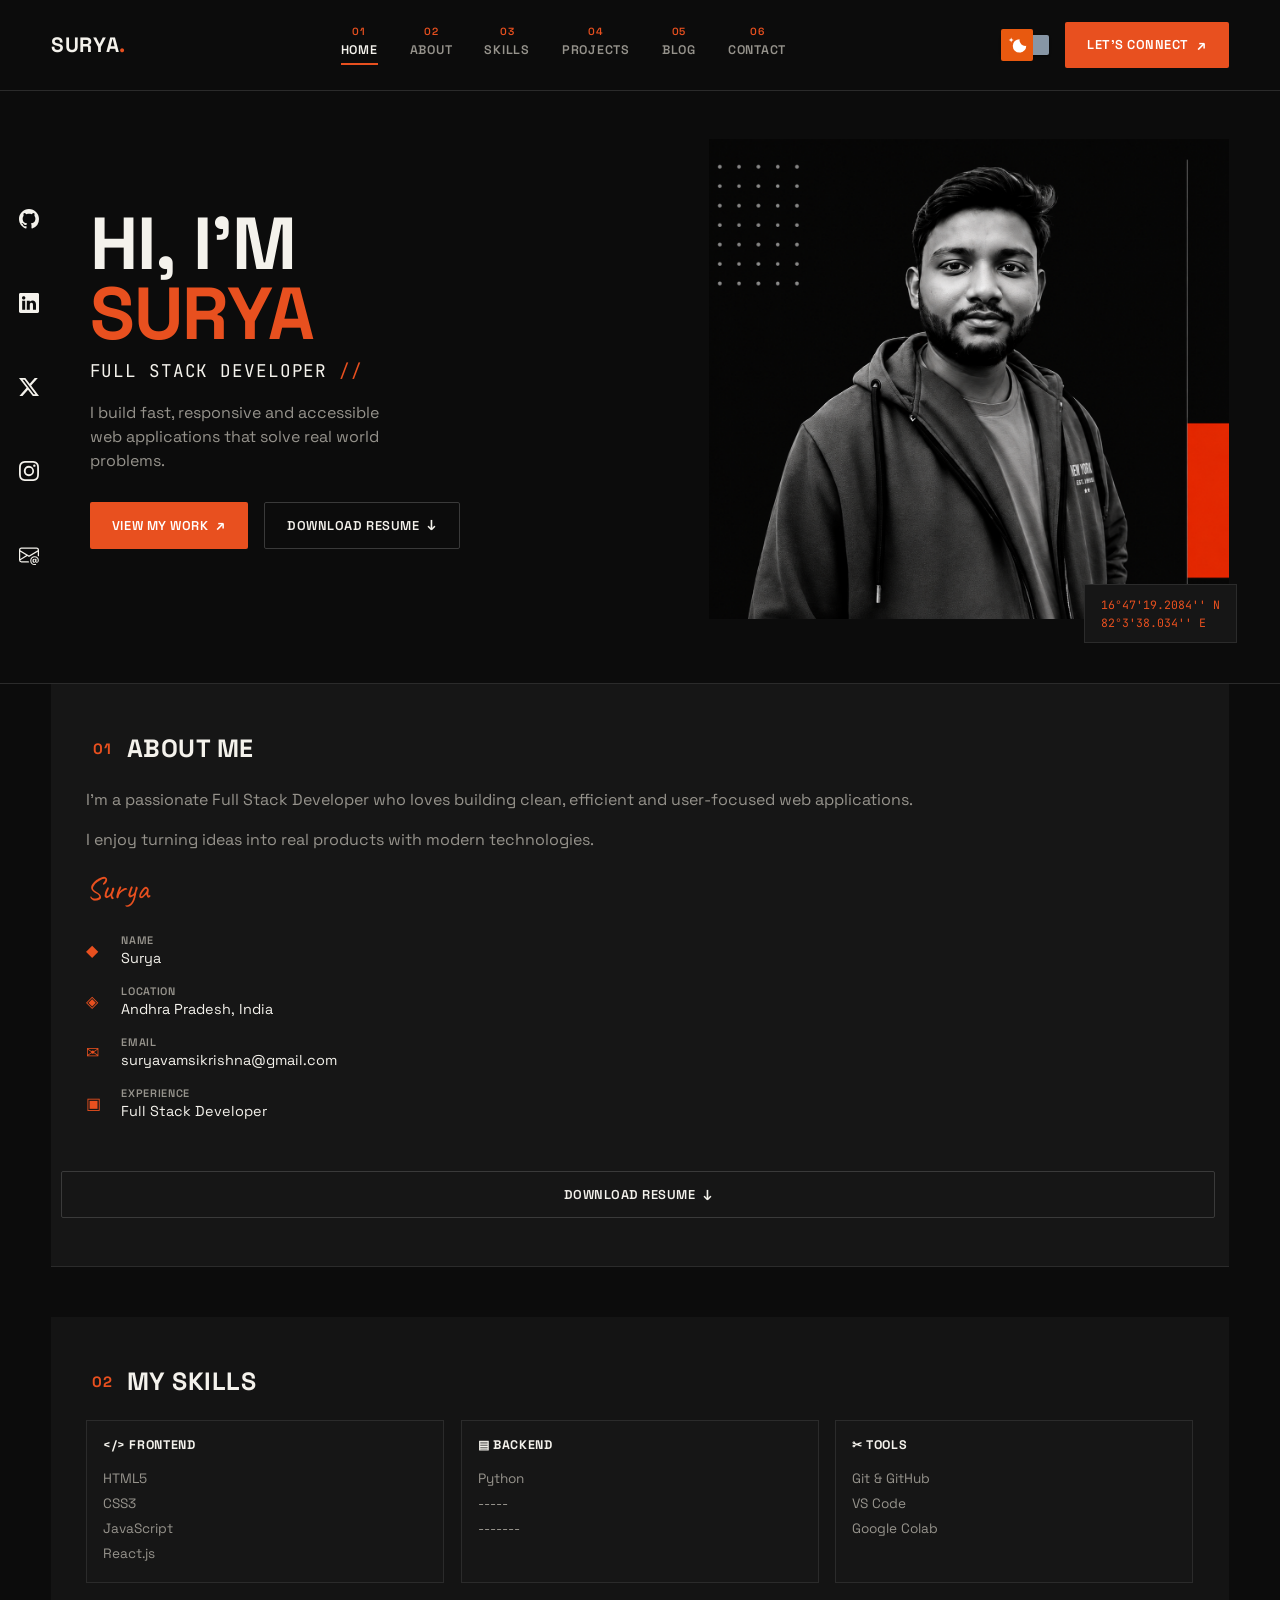
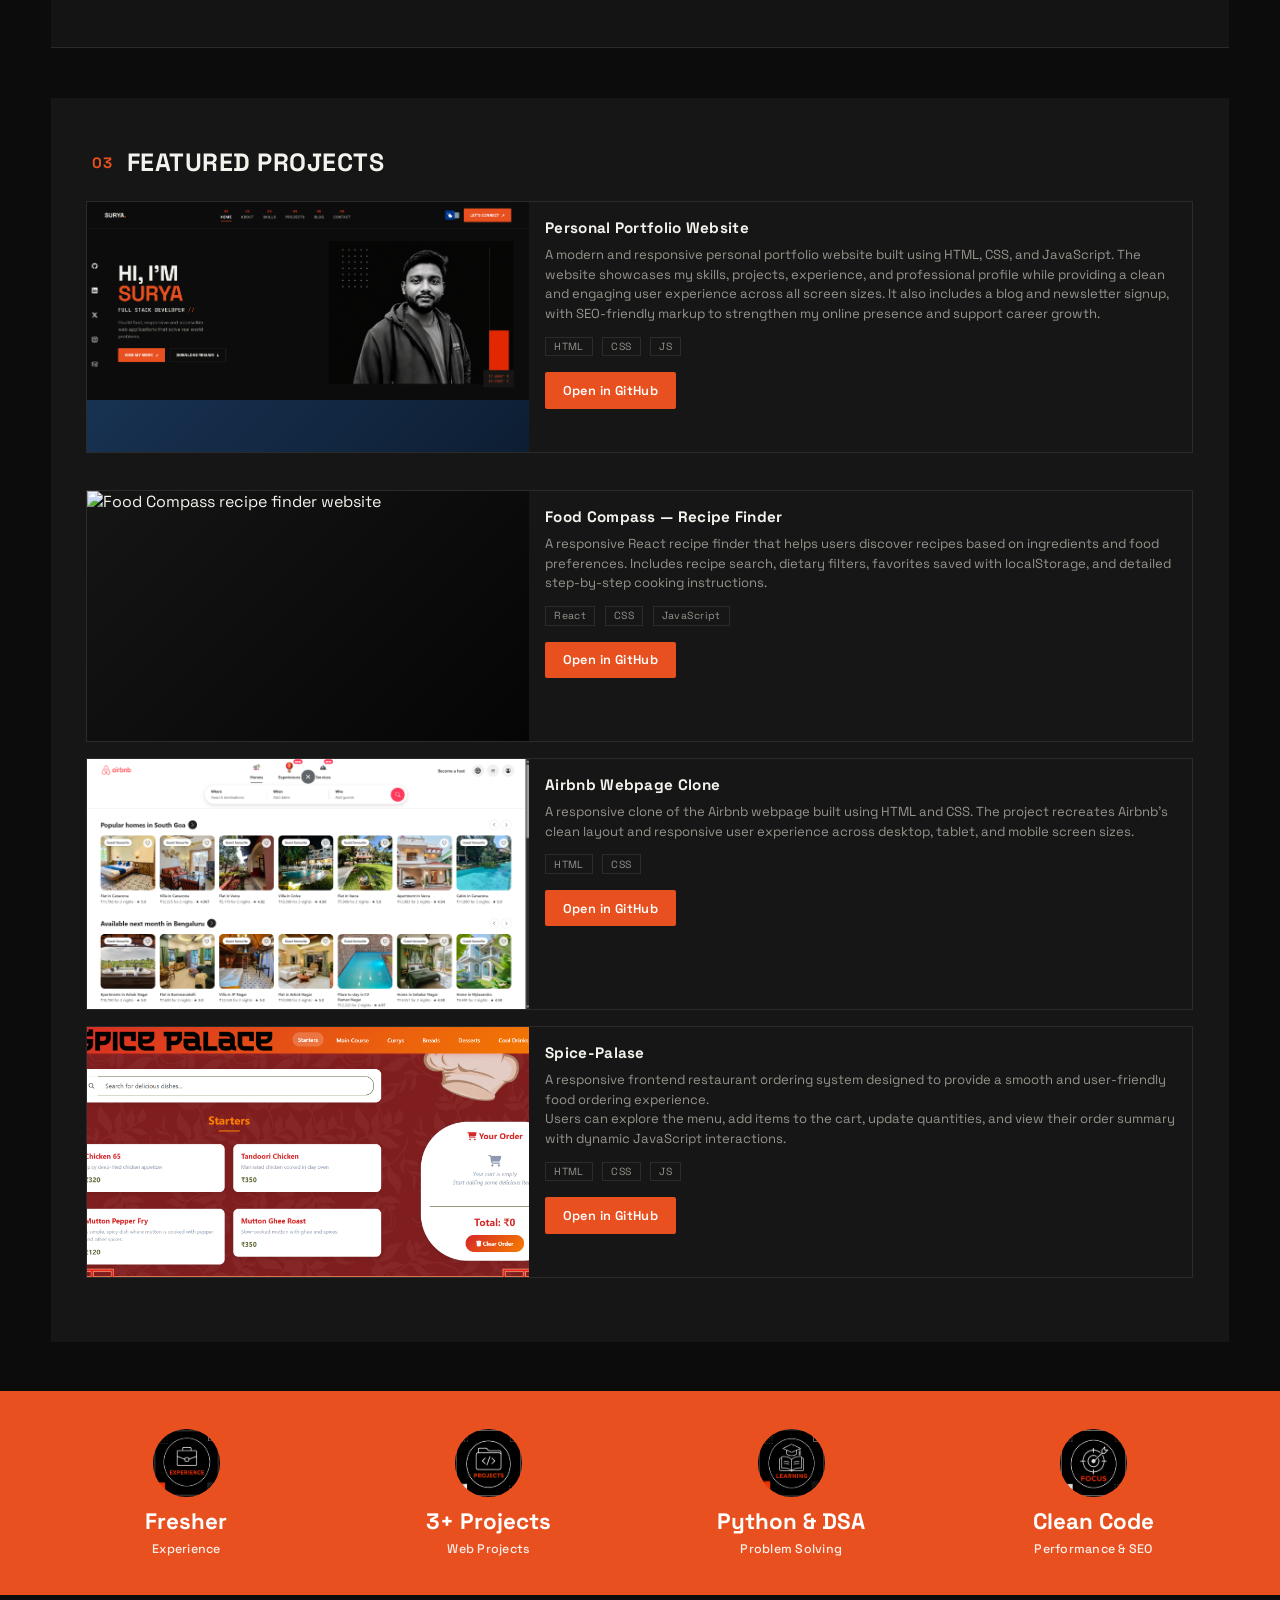
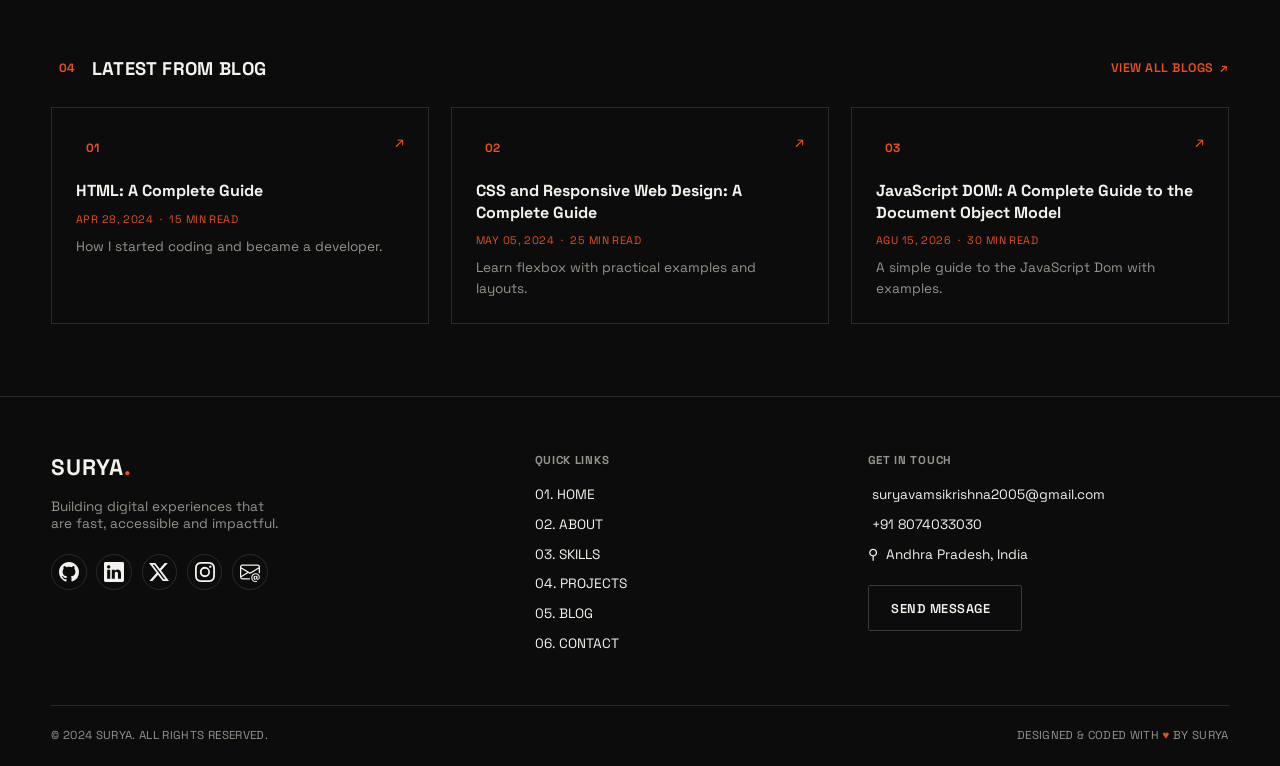
==== index.html @ 84bbd4ee "Update image source and footer contact details" ====
<!DOCTYPE html>
<html lang="en">

<head>
  <meta charset="UTF-8">
  <meta name="viewport" content="width=device-width, initial-scale=1.0">
  <title>Surya — Full Stack Developer</title>
  <link rel="preconnect" href="https://fonts.googleapis.com">
  <link
    href="https://fonts.googleapis.com/css2?family=Space+Grotesk:wght@400;500;600;700&family=JetBrains+Mono:wght@400;500;700&family=Caveat:wght@600&display=swap"
    rel="stylesheet">
  <link rel="stylesheet" href="style.css">
</head>

<body>

  <!-- Theme + mobile-menu switches. Pure CSS, no JavaScript. -->
  <input type="checkbox" id="theme-toggle-input" class="theme-toggle-checkbox">
  <input type="checkbox" id="mobile-menu-input" class="mobile-menu-checkbox">

  <div class="site-wrapper">

    <!-- ============ NAVBAR ============ -->
    <header class="site-navbar">
      <a href="#home" class="navbar-brand-logo">SURYA<span class="navbar-brand-dot">.</span></a>

      <nav class="navbar-links-list">
        <a href="#home" class="navbar-link-home"><span class="navbar-link-home-number">01</span>HOME</a>
        <a href="#about" class="navbar-link-about"><span class="navbar-link-about-number">02</span>ABOUT</a>
        <a href="#skills" class="navbar-link-skills"><span class="navbar-link-skills-number">03</span>SKILLS</a>
        <a href="#projects" class="navbar-link-projects"><span class="navbar-link-projects-number">04</span>PROJECTS</a>
        <a href="#blog" class="navbar-link-blog"><span class="navbar-link-blog-number">05</span>BLOG</a>
        <a href="#contact" class="navbar-link-contact"><span class="navbar-link-contact-number">06</span>CONTACT</a>
      </nav>

      <div class="navbar-actions-group">
        <label for="theme-toggle-input" class="ui-switch" aria-label="Toggle light and dark theme">
          <div class="slider">
            <div class="circle"></div>
          </div>
        </label>
        <a href="#contact" class="navbar-connect-button">LET'S CONNECT <span
            class="navbar-connect-button-arrow">↗</span></a>
        <label for="mobile-menu-input" class="navbar-mobile-menu-label" aria-label="Open menu">
          <span class="navbar-mobile-menu-bar-top"></span>
          <span class="navbar-mobile-menu-bar-middle"></span>
          <span class="navbar-mobile-menu-bar-bottom"></span>
        </label>
      </div>
    </header>

    <!-- ============ MOBILE MENU PANEL ============ -->
    <div class="mobile-nav-panel-container">
      <div class="mobile-nav-panel-header">
        <a href="#home" class="mobile-nav-brand-logo">SURYA<span class="mobile-nav-brand-dot">.</span></a>
        <label for="mobile-menu-input" class="mobile-nav-close-label" aria-label="Close menu">✕</label>
      </div>
      <nav class="mobile-nav-links-list">
        <a href="#home" class="mobile-nav-link-home"><span class="mobile-nav-link-home-number">01.</span>HOME</a>
        <a href="#about" class="mobile-nav-link-about"><span class="mobile-nav-link-about-number">02.</span>ABOUT</a>
        <a href="#skills" class="mobile-nav-link-skills"><span
            class="mobile-nav-link-skills-number">03.</span>SKILLS</a>
        <a href="#projects" class="mobile-nav-link-projects"><span
            class="mobile-nav-link-projects-number">04.</span>PROJECTS</a>
        <a href="#blog" class="mobile-nav-link-blog"><span class="mobile-nav-link-blog-number">05.</span>BLOG</a>
        <a href="#contact" class="mobile-nav-link-contact"><span
            class="mobile-nav-link-contact-number">06.</span>CONTACT</a>
      </nav>
      <a href="#contact" class="mobile-nav-connect-button">LET'S CONNECT <span
          class="mobile-nav-connect-button-arrow">↗</span></a>
      <div class="mobile-nav-social-icons">
        <a href="" class="mobile-nav-social-github" aria-label="GitHub">              <svg xmlns="http://www.w3.org/2000/svg" width="20" height="20" fill="currentColor" class="bi bi-github"
                viewBox="0 0 16 16">
                <path
                  d="M8 0C3.58 0 0 3.58 0 8c0 3.54 2.29 6.53 5.47 7.59.4.07.55-.17.55-.38 0-.19-.01-.82-.01-1.49-2.01.37-2.53-.49-2.69-.94-.09-.23-.48-.94-.82-1.13-.28-.15-.68-.52-.01-.53.63-.01 1.08.58 1.23.82.72 1.21 1.87.87 2.33.66.07-.52.28-.87.51-1.07-1.78-.2-3.64-.89-3.64-3.95 0-.87.31-1.59.82-2.15-.08-.2-.36-1.02.08-2.12 0 0 .67-.21 2.2.82.64-.18 1.32-.27 2-.27s1.36.09 2 .27c1.53-1.04 2.2-.82 2.2-.82.44 1.1.16 1.92.08 2.12.51.56.82 1.27.82 2.15 0 3.07-1.87 3.75-3.65 3.95.29.25.54.73.54 1.48 0 1.07-.01 1.93-.01 2.2 0 .21.15.46.55.38A8.01 8.01 0 0 0 16 8c0-4.42-3.58-8-8-8" />
              </svg></a>
        <a href="#" class="mobile-nav-social-linkedin" aria-label="LinkedIn"> <svg xmlns="http://www.w3.org/2000/svg" width="20" height="20" fill="currentColor" class="bi bi-linkedin"
                viewBox="0 0 16 16">
                <path
                  d="M0 1.146C0 .513.526 0 1.175 0h13.65C15.474 0 16 .513 16 1.146v13.708c0 .633-.526 1.146-1.175 1.146H1.175C.526 16 0 15.487 0 14.854zm4.943 12.248V6.169H2.542v7.225zm-1.2-8.212c.837 0 1.358-.554 1.358-1.248-.015-.709-.52-1.248-1.342-1.248S2.4 3.226 2.4 3.934c0 .694.521 1.248 1.327 1.248zm4.908 8.212V9.359c0-.216.016-.432.08-.586.173-.431.568-.878 1.232-.878.869 0 1.216.662 1.216 1.634v3.865h2.401V9.25c0-2.22-1.184-3.252-2.764-3.252-1.274 0-1.845.7-2.165 1.193v.025h-.016l.016-.025V6.169h-2.4c.03.678 0 7.225 0 7.225z" />
              </svg></a>
        <a href="#" class="mobile-nav-social-twitter" aria-label="Twitter">              <svg xmlns="http://www.w3.org/2000/svg" width="20" height="20" fill="currentColor" class="bi bi-twitter-x"
                viewBox="0 0 16 16">
                <path
                  d="M12.6.75h2.454l-5.36 6.142L16 15.25h-4.937l-3.867-5.07-4.425 5.07H.316l5.733-6.57L0 .75h5.063l3.495 4.633L12.601.75Zm-.86 13.028h1.36L4.323 2.145H2.865z" />
              </svg></a>
        <a href="#" class="mobile-nav-social-instagram" aria-label="Instagram">              <svg xmlns="http://www.w3.org/2000/svg" width="20" height="20" fill="currentColor" class="bi bi-instagram"
                viewBox="0 0 16 16">
                <path
                  d="M8 0C5.829 0 5.556.01 4.703.048 3.85.088 3.269.222 2.76.42a3.9 3.9 0 0 0-1.417.923A3.9 3.9 0 0 0 .42 2.76C.222 3.268.087 3.85.048 4.7.01 5.555 0 5.827 0 8.001c0 2.172.01 2.444.048 3.297.04.852.174 1.433.372 1.942.205.526.478.972.923 1.417.444.445.89.719 1.416.923.51.198 1.09.333 1.942.372C5.555 15.99 5.827 16 8 16s2.444-.01 3.298-.048c.851-.04 1.434-.174 1.943-.372a3.9 3.9 0 0 0 1.416-.923c.445-.445.719-.891.923-1.417.198-.509.333-1.09.372-1.942C15.99 10.445 16 10.173 16 8s-.01-2.445-.048-3.299c-.04-.851-.174-1.433-.372-1.941a3.9 3.9 0 0 0-.923-1.417A3.9 3.9 0 0 0 13.24.42c-.51-.198-1.092-.333-1.943-.372C10.443.01 10.172 0 7.998 0zm-.717 1.442h.718c2.136 0 2.389.007 3.232.046.78.035 1.204.166 1.486.275.373.145.64.319.92.599.28.28.453.546.598.92.11.281.24.705.275 1.485.039.843.047 1.096.047 3.231s-.008 2.389-.047 3.232c-.035.78-.166 1.203-.275 1.485a2.5 2.5 0 0 1-.599.919c-.28.28-.546.453-.92.598-.28.11-.704.24-1.485.276-.843.038-1.096.047-3.232.047s-2.39-.009-3.233-.047c-.78-.036-1.203-.166-1.485-.276a2.5 2.5 0 0 1-.92-.598 2.5 2.5 0 0 1-.6-.92c-.109-.281-.24-.705-.275-1.485-.038-.843-.046-1.096-.046-3.233 0-2.136.008-2.388.046-3.231.036-.78.166-1.204.276-1.486.145-.373.319-.64.599-.92.28-.28.546-.453.92-.598.282-.11.705-.24 1.485-.276.738-.033 1.024-.043 2.515-.045zm4.988 1.328a.96.96 0 1 0 0 1.92.96.96 0 0 0 0-1.92m-4.27 1.122a4.109 4.109 0 1 0 0 8.217 4.109 4.109 0 0 0 0-8.217m0 1.441a2.667 2.667 0 1 1 0 5.334 2.667 2.667 0 0 1 0-5.334" />
              </svg></a>
        <a href="#" class="mobile-nav-social-email" aria-label="Email">              <svg xmlns="http://www.w3.org/2000/svg" width="20" height="20" fill="currentColor"
                class="bi bi-envelope-at" viewBox="0 0 16 16">
                <path
                  d="M2 2a2 2 0 0 0-2 2v8.01A2 2 0 0 0 2 14h5.5a.5.5 0 0 0 0-1H2a1 1 0 0 1-.966-.741l5.64-3.471L8 9.583l7-4.2V8.5a.5.5 0 0 0 1 0V4a2 2 0 0 0-2-2zm3.708 6.208L1 11.105V5.383zM1 4.217V4a1 1 0 0 1 1-1h12a1 1 0 0 1 1 1v.217l-7 4.2z" />
                <path
                  d="M14.247 14.269c1.01 0 1.587-.857 1.587-2.025v-.21C15.834 10.43 14.64 9 12.52 9h-.035C10.42 9 9 10.36 9 12.432v.214C9 14.82 10.438 16 12.358 16h.044c.594 0 1.018-.074 1.237-.175v-.73c-.245.11-.673.18-1.18.18h-.044c-1.334 0-2.571-.788-2.571-2.655v-.157c0-1.657 1.058-2.724 2.64-2.724h.04c1.535 0 2.484 1.05 2.484 2.326v.118c0 .975-.324 1.39-.639 1.39-.232 0-.41-.148-.41-.42v-2.19h-.906v.569h-.03c-.084-.298-.368-.63-.954-.63-.778 0-1.259.555-1.259 1.4v.528c0 .892.49 1.434 1.26 1.434.471 0 .896-.227 1.014-.643h.043c.118.42.617.648 1.12.648m-2.453-1.588v-.227c0-.546.227-.791.573-.791.297 0 .572.192.572.708v.367c0 .573-.253.744-.564.744-.354 0-.581-.215-.581-.8Z" />
              </svg></a>
      </div>
    </div>

    <main>
      <!-- ============ HERO SECTION ============ -->
      <section id="home" class="hero-section">
        <div class="hero-social-fixed-sidebar" aria-label="Social links">
          <div class="hero-social-fixed-icons">
            <a href="https://github.com/SURYA88977" aria-label="GitHub">
              <svg xmlns="http://www.w3.org/2000/svg" width="20" height="20" fill="currentColor" class="bi bi-github"
                viewBox="0 0 16 16">
                <path
                  d="M8 0C3.58 0 0 3.58 0 8c0 3.54 2.29 6.53 5.47 7.59.4.07.55-.17.55-.38 0-.19-.01-.82-.01-1.49-2.01.37-2.53-.49-2.69-.94-.09-.23-.48-.94-.82-1.13-.28-.15-.68-.52-.01-.53.63-.01 1.08.58 1.23.82.72 1.21 1.87.87 2.33.66.07-.52.28-.87.51-1.07-1.78-.2-3.64-.89-3.64-3.95 0-.87.31-1.59.82-2.15-.08-.2-.36-1.02.08-2.12 0 0 .67-.21 2.2.82.64-.18 1.32-.27 2-.27s1.36.09 2 .27c1.53-1.04 2.2-.82 2.2-.82.44 1.1.16 1.92.08 2.12.51.56.82 1.27.82 2.15 0 3.07-1.87 3.75-3.65 3.95.29.25.54.73.54 1.48 0 1.07-.01 1.93-.01 2.2 0 .21.15.46.55.38A8.01 8.01 0 0 0 16 8c0-4.42-3.58-8-8-8" />
              </svg>
            </a>
            <a href="https://www.linkedin.com/in/surya-kesanakurthi-b840b8354" aria-label="LinkedIn">
              <svg xmlns="http://www.w3.org/2000/svg" width="20" height="20" fill="currentColor" class="bi bi-linkedin"
                viewBox="0 0 16 16">
                <path
                  d="M0 1.146C0 .513.526 0 1.175 0h13.65C15.474 0 16 .513 16 1.146v13.708c0 .633-.526 1.146-1.175 1.146H1.175C.526 16 0 15.487 0 14.854zm4.943 12.248V6.169H2.542v7.225zm-1.2-8.212c.837 0 1.358-.554 1.358-1.248-.015-.709-.52-1.248-1.342-1.248S2.4 3.226 2.4 3.934c0 .694.521 1.248 1.327 1.248zm4.908 8.212V9.359c0-.216.016-.432.08-.586.173-.431.568-.878 1.232-.878.869 0 1.216.662 1.216 1.634v3.865h2.401V9.25c0-2.22-1.184-3.252-2.764-3.252-1.274 0-1.845.7-2.165 1.193v.025h-.016l.016-.025V6.169h-2.4c.03.678 0 7.225 0 7.225z" />
              </svg>
            </a>
            <a href="#" aria-label="Twitter">
              <svg xmlns="http://www.w3.org/2000/svg" width="20" height="20" fill="currentColor" class="bi bi-twitter-x"
                viewBox="0 0 16 16">
                <path
                  d="M12.6.75h2.454l-5.36 6.142L16 15.25h-4.937l-3.867-5.07-4.425 5.07H.316l5.733-6.57L0 .75h5.063l3.495 4.633L12.601.75Zm-.86 13.028h1.36L4.323 2.145H2.865z" />
              </svg>
            </a>
            <a href="#" aria-label="Instagram">
              <svg xmlns="http://www.w3.org/2000/svg" width="20" height="20" fill="currentColor" class="bi bi-instagram"
                viewBox="0 0 16 16">
                <path
                  d="M8 0C5.829 0 5.556.01 4.703.048 3.85.088 3.269.222 2.76.42a3.9 3.9 0 0 0-1.417.923A3.9 3.9 0 0 0 .42 2.76C.222 3.268.087 3.85.048 4.7.01 5.555 0 5.827 0 8.001c0 2.172.01 2.444.048 3.297.04.852.174 1.433.372 1.942.205.526.478.972.923 1.417.444.445.89.719 1.416.923.51.198 1.09.333 1.942.372C5.555 15.99 5.827 16 8 16s2.444-.01 3.298-.048c.851-.04 1.434-.174 1.943-.372a3.9 3.9 0 0 0 1.416-.923c.445-.445.719-.891.923-1.417.198-.509.333-1.09.372-1.942C15.99 10.445 16 10.173 16 8s-.01-2.445-.048-3.299c-.04-.851-.174-1.433-.372-1.941a3.9 3.9 0 0 0-.923-1.417A3.9 3.9 0 0 0 13.24.42c-.51-.198-1.092-.333-1.943-.372C10.443.01 10.172 0 7.998 0zm-.717 1.442h.718c2.136 0 2.389.007 3.232.046.78.035 1.204.166 1.486.275.373.145.64.319.92.599.28.28.453.546.598.92.11.281.24.705.275 1.485.039.843.047 1.096.047 3.231s-.008 2.389-.047 3.232c-.035.78-.166 1.203-.275 1.485a2.5 2.5 0 0 1-.599.919c-.28.28-.546.453-.92.598-.28.11-.704.24-1.485.276-.843.038-1.096.047-3.232.047s-2.39-.009-3.233-.047c-.78-.036-1.203-.166-1.485-.276a2.5 2.5 0 0 1-.92-.598 2.5 2.5 0 0 1-.6-.92c-.109-.281-.24-.705-.275-1.485-.038-.843-.046-1.096-.046-3.233 0-2.136.008-2.388.046-3.231.036-.78.166-1.204.276-1.486.145-.373.319-.64.599-.92.28-.28.546-.453.92-.598.282-.11.705-.24 1.485-.276.738-.033 1.024-.043 2.515-.045zm4.988 1.328a.96.96 0 1 0 0 1.92.96.96 0 0 0 0-1.92m-4.27 1.122a4.109 4.109 0 1 0 0 8.217 4.109 4.109 0 0 0 0-8.217m0 1.441a2.667 2.667 0 1 1 0 5.334 2.667 2.667 0 0 1 0-5.334" />
              </svg>
            </a>
            <a href="mailto:suryavamsikrishna2005@gmail.com" aria-label="Email">
              <svg xmlns="http://www.w3.org/2000/svg" width="20" height="20" fill="currentColor"
                class="bi bi-envelope-at" viewBox="0 0 16 16">
                <path
                  d="M2 2a2 2 0 0 0-2 2v8.01A2 2 0 0 0 2 14h5.5a.5.5 0 0 0 0-1H2a1 1 0 0 1-.966-.741l5.64-3.471L8 9.583l7-4.2V8.5a.5.5 0 0 0 1 0V4a2 2 0 0 0-2-2zm3.708 6.208L1 11.105V5.383zM1 4.217V4a1 1 0 0 1 1-1h12a1 1 0 0 1 1 1v.217l-7 4.2z" />
                <path
                  d="M14.247 14.269c1.01 0 1.587-.857 1.587-2.025v-.21C15.834 10.43 14.64 9 12.52 9h-.035C10.42 9 9 10.36 9 12.432v.214C9 14.82 10.438 16 12.358 16h.044c.594 0 1.018-.074 1.237-.175v-.73c-.245.11-.673.18-1.18.18h-.044c-1.334 0-2.571-.788-2.571-2.655v-.157c0-1.657 1.058-2.724 2.64-2.724h.04c1.535 0 2.484 1.05 2.484 2.326v.118c0 .975-.324 1.39-.639 1.39-.232 0-.41-.148-.41-.42v-2.19h-.906v.569h-.03c-.084-.298-.368-.63-.954-.63-.778 0-1.259.555-1.259 1.4v.528c0 .892.49 1.434 1.26 1.434.471 0 .896-.227 1.014-.643h.043c.118.42.617.648 1.12.648m-2.453-1.588v-.227c0-.546.227-.791.573-.791.297 0 .572.192.572.708v.367c0 .573-.253.744-.564.744-.354 0-.581-.215-.581-.8Z" />
              </svg>
            </a>
          </div>
        </div>

        <div class="hero-content-grid">
          <div class="hero-text-column">
            <p class="hero-subtitle-mobile">// FULL STACK DEVELOPER</p>
            <h1 class="hero-heading">HI, I'M<br><span class="hero-heading-accent">SURYA</span></h1>
            <p class="hero-subtitle-desktop">FULL STACK DEVELOPER <span class="hero-subtitle-slashes">//</span></p>
            <p class="hero-description">I build fast, responsive and accessible web applications that solve real world
              problems.</p>

            <div class="hero-buttons-group">
              <a href="#projects" class="hero-view-work-button">VIEW MY WORK <span
                  class="hero-view-work-arrow">↗</span></a>
              <a href="https://drive.google.com/file/d/13FtpL_owNLEf_BkOKMROptvUiKjsDQgm/view?usp=sharing"
                class="hero-download-resume-button">DOWNLOAD RESUME <span
                  class="hero-download-resume-arrow">↓</span></a>
            </div>
          </div>

          <div class="hero-image-column">
            <div class="hero-photo-frame">
              <img class="hero-photo-dark" src="./assets/DARK.png" alt="Portrait of Surya, dark theme">
              <img class="hero-photo-light"
                src="./assets/LIGHT........................................................png"
                alt="Portrait of Surya, light theme">
              <div class="hero-location-badge">16°47'19.2084'' N <br> 82°3'38.034'' E</div>
            </div>
          </div>
        </div>
      </section>

      <!-- ============ ABOUT / SKILLS / PROJECTS ============ -->
      <section class="main-content-grid">

        <!-- ABOUT -->
        <div id="about" class="about-section reveal-on-scroll">
          <h2 class="about-heading"><span class="about-heading-number">01</span> ABOUT ME</h2>
          <p class="about-paragraph-1">I'm a passionate Full Stack Developer who loves building clean, efficient and
            user-focused web applications.</p>
          <p class="about-paragraph-2">I enjoy turning ideas into real products with modern technologies.</p>
          <p class="about-signature">Surya</p>

          <ul class="about-details-list">
            <li class="about-detail-name"><span class="about-detail-name-icon">◆</span>
              <div><strong class="about-detail-name-label">NAME</strong><span
                  class="about-detail-name-value">Surya</span></div>
            </li>
            <li class="about-detail-location"><span class="about-detail-location-icon">◈</span>
              <div><strong class="about-detail-location-label">LOCATION</strong><span
                  class="about-detail-location-value">Andhra Pradesh, India</span></div>
            </li>
            <li class="about-detail-email"><span class="about-detail-email-icon">✉</span>
              <div><strong class="about-detail-email-label">EMAIL</strong><span
                  class="about-detail-email-value">suryavamsikrishna@gmail.com</span></div>
            </li>
            <li class="about-detail-experience"><span class="about-detail-experience-icon">▣</span>
              <div><strong class="about-detail-experience-label">EXPERIENCE</strong><span
                  class="about-detail-experience-value">Full Stack Developer</span></div>
            </li>
          </ul>

          <a href="https://drive.google.com/file/d/13FtpL_owNLEf_BkOKMROptvUiKjsDQgm/view?usp=sharing"
            class="about-resume-button">DOWNLOAD RESUME <span class="about-resume-arrow">↓</span></a>
        </div>

        <!-- SKILLS -->
        <div id="skills" class="skills-section reveal-on-scroll">
          <h2 class="skills-heading"><span class="skills-heading-number">02</span> MY SKILLS</h2>

          <div class="skills-grid">
            <div class="skill-frontend-card reveal-on-scroll">
              <h3 class="skill-frontend-title">&lt;/&gt; FRONTEND</h3>
              <ul>
                <li class="skill-frontend-item">HTML5</li>
                <li class="skill-frontend-item">CSS3</li>
                <li class="skill-frontend-item">JavaScript</li>
                <li class="skill-frontend-item">React.js</li>
              </ul>
            </div>
            <div class="skill-backend-card reveal-on-scroll">
              <h3 class="skill-backend-title">▤ BACKEND</h3>
              <ul>
                <li class="skill-backend-item">Python</li>
                <li class="skill-backend-item">-----</li>
                <li class="skill-backend-item">-------</li>
              </ul>
            </div>
            <!-- <div class="skill-database-card">
              <h3 class="skill-database-title">▦ DATABASE</h3>
              <ul><li class="skill-database-item">MySQL</li><li class="skill-database-item">MongoDB</li><li class="skill-database-item">Firebase</li><li class="skill-database-item">PostgreSQL</li></ul>
            </div> -->
            <div class="skill-tools-card reveal-on-scroll">
              <h3 class="skill-tools-title">✂ TOOLS</h3>
              <ul>
                <li class="skill-tools-item">Git &amp; GitHub</li>
                <li class="skill-tools-item">VS Code</li>
                <li class="skill-tools-item">Google Colab</li>
              </ul>
            </div>
          </div>
        </div>

        <!-- PROJECTS -->
        <div id="projects" class="projects-section reveal-on-scroll">
          <div class="projects-section-header">
            <h2 class="projects-heading"><span class="projects-heading-number">03</span> FEATURED PROJECTS</h2>

          </div>

          <div class="project-weather-app reveal-on-scroll">
            <span class="project-weather-app-number-tag">01</span>
            <div class="project-weather-app-thumbnail">
              <img src="./assets/portfolio.png" alt="">
            </div>
            <div class="project-weather-app-details">
              <h3 class="project-weather-app-title">Personal Portfolio Website</h3>
              <p class="project-weather-app-description">A modern and responsive personal portfolio website built using
                HTML, CSS, and JavaScript. The website showcases my skills, projects, experience, and professional
                profile while providing a clean and engaging user experience across all screen sizes. It also includes a
                blog and newsletter signup, with SEO-friendly markup to strengthen my online presence and support career
                growth.</p>
              <div class="project-weather-app-tech-tags"><span class="project-weather-app-tag-html">HTML</span><span
                  class="project-weather-app-tag-css">CSS</span><span class="project-weather-app-tag-js">JS</span></div>
              <a class="project-btn" href="https://github.com/SURYA88977/Airbnb-clone">Open in GitHub</a>
            </div>
          </div>
          <br>


          <div class="project-task-manager reveal-on-scroll">
            <span class="project-task-manager-number-tag">02</span>
            <div class="project-task-manager-thumbnail">
              <img src="./assets/food-compass.png" alt="Food Compass recipe finder website">
            </div>
            <div class="project-task-manager-details">
              <h3 class="project-task-manager-title">Food Compass — Recipe Finder</h3>
              <p class="project-task-manager-description">A responsive React recipe finder that helps users discover
                recipes based on ingredients and food preferences. Includes recipe search, dietary filters, favorites
                saved with localStorage, and detailed step-by-step cooking instructions.</p>
              <div class="project-task-manager-tech-tags">
                <span class="project-task-manager-tag-react">React</span>
                <span class="project-task-manager-tag-node">CSS</span>
                <span class="project-task-manager-tag-node">JavaScript</span>
              </div>
              <a class="project-btn" href="https://github.com/SURYA88977/Food_compass" target="_blank" rel="noopener noreferrer">Open in GitHub</a>
            </div>
          </div>

          <div class="project-task-manager reveal-on-scroll">
            <span class="project-task-manager-number-tag">03</span>
            <div class="project-task-manager-thumbnail">
              <img src="./assets/airbnb clone.png" alt="Airbnb webpage clone">
            </div>
            <div class="project-task-manager-details">
              <h3 class="project-task-manager-title">Airbnb Webpage Clone</h3>
              <p class="project-task-manager-description">A responsive clone of the Airbnb webpage built using HTML and
                CSS. The project recreates Airbnb’s clean layout and responsive user experience across desktop, tablet,
                and mobile screen sizes.</p>
              <div class="project-task-manager-tech-tags">
                <span class="project-task-manager-tag-react">HTML</span>
                <span class="project-task-manager-tag-node">CSS</span>
              </div>
              <a class="project-btn" href="https://github.com/SURYA88977/Airbnb-clone" target="_blank" rel="noopener noreferrer">Open in GitHub</a>
            </div>
          </div>

          <div class="project-spice-palase reveal-on-scroll">
            <span class="project-spice-palase-number-tag">04</span>
            <div class="project-spice-palase-thumbnail">
              <img class="project-spice-palase-image" src="./assets/resturant food ordering system.png"
                alt="Spice Palase restaurant ordering system screenshot">
            </div>
            <div class="project-spice-palase-details">
              <h3 class="project-spice-palase-title">Spice-Palase</h3>
              <p class="project-spice-palase-description">A responsive frontend restaurant ordering system designed to
                provide a smooth and user-friendly food ordering experience. <br> Users can explore the menu, add items
                to the cart, update quantities, and view their order summary with dynamic JavaScript interactions.</p>
              <div class="project-spice-palase-tech-tags"><span class="project-spice-palase-tag-html">HTML</span><span
                  class="project-spice-palase-tag-css">CSS</span><span class="project-spice-palase-tag-js">JS</span>
              </div>
              <a class="project-btn" href="https://github.com/SURYA88977/spice-palase">Open in GitHub</a>
            </div>
          </div>


        </div>
      </section>

      <!-- ============ STATS ============ -->
      <section class="stats-section reveal-on-scroll">
        <div class="stat-experience">
          <img class="stat-experience-icon" src="./assets/expirence.png" alt="Experience">
          <strong class="stat-experience-value" data-count-target="0" data-count-suffix="">Fresher</strong>
          <p class="stat-experience-label">Experience</p>
        </div>
        <div class="stat-projects">
          <img class="stat-projects-icon" src="./assets/projects.png" alt="Completed">
          <strong class="stat-projects-value" = "+ Projects"> 3+ Projects</strong>
          <p class="stat-projects-label">Web Projects</p>
        </div>
        <div class="stat-learning">
          <img class="stat-learning-icon" src="./assets/learning.png" alt="Learning">
          <strong class="stat-learning-value">Python &amp; DSA</strong>
          <p class="stat-learning-label">Problem Solving</p>
        </div>
        <div class="stat-focus">
          <img class="stat-focus-icon" src="./assets/focus.png" alt="Focus">
          <strong class="stat-focus-value">Clean Code</strong>
          <p class="stat-focus-label">Performance &amp; SEO</p>
        </div>
        <div class="stats-dot-pattern" aria-hidden="true"></div>
      </section>

      <!-- ============ BLOG ============ -->
      <section id="blog" class="blog-section reveal-on-scroll">
        <div class="blog-section-header">
          <h2 class="blog-heading"><span class="blog-heading-number">04</span> LATEST FROM BLOG</h2>
          <a href="" class="blog-view-all-link">VIEW ALL BLOGS <span class="">↗</span></a>
        </div>

        <div class="blog-posts-grid">
          <article class="blog-post-journey reveal-on-scroll">
            <span class="blog-post-journey-number">01</span>
            <h3 class="blog-post-journey-title">HTML: A Complete Guide</h3>
            <p class="blog-post-journey-date">APR 28, 2024 &nbsp;·&nbsp; 15 MIN READ</p>
            <p class="blog-post-journey-excerpt">How I started coding and became a developer.</p>
            <a href="./Blog1.html" class="blog-post-journey-arrow">↗</a>
          </article>


          <article class="blog-post-flexbox reveal-on-scroll">
            <span class="blog-post-flexbox-number">02</span>
            <h3 class="blog-post-flexbox-title">CSS and Responsive Web Design: A Complete Guide</h3>
            <p class="blog-post-flexbox-date">MAY 05, 2024 &nbsp;·&nbsp; 25 MIN READ</p>
            <p class="blog-post-flexbox-excerpt">Learn flexbox with practical examples and layouts.</p>
            <a href="./Blog2.html" class="blog-post-flexbox-arrow">↗</a>
          </article>


          <article class="blog-post-closures reveal-on-scroll">
            <span class="blog-post-closures-number">03</span>
            <h3 class="blog-post-closures-title">JavaScript DOM: A Complete Guide to the Document Object Model</h3>
            <p class="blog-post-closures-date">AGU 15, 2026 &nbsp;·&nbsp; 30 MIN READ</p>
            <p class="blog-post-closures-excerpt">A simple guide to the JavaScript Dom with examples.</p>
            <a href="./Blog3.html" class="blog-post-closures-arrow">↗</a>
          </article>

        </div>
      </section>
    </main>

    <!-- ============ FOOTER ============ -->
    <footer id="contact" class="site-footer">
      <div class="footer-columns">
        <div class="footer-brand-column">
          <a href="#home" class="footer-brand-logo">SURYA<span class="footer-brand-dot">.</span></a>
          <p class="footer-brand-description">Building digital experiences that are fast, accessible and impactful.</p>
          <div class="footer-social-icons">

            <a href="https://github.com/SURYA88977" class="footer-social-github" aria-label="GitHub"> <svg xmlns="http://www.w3.org/2000/svg"
                width="20" height="20" fill="currentColor" class="bi bi-github" viewBox="0 0 16 16">
                <path
                  d="M8 0C3.58 0 0 3.58 0 8c0 3.54 2.29 6.53 5.47 7.59.4.07.55-.17.55-.38 0-.19-.01-.82-.01-1.49-2.01.37-2.53-.49-2.69-.94-.09-.23-.48-.94-.82-1.13-.28-.15-.68-.52-.01-.53.63-.01 1.08.58 1.23.82.72 1.21 1.87.87 2.33.66.07-.52.28-.87.51-1.07-1.78-.2-3.64-.89-3.64-3.95 0-.87.31-1.59.82-2.15-.08-.2-.36-1.02.08-2.12 0 0 .67-.21 2.2.82.64-.18 1.32-.27 2-.27s1.36.09 2 .27c1.53-1.04 2.2-.82 2.2-.82.44 1.1.16 1.92.08 2.12.51.56.82 1.27.82 2.15 0 3.07-1.87 3.75-3.65 3.95.29.25.54.73.54 1.48 0 1.07-.01 1.93-.01 2.2 0 .21.15.46.55.38A8.01 8.01 0 0 0 16 8c0-4.42-3.58-8-8-8" />
              </svg></a>

            <a href="https://www.linkedin.com/in/surya-kesanakurthi-b840b8354" class="footer-social-linkedin"
              aria-label="LinkedIn"><svg xmlns="http://www.w3.org/2000/svg" width="20" height="20" fill="currentColor"
                class="bi bi-linkedin" viewBox="0 0 16 16">
                <path
                  d="M0 1.146C0 .513.526 0 1.175 0h13.65C15.474 0 16 .513 16 1.146v13.708c0 .633-.526 1.146-1.175 1.146H1.175C.526 16 0 15.487 0 14.854zm4.943 12.248V6.169H2.542v7.225zm-1.2-8.212c.837 0 1.358-.554 1.358-1.248-.015-.709-.52-1.248-1.342-1.248S2.4 3.226 2.4 3.934c0 .694.521 1.248 1.327 1.248zm4.908 8.212V9.359c0-.216.016-.432.08-.586.173-.431.568-.878 1.232-.878.869 0 1.216.662 1.216 1.634v3.865h2.401V9.25c0-2.22-1.184-3.252-2.764-3.252-1.274 0-1.845.7-2.165 1.193v.025h-.016l.016-.025V6.169h-2.4c.03.678 0 7.225 0 7.225z" />
              </svg></a>


            <a href=" https://x.com/KSurya300748518" class="footer-social-twitter" aria-label="Twitter"> <svg xmlns="http://www.w3.org/2000/svg"
                width="20" height="20" fill="currentColor" class="bi bi-twitter-x" viewBox="0 0 16 16">
                <path
                  d="M12.6.75h2.454l-5.36 6.142L16 15.25h-4.937l-3.867-5.07-4.425 5.07H.316l5.733-6.57L0 .75h5.063l3.495 4.633L12.601.75Zm-.86 13.028h1.36L4.323 2.145H2.865z" />
              </svg></a>

            <a href="https://www.instagram.com/surya_kesanakurthi?stkn=d2pudGt0NmNicXNy" class="footer-social-instagram" aria-label="Instagram"> <svg xmlns="http://www.w3.org/2000/svg"
                width="20" height="20" fill="currentColor" class="bi bi-instagram" viewBox="0 0 16 16">
                <path
                  d="M8 0C5.829 0 5.556.01 4.703.048 3.85.088 3.269.222 2.76.42a3.9 3.9 0 0 0-1.417.923A3.9 3.9 0 0 0 .42 2.76C.222 3.268.087 3.85.048 4.7.01 5.555 0 5.827 0 8.001c0 2.172.01 2.444.048 3.297.04.852.174 1.433.372 1.942.205.526.478.972.923 1.417.444.445.89.719 1.416.923.51.198 1.09.333 1.942.372C5.555 15.99 5.827 16 8 16s2.444-.01 3.298-.048c.851-.04 1.434-.174 1.943-.372a3.9 3.9 0 0 0 1.416-.923c.445-.445.719-.891.923-1.417.198-.509.333-1.09.372-1.942C15.99 10.445 16 10.173 16 8s-.01-2.445-.048-3.299c-.04-.851-.174-1.433-.372-1.941a3.9 3.9 0 0 0-.923-1.417A3.9 3.9 0 0 0 13.24.42c-.51-.198-1.092-.333-1.943-.372C10.443.01 10.172 0 7.998 0zm-.717 1.442h.718c2.136 0 2.389.007 3.232.046.78.035 1.204.166 1.486.275.373.145.64.319.92.599.28.28.453.546.598.92.11.281.24.705.275 1.485.039.843.047 1.096.047 3.231s-.008 2.389-.047 3.232c-.035.78-.166 1.203-.275 1.485a2.5 2.5 0 0 1-.599.919c-.28.28-.546.453-.92.598-.28.11-.704.24-1.485.276-.843.038-1.096.047-3.232.047s-2.39-.009-3.233-.047c-.78-.036-1.203-.166-1.485-.276a2.5 2.5 0 0 1-.92-.598 2.5 2.5 0 0 1-.6-.92c-.109-.281-.24-.705-.275-1.485-.038-.843-.046-1.096-.046-3.233 0-2.136.008-2.388.046-3.231.036-.78.166-1.204.276-1.486.145-.373.319-.64.599-.92.28-.28.546-.453.92-.598.282-.11.705-.24 1.485-.276.738-.033 1.024-.043 2.515-.045zm4.988 1.328a.96.96 0 1 0 0 1.92.96.96 0 0 0 0-1.92m-4.27 1.122a4.109 4.109 0 1 0 0 8.217 4.109 4.109 0 0 0 0-8.217m0 1.441a2.667 2.667 0 1 1 0 5.334 2.667 2.667 0 0 1 0-5.334" />
              </svg></a>

            <a href="mailto:suryavamsikrishna2005@gmail.com" class="footer-social-email" aria-label="Email"><svg
                xmlns="http://www.w3.org/2000/svg" width="20" height="20" fill="currentColor" class="bi bi-envelope-at"
                viewBox="0 0 16 16">
                <path
                  d="M2 2a2 2 0 0 0-2 2v8.01A2 2 0 0 0 2 14h5.5a.5.5 0 0 0 0-1H2a1 1 0 0 1-.966-.741l5.64-3.471L8 9.583l7-4.2V8.5a.5.5 0 0 0 1 0V4a2 2 0 0 0-2-2zm3.708 6.208L1 11.105V5.383zM1 4.217V4a1 1 0 0 1 1-1h12a1 1 0 0 1 1 1v.217l-7 4.2z" />
                <path
                  d="M14.247 14.269c1.01 0 1.587-.857 1.587-2.025v-.21C15.834 10.43 14.64 9 12.52 9h-.035C10.42 9 9 10.36 9 12.432v.214C9 14.82 10.438 16 12.358 16h.044c.594 0 1.018-.074 1.237-.175v-.73c-.245.11-.673.18-1.18.18h-.044c-1.334 0-2.571-.788-2.571-2.655v-.157c0-1.657 1.058-2.724 2.64-2.724h.04c1.535 0 2.484 1.05 2.484 2.326v.118c0 .975-.324 1.39-.639 1.39-.232 0-.41-.148-.41-.42v-2.19h-.906v.569h-.03c-.084-.298-.368-.63-.954-.63-.778 0-1.259.555-1.259 1.4v.528c0 .892.49 1.434 1.26 1.434.471 0 .896-.227 1.014-.643h.043c.118.42.617.648 1.12.648m-2.453-1.588v-.227c0-.546.227-.791.573-.791.297 0 .572.192.572.708v.367c0 .573-.253.744-.564.744-.354 0-.581-.215-.581-.8Z" />
              </svg></a>
          </div>
        </div>

        <div class="footer-quicklinks-column">
          <h4 class="footer-quicklinks-heading">QUICK LINKS</h4>
          <a href="#home" class="footer-quicklink-home">01. HOME</a>
          <a href="#about" class="footer-quicklink-about">02. ABOUT</a>
          <a href="#skills" class="footer-quicklink-skills">03. SKILLS</a>
          <a href="#projects" class="footer-quicklink-projects">04. PROJECTS</a>
          <a href="#blog" class="footer-quicklink-blog">05. BLOG</a>
          <a href="#contact" class="footer-quicklink-contact">06. CONTACT</a>
        </div>

        <div class="footer-contact-column">
          <h4 class="footer-contact-heading">GET IN TOUCH</h4>
          <p class="footer-contact-email"> &nbsp;suryavamsikrishna2005@gmail.com</p>
          <p class="footer-contact-phone"> &nbsp;+91 8074033030</p>
          <p class="footer-contact-location">⚲ &nbsp;Andhra Pradesh, India</p>
          <a href="https://mail.google.com/mail/u/0/#inbox?compose=new" class="footer-contact-button">SEND MESSAGE <span
              class="footer-contact-arrow"></span></a>
        </div>
      </div>

      <div class="footer-copyright-row">
        <span class="footer-copyright-text">© 2024 SURYA. ALL RIGHTS RESERVED.</span>
        <span class="footer-credit-text">DESIGNED &amp; CODED WITH <span class="footer-credit-heart">♥</span> BY
          SURYA</span>
      </div>
    </footer>


    <!-- Back to top -->
    <button class="back-to-top-button" id="backToTopButton" aria-label="Back to top">↑</button>

  </div>

  <script src="./script.js"></script>
</body>

</html>
---- style.css ----
*::before,
*::after {
  box-sizing: border-box;
}

html {
  scroll-behavior: smooth;
}

body {
  margin: 0;
  font-family: 'Space Grotesk', sans-serif;
  -webkit-font-smoothing: antialiased;
}

img {
  max-width: 100%;
  display: block;
}

a {
  color: inherit;
  text-decoration: none;
}

ul {
  list-style: none;
  margin: 0;
  padding: 0;
}

h1,
h2,
h3,
h4,
p {
  margin: 0;
}

button {
  font: inherit;
}


/* =====================================================================
   1. THEME TOGGLE MECHANISM
   ===================================================================== */

.theme-toggle-checkbox {
  position: absolute;
  opacity: 0;
  pointer-events: none;
}

.mobile-menu-checkbox {
  position: absolute;
  opacity: 0;
  pointer-events: none;
}


/* =====================================================================
   2. SITE WRAPPER
   ===================================================================== */

.site-wrapper {
  background: #0c0c0c;
  color: #f4f2ec;
  transition: background .35s ease, color .35s ease;
  overflow-x: hidden;
}

section {
  padding-inline: 4vw;
}


/* =====================================================================
   3. NAVBAR
   ===================================================================== */

.site-navbar {
  display: flex;
  align-items: center;
  justify-content: space-between;
  padding: 1.4rem 4vw;
  border-bottom: 1px solid #2b2b2b;
  position: sticky;
  top: 0;
  z-index: 50;
  background: #0c0c0c;
  transition: background .35s ease, border-color .35s ease, box-shadow .25s ease, padding .25s ease;
}

.theme-toggle-checkbox:checked~.site-wrapper .site-navbar {
  background: #f4efe6;
}

.site-navbar.navbar-scrolled {
  padding-block: 0.9rem;
  box-shadow: 0 10px 30px -18px rgba(0, 0, 0, 0.6);
}

.navbar-brand-logo {
  font-size: 1.3rem;
  font-weight: 700;
  letter-spacing: .03em;
}

.navbar-brand-dot {
  color: #e8501f;
}

.navbar-links-list {
  display: flex;
  gap: 2rem;
}

.navbar-link-home,
.navbar-link-about,
.navbar-link-skills,
.navbar-link-projects,
.navbar-link-blog,
.navbar-link-contact {
  font-size: .78rem;
  font-weight: 600;
  letter-spacing: .06em;
  display: flex;
  flex-direction: column;
  align-items: center;
  gap: .3rem;
  color: #96938c;
  border-bottom: 2px solid transparent;
  padding-bottom: .3rem;
  position: relative;
  transition: color .2s ease, border-color .25s ease, transform .2s ease;
}

.navbar-link-home {
  color: #f4f2ec;
  border-bottom-color: #e8501f;
}

.navbar-link-home:hover,
.navbar-link-about:hover,
.navbar-link-skills:hover,
.navbar-link-projects:hover,
.navbar-link-blog:hover,
.navbar-link-contact:hover {
  color: #f4f2ec;
  transform: translateY(-2px);
}

.theme-toggle-checkbox:checked~.site-wrapper .navbar-link-home:hover,
.theme-toggle-checkbox:checked~.site-wrapper .navbar-link-about:hover,
.theme-toggle-checkbox:checked~.site-wrapper .navbar-link-skills:hover,
.theme-toggle-checkbox:checked~.site-wrapper .navbar-link-projects:hover,
.theme-toggle-checkbox:checked~.site-wrapper .navbar-link-blog:hover,
.theme-toggle-checkbox:checked~.site-wrapper .navbar-link-contact:hover {
  color: #17140f;
}

/* Active section link, toggled by scroll-spy JS */
.navbar-links-list a.nav-link-active {
  color: #f4f2ec !important;
  border-bottom-color: #e8501f !important;
}

.theme-toggle-checkbox:checked~.site-wrapper .navbar-links-list a.nav-link-active {
  color: #17140f !important;
}

.navbar-link-home-number {
  font-size: .65rem;
  color: #e8501f;
}

.navbar-link-about-number {
  font-size: .65rem;
  color: #e8501f;
}

.navbar-link-skills-number {
  font-size: .65rem;
  color: #e8501f;
}

.navbar-link-projects-number {
  font-size: .65rem;
  color: #e8501f;
}

.navbar-link-blog-number {
  font-size: .65rem;
  color: #e8501f;
}

.navbar-link-contact-number {
  font-size: .65rem;
  color: #e8501f;
}

.navbar-actions-group {
  display: flex;
  align-items: center;
  gap: 1rem;
}

.navbar-connect-button {
  display: inline-flex;
  align-items: center;
  gap: .5rem;
  padding: .85rem 1.4rem;
  font-size: .8rem;
  font-weight: 600;
  letter-spacing: .04em;
  border-radius: 2px;
  cursor: pointer;
  white-space: nowrap;
  transition: transform .15s ease, opacity .15s ease, box-shadow .25s ease;
  background: #e8501f;
  color: #fff;
}

.navbar-connect-button:hover {
  transform: translateY(-2px);
  box-shadow: 0 10px 20px -10px rgba(232, 80, 31, 0.6);
}

.navbar-connect-button-arrow {
  font-size: .9rem;
  display: inline-block;
  transition: transform .2s ease;
}

.navbar-connect-button:hover .navbar-connect-button-arrow {
  transform: translate(3px, -3px);
}

.navbar-mobile-menu-label {
  display: none;
  flex-direction: column;
  gap: 5px;
  cursor: pointer;
}

.navbar-mobile-menu-bar-top,
.navbar-mobile-menu-bar-middle,
.navbar-mobile-menu-bar-bottom {
  width: 22px;
  height: 2px;
  background: #f4f2ec;
  display: block;
  transition: transform .3s ease, opacity .3s ease;
}

.mobile-menu-checkbox:checked~.site-wrapper .navbar-mobile-menu-bar-top {
  transform: translateY(7px) rotate(45deg);
}

.mobile-menu-checkbox:checked~.site-wrapper .navbar-mobile-menu-bar-middle {
  opacity: 0;
}

.mobile-menu-checkbox:checked~.site-wrapper .navbar-mobile-menu-bar-bottom {
  transform: translateY(-7px) rotate(-45deg);
}


/* =====================================================================
   3b. THEME TOGGLE SWITCH
   (Uiverse.io by nihad-abbasov — adapted to drive off the site's single
   global .theme-toggle-checkbox instead of its own inner input)
   ===================================================================== */

.ui-switch {
  --switch-bg: rgb(135, 150, 165);
  --switch-width: 48px;
  --switch-height: 20px;
  --circle-diameter: 32px;
  --circle-bg: rgb(232, 89, 15);
  --circle-inset: calc((var(--circle-diameter) - var(--switch-height)) / 2);
  display: inline-flex;
  align-items: center;
  cursor: pointer;
  flex-shrink: 0;
}

.ui-switch .slider {
  -webkit-appearance: none;
  -moz-appearance: none;
  appearance: none;
  width: var(--switch-width);
  height: var(--switch-height);
  background: var(--switch-bg);
  border-radius: 2px;
  position: relative;
  cursor: pointer;
  display: flex;
  align-items: center;
  justify-content: center;
  box-shadow: 0px 2px 1px -1px rgba(0, 0, 0, 0.2),
    0px 1px 1px 0px rgba(0, 0, 0, 0.14),
    0px 1px 3px 0px rgba(0, 0, 0, 0.12);
}

.ui-switch .circle {
  top: calc(var(--circle-inset) * -1);
  left: 0;
  width: var(--circle-diameter);
  height: var(--circle-diameter);
  position: absolute;
  background: var(--circle-bg);
  border-radius: inherit;
  background-image: url("[data-uri]");
  background-color: rgb(232, 89, 15);
  background-repeat: no-repeat;
  background-position: center center;
  transition: left 150ms cubic-bezier(0.4, 0, 0.2, 1) 0ms,
    background-color 150ms ease;
}

.ui-switch .circle::before {
  content: "";
  position: absolute;
  width: 100%;
  height: 100%;
  background: rgba(255, 255, 255, 0.75);
  border-radius: inherit;
  transition: all 500ms;
  opacity: 0;
}

/* checked = light theme, matches every other .theme-toggle-checkbox:checked rule */
.theme-toggle-checkbox:checked~.site-wrapper .ui-switch .circle {
  left: calc(100% - var(--circle-diameter));
  background-image: url("[data-uri]");
  background-color: var(--circle-bg);
}

.ui-switch:active .circle::before {
  transition: 0s;
  opacity: 1;
  width: 0;
  height: 0;
}


/* =====================================================================
   4. MOBILE NAV PANEL
   ===================================================================== */

.mobile-nav-panel-container {
  position: fixed;
  inset: 0;
  background: #0c0c0c;
  z-index: 100;
  transform: translateX(100%);
  transition: transform .35s cubic-bezier(.65, 0, .35, 1);
  padding: 1.4rem 6vw;
  display: flex;
  flex-direction: column;
}

.mobile-menu-checkbox:checked~.site-wrapper .mobile-nav-panel-container {
  transform: translateX(0);
}

.mobile-nav-panel-header {
  display: flex;
  justify-content: space-between;
  align-items: center;
  margin-bottom: 3rem;
}

.mobile-nav-brand-logo {
  font-size: 1.3rem;
  font-weight: 700;
  letter-spacing: .03em;
}

.mobile-nav-brand-dot {
  color: #e8501f;
}

.mobile-nav-close-label {
  font-size: 1.4rem;
  cursor: pointer;
  transition: transform .25s ease;
  display: inline-block;
}

.mobile-nav-close-label:hover {
  transform: rotate(90deg);
}

.mobile-nav-links-list {
  display: flex;
  flex-direction: column;
  gap: 1.6rem;
  margin-bottom: 2.5rem;
}

.mobile-nav-links-list a {
  opacity: 0;
  transform: translateX(20px);
  transition: opacity .35s ease, transform .35s ease;
}

.mobile-menu-checkbox:checked~.site-wrapper .mobile-nav-links-list a {
  opacity: 1;
  transform: translateX(0);
}

.mobile-menu-checkbox:checked~.site-wrapper .mobile-nav-link-home {
  transition-delay: .05s;
}

.mobile-menu-checkbox:checked~.site-wrapper .mobile-nav-link-about {
  transition-delay: .1s;
}

.mobile-menu-checkbox:checked~.site-wrapper .mobile-nav-link-skills {
  transition-delay: .15s;
}

.mobile-menu-checkbox:checked~.site-wrapper .mobile-nav-link-projects {
  transition-delay: .2s;
}

.mobile-menu-checkbox:checked~.site-wrapper .mobile-nav-link-blog {
  transition-delay: .25s;
}

.mobile-menu-checkbox:checked~.site-wrapper .mobile-nav-link-contact {
  transition-delay: .3s;
}

.mobile-nav-link-home {
  font-size: 1.1rem;
  font-weight: 600;
  display: flex;
  gap: .8rem;
  color: #f4f2ec;
}

.mobile-nav-link-home-number {
  color: #e8501f;
}

.mobile-nav-link-about {
  font-size: 1.1rem;
  font-weight: 600;
  display: flex;
  gap: .8rem;
  color: #f4f2ec;
}

.mobile-nav-link-about-number {
  color: #e8501f;
}

.mobile-nav-link-skills {
  font-size: 1.1rem;
  font-weight: 600;
  display: flex;
  gap: .8rem;
  color: #f4f2ec;
}

.mobile-nav-link-skills-number {
  color: #e8501f;
}

.mobile-nav-link-projects {
  font-size: 1.1rem;
  font-weight: 600;
  display: flex;
  gap: .8rem;
  color: #f4f2ec;
}

.mobile-nav-link-projects-number {
  color: #e8501f;
}

.mobile-nav-link-blog {
  font-size: 1.1rem;
  font-weight: 600;
  display: flex;
  gap: .8rem;
  color: #f4f2ec;
}

.mobile-nav-link-blog-number {
  color: #e8501f;
}

.mobile-nav-link-contact {
  font-size: 1.1rem;
  font-weight: 600;
  display: flex;
  gap: .8rem;
  color: #f4f2ec;
}

.mobile-nav-link-contact-number {
  color: #e8501f;
}

.mobile-nav-connect-button {
  display: inline-flex;
  align-items: center;
  justify-content: center;
  gap: .5rem;
  width: 100%;
  margin-top: 1.5rem;
  padding: .85rem 1.4rem;
  font-size: .8rem;
  font-weight: 600;
  letter-spacing: .04em;
  border-radius: 2px;
  cursor: pointer;
  background: #e8501f;
  color: #fff;
  transition: transform .2s ease;
}

.mobile-nav-connect-button:hover {
  transform: translateY(-2px);
}

.mobile-nav-connect-button-arrow {
  font-size: .9rem;
}

.mobile-nav-social-icons {
  display: flex;
  gap: .6rem;
  margin-top: 2.5rem;
}

.mobile-nav-social-github,
.mobile-nav-social-linkedin,
.mobile-nav-social-twitter,
.mobile-nav-social-instagram,
.mobile-nav-social-email {
  width: 2.1rem;
  height: 2.1rem;
  border: 1px solid #2b2b2b;
  border-radius: 50%;
  display: flex;
  align-items: center;
  justify-content: center;
  font-size: .85rem;
  transition: transform .2s ease, color .2s ease, border-color .2s ease;
}

.mobile-nav-social-github:hover,
.mobile-nav-social-linkedin:hover,
.mobile-nav-social-twitter:hover,
.mobile-nav-social-instagram:hover,
.mobile-nav-social-email:hover {
  color: #e8501f;
  border-color: #e8501f;
  transform: translateY(-3px);
}


/* =====================================================================
   5. LEFT SOCIAL SIDEBAR
   ===================================================================== */

.hero-social-fixed-sidebar {
  display: none;
  position: absolute;
  left: -1vw;
  top: 50%;
  transform: translateY(-50%);
  z-index: 5;
}

.hero-social-fixed-icons {
  margin-left: 30px;
  display: flex;
  flex-direction: column;
  align-items: center;
  gap: 60px;
  color: #f4f2ec;
}

.theme-toggle-checkbox:checked~.site-wrapper .hero-social-fixed-icons {
  color: #17140f;
}

.hero-social-fixed-icons a {
  display: flex;
  align-items: center;
  justify-content: center;
  width: 1.5rem;
  height: 1.5rem;
  transition: color .15s ease, transform .15s ease;
}

.hero-social-fixed-icons a svg {
  width: 20px;
  height: 20px;
}

.hero-social-fixed-icons a:hover {
  color: #e8501f;
  transform: translateY(-8px);
}

.theme-toggle-checkbox:checked~.site-wrapper .hero-social-fixed-icons a:hover {
  color: #cf4520;
}

@media (min-width: 900px) {
  .hero-social-fixed-sidebar {
    display: flex;
  }
}


/* =====================================================================
   6. HERO SECTION
   ===================================================================== */

.hero-section {
  padding-top: 3rem;
  padding-bottom: 4rem;
  position: relative;
}

.hero-content-grid {
  display: grid;
  grid-template-columns: 1.1fr 1fr;
  gap: 3rem;
  align-items: center;
  padding-left: 3vw;
}

.hero-subtitle-mobile {
  color: #e8501f;
  font-family: 'JetBrains Mono', monospace;
  font-size: .85rem;
  margin-bottom: .6rem;
  display: none;
}

.hero-heading {
  font-size: clamp(2.6rem, 6vw, 4.6rem);
  line-height: .95;
  font-weight: 700;
  letter-spacing: -.01em;
  opacity: 0;
  transform: translateY(24px);
  animation: hero-fade-up .7s ease forwards;
  animation-delay: .05s;
}

.hero-heading-accent {
  color: #e8501f;
}

.hero-subtitle-desktop {
  font-family: 'JetBrains Mono', monospace;
  font-size: 1.1rem;
  letter-spacing: .05em;
  margin-top: .6rem;
  display: block;
  opacity: 0;
  transform: translateY(24px);
  animation: hero-fade-up .7s ease forwards;
  animation-delay: .18s;
}

.hero-subtitle-slashes {
  color: #e8501f;
}

.hero-description {
  color: #96938c;
  max-width: 32ch;
  margin-top: 1.2rem;
  line-height: 1.5;
  opacity: 0;
  transform: translateY(24px);
  animation: hero-fade-up .7s ease forwards;
  animation-delay: .3s;
}

@keyframes hero-fade-up {
  to {
    opacity: 1;
    transform: translateY(0);
  }
}

.hero-buttons-group {
  display: flex;
  gap: 1rem;
  margin-top: 1.8rem;
  flex-wrap: wrap;
  opacity: 0;
  transform: translateY(24px);
  animation: hero-fade-up .7s ease forwards;
  animation-delay: .42s;
}

.hero-view-work-button {
  display: inline-flex;
  align-items: center;
  gap: .5rem;
  padding: .85rem 1.4rem;
  font-size: .8rem;
  font-weight: 600;
  letter-spacing: .04em;
  border-radius: 2px;
  cursor: pointer;
  white-space: nowrap;
  transition: transform .15s ease, opacity .15s ease, box-shadow .25s ease;
  background: #e8501f;
  color: #ffffff;
}

.theme-toggle-checkbox:checked~.site-wrapper .hero-view-work-button {
  background: #17140f;
}

.hero-view-work-button:hover {
  transform: translateY(-2px);
  box-shadow: 0 10px 20px -10px rgba(232, 80, 31, 0.6);
}

.hero-view-work-arrow {
  font-size: .9rem;
  display: inline-block;
  transition: transform .2s ease;
}

.hero-view-work-button:hover .hero-view-work-arrow {
  transform: translate(3px, -3px);
}

.hero-download-resume-button {
  display: inline-flex;
  align-items: center;
  gap: .5rem;
  padding: .85rem 1.4rem;
  font-size: .8rem;
  font-weight: 600;
  letter-spacing: .04em;
  border-radius: 2px;
  cursor: pointer;
  white-space: nowrap;
  transition: transform .15s ease, opacity .15s ease, background .2s ease, color .2s ease;
  background: transparent;
  color: #f4f2ec;
  border: 1px solid #3a3a3a;
}

.theme-toggle-checkbox:checked~.site-wrapper .hero-download-resume-button {
  color: #17140f;
  border-color: #17140f;
}

.hero-download-resume-button:hover {
  transform: translateY(-2px);
  background: #e8501f;
  border-color: #e8501f;
  color: #fff;
}

.hero-download-resume-arrow {
  font-size: .9rem;
  display: inline-block;
  transition: transform .2s ease;
}

.hero-download-resume-button:hover .hero-download-resume-arrow {
  transform: translateY(3px);
}

.hero-image-column {
  position: relative;
  opacity: 0;
  transform: translateY(24px) scale(.97);
  animation: hero-fade-up-scale .8s ease forwards;
  animation-delay: .15s;
}

@keyframes hero-fade-up-scale {
  to {
    opacity: 1;
    transform: translateY(0) scale(1);
  }
}

.hero-photo-frame {
  position: relative;
}

.hero-photo-dark {
  width: 100%;
  height: 480px;
  object-fit: cover;
  object-position: top center;
  display: block;
  transition: transform .5s ease, height .3s ease;
}

.hero-photo-frame:hover .hero-photo-dark,
.hero-photo-frame:hover .hero-photo-light {
  transform: scale(1.02);
}

.theme-toggle-checkbox:checked~.site-wrapper .hero-photo-dark {
  display: none;
}

.hero-photo-light {
  width: 100%;
  height: 480px;
  object-fit: cover;
  object-position: top center;
  border-radius: 4px;
  display: none;
  transition: transform .5s ease, height .3s ease;
}

.theme-toggle-checkbox:checked~.site-wrapper .hero-photo-light {
  display: block;
  border-color: #17140f;
}

.hero-location-badge {
  position: absolute;
  right: -0.5rem;
  bottom: -1.5rem;
  background: #161616;
  border: 1px solid #2b2b2b;
  padding: .7rem 1rem;
  font-family: 'JetBrains Mono', monospace;
  font-size: .72rem;
  color: #e8501f;
  line-height: 1.5;
  animation: float-badge 4s ease-in-out infinite;
}

@keyframes float-badge {

  0%,
  100% {
    transform: translateY(0);
  }

  50% {
    transform: translateY(-8px);
  }
}

.theme-toggle-checkbox:checked~.site-wrapper .hero-location-badge {
  background: #ffffff;
  border-color: #17140f;
  color: #cf4520;
}


/* =====================================================================
   7. MAIN CONTENT GRID WRAPPER
   ===================================================================== */

.main-content-grid {
  display: grid;
  grid-template-columns: 1fr;
  border-top: 1px solid #2b2b2b;
}

.about-section {
  margin-bottom: 50px;
  padding: 3rem 2.2rem;
  border-bottom: 1px solid #2b2b2b;
  background: #161616;
}

.about-heading {
  font-size: 25px;
  font-weight: 700;
  display: flex;
  align-items: center;
  margin-bottom: 1.4rem;
  letter-spacing: .02em;
}

.about-heading-number {
  display: inline-flex;
  align-items: center;
  justify-content: center;
  width: 1.9rem;
  height: 1.9rem;
  font-size: 15px;
  font-weight: 700;
  background: transparent;
  color: #e8501f;
  border: 1px solid transparent;
  margin-right: .5rem;
  flex-shrink: 0;
}

.about-paragraph-1 {
  color: #96938c;
  line-height: 1.6;
  margin-bottom: .9rem;
}

.about-paragraph-2 {
  color: #96938c;
  line-height: 1.6;
  margin-bottom: .9rem;
}

.about-signature {
  font-family: 'Caveat', cursive;
  font-size: 2rem;
  color: #e8501f;
  margin: 1rem 0 1.5rem;
}

.about-details-list {
  display: flex;
  flex-direction: column;
  gap: 1rem;
  margin-bottom: 1.6rem;
}

.about-detail-name,
.about-detail-location,
.about-detail-email,
.about-detail-experience {
  display: flex;
  align-items: center;
  gap: .8rem;
  transition: transform .2s ease;
}

.about-detail-name:hover,
.about-detail-location:hover,
.about-detail-email:hover,
.about-detail-experience:hover {
  transform: translateX(6px);
}

.about-detail-name-icon,
.about-detail-location-icon,
.about-detail-email-icon,
.about-detail-experience-icon {
  color: #e8501f;
  font-size: 1rem;
  width: 1.4rem;
}

.about-detail-name-label,
.about-detail-location-label,
.about-detail-email-label,
.about-detail-experience-label {
  display: block;
  font-size: .68rem;
  letter-spacing: .06em;
  color: #96938c;
  font-weight: 600;
}

.about-detail-name-value,
.about-detail-location-value,
.about-detail-email-value,
.about-detail-experience-value {
  font-size: .9rem;
}

.about-resume-button {
  display: inline-flex;
  align-items: center;
  justify-content: center;
  gap: .5rem;
  width: 100%;
  margin-top: 1.5rem;
  margin-left: -25px;
  padding: .85rem 1.4rem;
  font-size: .8rem;
  font-weight: 600;
  letter-spacing: .04em;
  border-radius: 2px;
  cursor: pointer;
  background: transparent;
  color: #f4f2ec;
  border: 1px solid #3a3a3a;
  transition: transform .2s ease, background .2s ease, color .2s ease;
}

.theme-toggle-checkbox:checked~.site-wrapper .about-resume-button {
  color: #17140f;
  border-color: #17140f;
}

.about-resume-button:hover {
  transform: translateY(-2px);
  background: #e8501f;
  border-color: #e8501f;
  color: #fff;
}

.about-resume-arrow {
  font-size: .9rem;
}

.skills-section {
  padding: 3rem 2.2rem;
  border-bottom: 1px solid #2b2b2b;
  background: #141414;
}

.skills-heading {
  font-size: 25px;
  font-weight: 700;
  display: flex;
  align-items: center;
  margin-bottom: 1.4rem;
  letter-spacing: .02em;
}

.skills-heading-number {
  display: inline-flex;
  align-items: center;
  justify-content: center;
  width: 1.9rem;
  height: 1.9rem;
  font-size: 15px;
  font-weight: 700;
  background: transparent;
  color: #e8501f;
  border: 1px solid transparent;
  margin-right: .5rem;
  flex-shrink: 0;
}

.skills-grid {
  display: grid;
  grid-template-columns: repeat(auto-fit, minmax(130px, 1fr));
  gap: 1rem;
  margin-bottom: 1rem;
}

.skill-frontend-card,
.skill-backend-card,
.skill-tools-card {
  border: 1px solid #2b2b2b;
  padding: 1rem;
  background: #161616;
  transition: transform .25s ease, border-color .25s ease, box-shadow .25s ease;
}

.skill-frontend-card:hover,
.skill-backend-card:hover,
.skill-tools-card:hover {
  transform: translateY(-6px);
  border-color: #e8501f;
  box-shadow: 0 16px 30px -20px rgba(233, 65, 9, 0.5);
}

.skill-frontend-title {
  font-size: .78rem;
  letter-spacing: .05em;
  margin-bottom: .8rem;
  color: #f4f2ec;
}

.skill-frontend-item {
  font-size: .85rem;
  color: #96938c;
  padding: .25rem 0;
}

.skill-backend-title {
  font-size: .78rem;
  letter-spacing: .05em;
  margin-bottom: .8rem;
  color: #f4f2ec;
}

.skill-backend-item {
  font-size: .85rem;
  color: #96938c;
  padding: .25rem 0;
}

.skill-tools-title {
  font-size: .78rem;
  letter-spacing: .05em;
  margin-bottom: .8rem;
  color: #f4f2ec;
}

.skill-tools-item {
  font-size: .85rem;
  color: #96938c;
  padding: .25rem 0;
}

.projects-section {
  margin-top: 50px;
  margin-bottom: 50px;
  padding: 3rem 2.2rem;
  border-right: none;
  background: #161616;
}

.projects-section-header {
  display: flex;
  align-items: center;
  justify-content: space-between;
  margin-bottom: 1.4rem;
}

.projects-heading {
  font-size: 25px;
  font-weight: 700;
  display: flex;
  align-items: center;
  margin-bottom: 0;
  letter-spacing: .02em;
}

.projects-heading-number {
  display: inline-flex;
  align-items: center;
  justify-content: center;
  width: 1.9rem;
  height: 1.9rem;
  font-size: 15px;
  font-weight: 700;
  background: transparent;
  color: #e8501f;
  border: 1px solid transparent;
  margin-right: .5rem;
  flex-shrink: 0;
}

.projects-view-all-link {
  font-size: .78rem;
  font-weight: 600;
  letter-spacing: .04em;
  color: #e8501f;
  display: inline-flex;
  align-items: center;
  gap: .4rem;
  transition: gap .2s ease;
}

.projects-view-all-link:hover {
  gap: .7rem;
}

.projects-view-all-arrow {
  font-size: .9rem;
}

.project-btn {
  display: inline-flex;
  align-items: center;
  margin-top: 1rem;
  padding: .6rem 1.1rem;
  font-size: .8rem;
  font-weight: 600;
  letter-spacing: .03em;
  border-radius: 2px;
  cursor: pointer;
  transition: transform .15s ease, opacity .15s ease, box-shadow .25s ease;
  background: #e8501f;
  color: #fff;
}

.project-btn:hover {
  transform: translateY(-2px);
  box-shadow: 0 10px 20px -10px rgba(232, 80, 31, 0.6);
}

.project-spice-palase,
.project-task-manager,
.project-weather-app {
  display: flex;
  gap: 1rem;
  border: 1px solid #2b2b2b;
  margin-bottom: 1rem;
  overflow: hidden;
  height: 250px;
  transition: transform .3s ease, border-color .3s ease, box-shadow .3s ease;
}

.project-spice-palase:hover,
.project-task-manager:hover,
.project-weather-app:hover {
  transform: translateY(-4px);
  border-color: #e8501f;
  box-shadow: 0 20px 40px -28px rgba(232, 80, 31, 0.55);
}

.project-spice-palase-thumbnail {
  width: 40%;
  min-height: 8rem;
  position: relative;
  flex-shrink: 0;
  background-size: cover;
  background-position: center;
  background: linear-gradient(135deg, #5a1f0d, #2a0d05);
  overflow: hidden;
}

.project-spice-palase-image {
  width: 100%;
  height: 100%;
  object-fit: cover;
  transition: transform .4s ease;
}

.project-spice-palase:hover .project-spice-palase-image {
  transform: scale(1.08);
}

.project-spice-palase-number-tag {
  position: absolute;
  top: .6rem;
  left: .6rem;
  background: #e8501f;
  color: #fff;
  font-size: .7rem;
  font-weight: 700;
  padding: .15rem .5rem;
}

.project-spice-palase-details {
  padding: 1rem 1rem 1rem 0;
  flex: 1;
  overflow-y: auto;
}

.project-spice-palase-title {
  font-size: .95rem;
  margin-bottom: .5rem;
  letter-spacing: .02em;
}

.project-spice-palase-description {
  font-size: .82rem;
  color: #96938c;
  line-height: 1.5;
  margin-bottom: .8rem;
}

.project-spice-palase-tech-tags {
  display: flex;
  align-items: center;
  gap: .6rem;
  flex-wrap: wrap;
}

.project-spice-palase-tag-html,
.project-spice-palase-tag-css,
.project-spice-palase-tag-js {
  font-size: .65rem;
  letter-spacing: .04em;
  color: #96938c;
  border: 1px solid #2b2b2b;
  padding: .15rem .5rem;
  transition: color .2s ease, border-color .2s ease;
}

.project-spice-palase-tech-tags span:hover,
.project-task-manager-tech-tags span:hover,
.project-weather-app-tech-tags span:hover {
  color: #e8501f;
  border-color: #e8501f;
}

.project-spice-palase-arrow {
  margin-left: auto;
  color: #e8501f;
  font-size: .95rem;
}

.project-task-manager-thumbnail {
  width: 40%;
  min-height: 8rem;
  position: relative;
  flex-shrink: 0;
  background: linear-gradient(135deg, #151515, #050505);
  overflow: hidden;
}

.project-task-manager-thumbnail img {
  width: 100%;
  height: 100%;
  object-fit: cover;
  transition: transform .4s ease;
}

.project-task-manager:hover .project-task-manager-thumbnail img {
  transform: scale(1.08);
}

.project-task-manager-number-tag {
  position: absolute;
  top: .6rem;
  left: .6rem;
  background: #e8501f;
  color: #fff;
  font-size: .7rem;
  font-weight: 700;
  padding: .15rem .5rem;
}

.project-task-manager-details {
  padding: 1rem 1rem 1rem 0;
  flex: 1;
  overflow-y: auto;
}

.project-task-manager-title {
  font-size: .95rem;
  margin-bottom: .5rem;
  letter-spacing: .02em;
}

.project-task-manager-description {
  font-size: .82rem;
  color: #96938c;
  line-height: 1.5;
  margin-bottom: .8rem;
}

.project-task-manager-tech-tags {
  display: flex;
  align-items: center;
  gap: .6rem;
  flex-wrap: wrap;
}

.project-task-manager-tag-react,
.project-task-manager-tag-node,
.project-task-manager-tag-mongo {
  font-size: .65rem;
  letter-spacing: .04em;
  color: #96938c;
  border: 1px solid #2b2b2b;
  padding: .15rem .5rem;
  transition: color .2s ease, border-color .2s ease;
}

.project-task-manager-arrow {
  margin-left: auto;
  color: #e8501f;
  font-size: .95rem;
}

.project-weather-app-thumbnail {
  width: 40%;
  min-height: 8rem;
  position: relative;
  flex-shrink: 0;
  background: linear-gradient(135deg, #1c3a5e, #0d1e33);
  transition: transform .4s ease;
}

.project-weather-app:hover .project-weather-app-thumbnail {
  transform: scale(1.03);
}

.project-weather-app-number-tag {
  position: absolute;
  top: .6rem;
  left: .6rem;
  background: #e8501f;
  color: #fff;
  font-size: .7rem;
  font-weight: 700;
  padding: .15rem .5rem;
}

.project-weather-app-details {
  padding: 1rem 1rem 1rem 0;
  flex: 1;
  overflow-y: auto;
}

.project-weather-app-title {
  font-size: .95rem;
  margin-bottom: .5rem;
  letter-spacing: .02em;
}

.project-weather-app-description {
  font-size: .82rem;
  color: #96938c;
  line-height: 1.5;
  margin-bottom: .8rem;
}

.project-weather-app-tech-tags {
  display: flex;
  align-items: center;
  gap: .6rem;
  flex-wrap: wrap;
}

.project-weather-app-tag-html,
.project-weather-app-tag-css,
.project-weather-app-tag-js,
.project-weather-app-tag-api {
  font-size: .65rem;
  letter-spacing: .04em;
  color: #96938c;
  border: 1px solid #2b2b2b;
  padding: .15rem .5rem;
  transition: color .2s ease, border-color .2s ease;
}

.project-weather-app-arrow {
  margin-top: 50px;
  margin-left: auto;
  color: #e8501f;
  font-size: .95rem;
  border: 2px solid #1F1F1F;
  border-radius: 50px;
  padding: 10px;
}


/* =====================================================================
   8. STATS SECTION
   ===================================================================== */

.stats-section {
  background: #e8501f;
  color: #fff;
  display: flex;
  flex-wrap: wrap;
  padding: 2.4rem 4vw;
  gap: 2rem;
  position: relative;
}

.theme-toggle-checkbox:checked~.site-wrapper .stats-section {
  background: #cf4520;
}

.stat-experience,
.stat-projects,
.stat-learning,
.stat-focus {
  flex: 1;
  min-width: 140px;
  text-align: center;
  transition: transform .25s ease;
}

.stat-experience:hover,
.stat-projects:hover,
.stat-learning:hover,
.stat-focus:hover {
  transform: translateY(-4px);
}

.stat-experience-icon,
.stat-projects-icon,
.stat-learning-icon,
.stat-focus-icon {
  width: 4.2rem;
  height: 4.2rem;
  margin: 0 auto .8rem;
  background: #fff2;
  border-radius: 50%;
  transition: transform .3s ease;
}

.stat-experience:hover .stat-experience-icon,
.stat-projects:hover .stat-projects-icon,
.stat-learning:hover .stat-learning-icon,
.stat-focus:hover .stat-focus-icon {
  transform: scale(1.1) rotate(-6deg);
}

.stat-experience-value,
.stat-projects-value,
.stat-learning-value,
.stat-focus-value {
  font-size: 1.4rem;
  font-weight: 700;
  display: block;
  line-height: 1.2;
}

.stat-experience-label,
.stat-projects-label,
.stat-learning-label,
.stat-focus-label {
  font-size: .78rem;
  letter-spacing: .02em;
  opacity: .9;
  margin-top: .3rem;
  font-weight: 500;
}

.stats-dot-pattern {
  flex-basis: 100%;
  display: none;
}

@media (min-width: 700px) {
  .stats-dot-pattern {
    display: grid;
    grid-template-columns: repeat(6, 1fr);
    gap: 6px;
    width: 90px;
    height: 60px;
    position: absolute;
    right: 4vw;
    top: 50%;
    transform: translateY(-50%);
  }
}


/* =====================================================================
   9. BLOG SECTION
   ===================================================================== */

.blog-section {
  padding-block: 3.5rem;
}

.blog-section-header {
  display: flex;
  align-items: center;
  justify-content: space-between;
  margin-bottom: 1.4rem;
}

.blog-heading {
  font-size: 1.15rem;
  font-weight: 700;
  display: flex;
  align-items: center;
  letter-spacing: .02em;
}

.blog-heading-number {
  display: inline-flex;
  align-items: center;
  justify-content: center;
  width: 1.9rem;
  height: 1.9rem;
  font-size: .75rem;
  font-weight: 700;
  background: transparent;
  color: #e8501f;
  border: 1px solid transparent;
  margin-right: .5rem;
  flex-shrink: 0;
}

.blog-view-all-link {
  font-size: .78rem;
  font-weight: 600;
  letter-spacing: .04em;
  color: #e8501f;
  display: inline-flex;
  align-items: center;
  gap: .4rem;
  transition: gap .2s ease;
}

.blog-view-all-link:hover {
  gap: .7rem;
}

.blog-view-all-arrow {
  font-size: .9rem;
}

.blog-posts-grid {
  display: grid;
  grid-template-columns: repeat(3, 1fr);
  gap: 1.4rem;
}

.blog-post-closures,
.blog-post-flexbox,
.blog-post-journey {
  border: 1px solid #2b2b2b;
  padding: 1.5rem;
  position: relative;
  transition: transform .25s ease, border-color .25s ease, box-shadow .25s ease;
}

.blog-post-closures:hover,
.blog-post-flexbox:hover,
.blog-post-journey:hover {
  transform: translateY(-6px);
  border-color: #e8501f;
  box-shadow: 0 16px 30px -22px rgba(232, 80, 31, 0.5);
}

.blog-post-closures-number,
.blog-post-flexbox-number,
.blog-post-journey-number {
  display: inline-flex;
  align-items: center;
  justify-content: center;
  width: 1.9rem;
  height: 1.9rem;
  font-size: .75rem;
  font-weight: 700;
  background: transparent;
  color: #e8501f;
  border: 1px solid transparent;
  margin-bottom: 1rem;
}

.blog-post-closures-title,
.blog-post-flexbox-title,
.blog-post-journey-title {
  font-size: 1rem;
  line-height: 1.35;
  margin-bottom: .6rem;
}

.blog-post-closures-date,
.blog-post-flexbox-date,
.blog-post-journey-date {
  font-size: .68rem;
  color: #e8501f;
  letter-spacing: .04em;
  margin-bottom: .7rem;
}

.blog-post-closures-excerpt,
.blog-post-flexbox-excerpt,
.blog-post-journey-excerpt {
  font-size: .85rem;
  color: #96938c;
  line-height: 1.5;
}

.blog-post-closures-arrow,
.blog-post-flexbox-arrow,
.blog-post-journey-arrow {
  position: absolute;
  top: 1.5rem;
  right: 1.5rem;
  color: #e8501f;
  font-size: .95rem;
  transition: transform .2s ease;
}

.blog-post-closures:hover .blog-post-closures-arrow,
.blog-post-flexbox:hover .blog-post-flexbox-arrow,
.blog-post-journey:hover .blog-post-journey-arrow {
  transform: translate(3px, -3px);
}


/* =====================================================================
   10. FOOTER
   ===================================================================== */

.site-footer {
  border-top: 1px solid #2b2b2b;
  padding: 3.5rem 4vw 1.5rem;
  margin-top: 1rem;
}

.footer-columns {
  display: grid;
  grid-template-columns: 1.5fr 1fr 1.2fr;
  gap: 2rem;
  padding-bottom: 2.5rem;
}

.footer-brand-logo {
  font-size: 1.4rem;
  font-weight: 700;
  letter-spacing: .03em;
}

.footer-brand-dot {
  color: #e8501f;
}

.footer-brand-description {
  color: #96938c;
  font-size: .85rem;
  margin: 1rem 0 1.4rem;
  max-width: 26ch;
}

.footer-social-icons {
  display: flex;
  gap: .6rem;
}

.footer-social-github,
.footer-social-linkedin,
.footer-social-twitter,
.footer-social-instagram,
.footer-social-email {
  width: 2.1rem;
  height: 2.1rem;
  border: 1px solid #2b2b2b;
  border-radius: 50%;
  display: flex;
  align-items: center;
  justify-content: center;
  font-size: .85rem;
  transition: transform .2s ease, color .2s ease, border-color .2s ease;
}

.footer-social-github:hover,
.footer-social-linkedin:hover,
.footer-social-twitter:hover,
.footer-social-instagram:hover,
.footer-social-email:hover {
  color: #e8501f;
  border-color: #e8501f;
  transform: translateY(-3px);
}

.footer-quicklinks-heading {
  font-size: .72rem;
  letter-spacing: .06em;
  color: #96938c;
  margin-bottom: 1.2rem;
}

.footer-quicklink-home,
.footer-quicklink-about,
.footer-quicklink-skills,
.footer-quicklink-projects,
.footer-quicklink-blog,
.footer-quicklink-contact {
  display: block;
  font-size: .85rem;
  margin-bottom: .8rem;
  color: #f4f2ec;
  transition: color .2s ease, transform .2s ease;
}

.footer-quicklink-home:hover,
.footer-quicklink-about:hover,
.footer-quicklink-skills:hover,
.footer-quicklink-projects:hover,
.footer-quicklink-blog:hover,
.footer-quicklink-contact:hover {
  color: #e8501f;
  transform: translateX(4px);
}

.footer-contact-heading {
  font-size: .72rem;
  letter-spacing: .06em;
  color: #96938c;
  margin-bottom: 1.2rem;
}

.footer-contact-email,
.footer-contact-phone,
.footer-contact-location {
  display: block;
  font-size: .85rem;
  margin-bottom: .8rem;
  color: #f4f2ec;
}

.footer-contact-button {
  display: inline-flex;
  align-items: center;
  gap: .5rem;
  padding: .85rem 1.4rem;
  font-size: .8rem;
  font-weight: 600;
  letter-spacing: .04em;
  border-radius: 2px;
  cursor: pointer;
  white-space: nowrap;
  background: transparent;
  color: #f4f2ec;
  border: 1px solid #3a3a3a;
  margin-top: .6rem;
  transition: transform .2s ease, background .2s ease, color .2s ease;
}

.theme-toggle-checkbox:checked~.site-wrapper .footer-contact-button {
  color: #17140f;
  border-color: #17140f;
}

.footer-contact-button:hover {
  transform: translateY(-2px);
  background: #e8501f;
  border-color: #e8501f;
  color: #fff;
}

.footer-contact-arrow {
  font-size: .9rem;
}

.footer-copyright-row {
  border-top: 1px solid #2b2b2b;
  padding-top: 1.4rem;
  display: flex;
  justify-content: space-between;
  flex-wrap: wrap;
  gap: .6rem;
  font-size: .72rem;
  letter-spacing: .03em;
  color: #96938c;
}

.footer-credit-heart {
  color: #e8501f;
  display: inline-block;
  animation: heartbeat 1.6s ease-in-out infinite;
}

@keyframes heartbeat {

  0%,
  100% {
    transform: scale(1);
  }

  25% {
    transform: scale(1.25);
  }

  40% {
    transform: scale(1);
  }
}


/* =====================================================================
   11. FOCUS STATES
   ===================================================================== */

a:focus-visible,
label:focus-visible {
  outline: 2px solid #e8501f;
  outline-offset: 2px;
}


/* =====================================================================
   12. LIGHT THEME OVERRIDES
   ===================================================================== */

.theme-toggle-checkbox:checked~.site-wrapper {
  background: #f4efe6;
  color: #17140f;
}

.theme-toggle-checkbox:checked~.site-wrapper .site-navbar {
  border-bottom-color: #17140f;
}

.theme-toggle-checkbox:checked~.site-wrapper .navbar-brand-dot {
  color: #cf4520;
}

.theme-toggle-checkbox:checked~.site-wrapper .navbar-link-home {
  color: #17140f;
  border-bottom-color: #cf4520;
}

.theme-toggle-checkbox:checked~.site-wrapper .navbar-link-home-number,
.theme-toggle-checkbox:checked~.site-wrapper .navbar-link-about-number,
.theme-toggle-checkbox:checked~.site-wrapper .navbar-link-skills-number,
.theme-toggle-checkbox:checked~.site-wrapper .navbar-link-projects-number,
.theme-toggle-checkbox:checked~.site-wrapper .navbar-link-blog-number,
.theme-toggle-checkbox:checked~.site-wrapper .navbar-link-contact-number {
  color: #cf4520;
}

.theme-toggle-checkbox:checked~.site-wrapper .navbar-link-about,
.theme-toggle-checkbox:checked~.site-wrapper .navbar-link-skills,
.theme-toggle-checkbox:checked~.site-wrapper .navbar-link-projects,
.theme-toggle-checkbox:checked~.site-wrapper .navbar-link-blog,
.theme-toggle-checkbox:checked~.site-wrapper .navbar-link-contact {
  color: #6f6b62;
}

.theme-toggle-checkbox:checked~.site-wrapper .navbar-connect-button {
  background: #17140f;
}

.theme-toggle-checkbox:checked~.site-wrapper .navbar-mobile-menu-bar-top,
.theme-toggle-checkbox:checked~.site-wrapper .navbar-mobile-menu-bar-middle,
.theme-toggle-checkbox:checked~.site-wrapper .navbar-mobile-menu-bar-bottom {
  background: #17140f;
}

.theme-toggle-checkbox:checked~.site-wrapper .mobile-nav-panel-container {
  background: #f4efe6;
}

.theme-toggle-checkbox:checked~.site-wrapper .mobile-nav-brand-dot {
  color: #cf4520;
}

.theme-toggle-checkbox:checked~.site-wrapper .mobile-nav-link-home,
.theme-toggle-checkbox:checked~.site-wrapper .mobile-nav-link-about,
.theme-toggle-checkbox:checked~.site-wrapper .mobile-nav-link-skills,
.theme-toggle-checkbox:checked~.site-wrapper .mobile-nav-link-projects,
.theme-toggle-checkbox:checked~.site-wrapper .mobile-nav-link-blog,
.theme-toggle-checkbox:checked~.site-wrapper .mobile-nav-link-contact {
  color: #17140f;
}

.theme-toggle-checkbox:checked~.site-wrapper .mobile-nav-link-home-number,
.theme-toggle-checkbox:checked~.site-wrapper .mobile-nav-link-about-number,
.theme-toggle-checkbox:checked~.site-wrapper .mobile-nav-link-skills-number,
.theme-toggle-checkbox:checked~.site-wrapper .mobile-nav-link-projects-number,
.theme-toggle-checkbox:checked~.site-wrapper .mobile-nav-link-blog-number,
.theme-toggle-checkbox:checked~.site-wrapper .mobile-nav-link-contact-number {
  color: #cf4520;
}

.theme-toggle-checkbox:checked~.site-wrapper .mobile-nav-connect-button {
  background: #17140f;
}

.theme-toggle-checkbox:checked~.site-wrapper .mobile-nav-social-github,
.theme-toggle-checkbox:checked~.site-wrapper .mobile-nav-social-linkedin,
.theme-toggle-checkbox:checked~.site-wrapper .mobile-nav-social-twitter,
.theme-toggle-checkbox:checked~.site-wrapper .mobile-nav-social-instagram,
.theme-toggle-checkbox:checked~.site-wrapper .mobile-nav-social-email {
  border-color: #17140f;
}

.theme-toggle-checkbox:checked~.site-wrapper .hero-subtitle-mobile,
.theme-toggle-checkbox:checked~.site-wrapper .hero-heading-accent,
.theme-toggle-checkbox:checked~.site-wrapper .hero-subtitle-slashes {
  color: #cf4520;
}

.theme-toggle-checkbox:checked~.site-wrapper .hero-description {
  color: #6f6b62;
}

.theme-toggle-checkbox:checked~.site-wrapper .about-heading-number,
.theme-toggle-checkbox:checked~.site-wrapper .skills-heading-number,
.theme-toggle-checkbox:checked~.site-wrapper .projects-heading-number,
.theme-toggle-checkbox:checked~.site-wrapper .blog-heading-number,
.theme-toggle-checkbox:checked~.site-wrapper .blog-post-closures-number,
.theme-toggle-checkbox:checked~.site-wrapper .blog-post-flexbox-number,
.theme-toggle-checkbox:checked~.site-wrapper .blog-post-journey-number {
  background: #17140f;
  color: #ffffff;
  border-color: #17140f;
}

.theme-toggle-checkbox:checked~.site-wrapper .main-content-grid {
  border-top-color: #17140f;
}

.theme-toggle-checkbox:checked~.site-wrapper .about-section {
  border-bottom-color: #17140f;
  background: #ffffff;
}

.theme-toggle-checkbox:checked~.site-wrapper .about-paragraph-1,
.theme-toggle-checkbox:checked~.site-wrapper .about-paragraph-2,
.theme-toggle-checkbox:checked~.site-wrapper .about-detail-name-label,
.theme-toggle-checkbox:checked~.site-wrapper .about-detail-location-label,
.theme-toggle-checkbox:checked~.site-wrapper .about-detail-email-label,
.theme-toggle-checkbox:checked~.site-wrapper .about-detail-experience-label {
  color: #6f6b62;
}

.theme-toggle-checkbox:checked~.site-wrapper .about-signature,
.theme-toggle-checkbox:checked~.site-wrapper .about-detail-name-icon,
.theme-toggle-checkbox:checked~.site-wrapper .about-detail-location-icon,
.theme-toggle-checkbox:checked~.site-wrapper .about-detail-email-icon,
.theme-toggle-checkbox:checked~.site-wrapper .about-detail-experience-icon {
  color: #cf4520;
}

.theme-toggle-checkbox:checked~.site-wrapper .skills-section {
  border-bottom-color: #17140f;
  background: #ffffff;
}

.theme-toggle-checkbox:checked~.site-wrapper .skill-frontend-card,
.theme-toggle-checkbox:checked~.site-wrapper .skill-backend-card,
.theme-toggle-checkbox:checked~.site-wrapper .skill-tools-card {
  border-color: #17140f;
  background: #ffffff;
}

.theme-toggle-checkbox:checked~.site-wrapper .skill-frontend-card:hover,
.theme-toggle-checkbox:checked~.site-wrapper .skill-backend-card:hover,
.theme-toggle-checkbox:checked~.site-wrapper .skill-tools-card:hover {
  border-color: #cf4520;
}

.theme-toggle-checkbox:checked~.site-wrapper .skill-frontend-title,
.theme-toggle-checkbox:checked~.site-wrapper .skill-backend-title,
.theme-toggle-checkbox:checked~.site-wrapper .skill-tools-title {
  color: #17140f;
}

.theme-toggle-checkbox:checked~.site-wrapper .skill-frontend-item,
.theme-toggle-checkbox:checked~.site-wrapper .skill-backend-item,
.theme-toggle-checkbox:checked~.site-wrapper .skill-tools-item {
  color: #6f6b62;
}

.theme-toggle-checkbox:checked~.site-wrapper .projects-section {
  background: #ffffff;
}

.theme-toggle-checkbox:checked~.site-wrapper .projects-view-all-link,
.theme-toggle-checkbox:checked~.site-wrapper .blog-view-all-link {
  color: #cf4520;
}

.theme-toggle-checkbox:checked~.site-wrapper .project-btn {
  background: #cf4520;
}

.theme-toggle-checkbox:checked~.site-wrapper .project-spice-palase,
.theme-toggle-checkbox:checked~.site-wrapper .project-task-manager,
.theme-toggle-checkbox:checked~.site-wrapper .project-weather-app {
  border-color: #17140f;
}

.theme-toggle-checkbox:checked~.site-wrapper .project-spice-palase:hover,
.theme-toggle-checkbox:checked~.site-wrapper .project-task-manager:hover,
.theme-toggle-checkbox:checked~.site-wrapper .project-weather-app:hover {
  border-color: #cf4520;
}

.theme-toggle-checkbox:checked~.site-wrapper .project-spice-palase-number-tag,
.theme-toggle-checkbox:checked~.site-wrapper .project-task-manager-number-tag,
.theme-toggle-checkbox:checked~.site-wrapper .project-weather-app-number-tag {
  background: #cf4520;
}

.theme-toggle-checkbox:checked~.site-wrapper .project-spice-palase-description,
.theme-toggle-checkbox:checked~.site-wrapper .project-task-manager-description,
.theme-toggle-checkbox:checked~.site-wrapper .project-weather-app-description {
  color: #6f6b62;
}

.theme-toggle-checkbox:checked~.site-wrapper .project-spice-palase-tag-html,
.theme-toggle-checkbox:checked~.site-wrapper .project-spice-palase-tag-css,
.theme-toggle-checkbox:checked~.site-wrapper .project-spice-palase-tag-js,
.theme-toggle-checkbox:checked~.site-wrapper .project-task-manager-tag-react,
.theme-toggle-checkbox:checked~.site-wrapper .project-task-manager-tag-node,
.theme-toggle-checkbox:checked~.site-wrapper .project-task-manager-tag-mongo,
.theme-toggle-checkbox:checked~.site-wrapper .project-weather-app-tag-html,
.theme-toggle-checkbox:checked~.site-wrapper .project-weather-app-tag-css,
.theme-toggle-checkbox:checked~.site-wrapper .project-weather-app-tag-js,
.theme-toggle-checkbox:checked~.site-wrapper .project-weather-app-tag-api {
  color: #6f6b62;
  border-color: #17140f;
}

.theme-toggle-checkbox:checked~.site-wrapper .project-spice-palase-arrow,
.theme-toggle-checkbox:checked~.site-wrapper .project-task-manager-arrow,
.theme-toggle-checkbox:checked~.site-wrapper .project-weather-app-arrow {
  color: #cf4520;
}

.theme-toggle-checkbox:checked~.site-wrapper .blog-post-closures,
.theme-toggle-checkbox:checked~.site-wrapper .blog-post-flexbox,
.theme-toggle-checkbox:checked~.site-wrapper .blog-post-journey {
  border-color: #17140f;
}

.theme-toggle-checkbox:checked~.site-wrapper .blog-post-closures:hover,
.theme-toggle-checkbox:checked~.site-wrapper .blog-post-flexbox:hover,
.theme-toggle-checkbox:checked~.site-wrapper .blog-post-journey:hover {
  border-color: #cf4520;
}

.theme-toggle-checkbox:checked~.site-wrapper .blog-post-closures-date,
.theme-toggle-checkbox:checked~.site-wrapper .blog-post-flexbox-date,
.theme-toggle-checkbox:checked~.site-wrapper .blog-post-journey-date,
.theme-toggle-checkbox:checked~.site-wrapper .blog-post-closures-arrow,
.theme-toggle-checkbox:checked~.site-wrapper .blog-post-flexbox-arrow,
.theme-toggle-checkbox:checked~.site-wrapper .blog-post-journey-arrow,
.theme-toggle-checkbox:checked~.site-wrapper .footer-brand-dot,
.theme-toggle-checkbox:checked~.site-wrapper .footer-credit-heart {
  color: #cf4520;
}

.theme-toggle-checkbox:checked~.site-wrapper .blog-post-closures-excerpt,
.theme-toggle-checkbox:checked~.site-wrapper .blog-post-flexbox-excerpt,
.theme-toggle-checkbox:checked~.site-wrapper .blog-post-journey-excerpt {
  color: #6f6b62;
}

.theme-toggle-checkbox:checked~.site-wrapper .site-footer,
.theme-toggle-checkbox:checked~.site-wrapper .footer-copyright-row {
  border-top-color: #17140f;
}

.theme-toggle-checkbox:checked~.site-wrapper .footer-brand-description,
.theme-toggle-checkbox:checked~.site-wrapper .footer-quicklinks-heading,
.theme-toggle-checkbox:checked~.site-wrapper .footer-contact-heading,
.theme-toggle-checkbox:checked~.site-wrapper .footer-copyright-row {
  color: #6f6b62;
}

.theme-toggle-checkbox:checked~.site-wrapper .footer-social-github,
.theme-toggle-checkbox:checked~.site-wrapper .footer-social-linkedin,
.theme-toggle-checkbox:checked~.site-wrapper .footer-social-twitter,
.theme-toggle-checkbox:checked~.site-wrapper .footer-social-instagram,
.theme-toggle-checkbox:checked~.site-wrapper .footer-social-email {
  border-color: #17140f;
}

.theme-toggle-checkbox:checked~.site-wrapper .footer-quicklink-home,
.theme-toggle-checkbox:checked~.site-wrapper .footer-quicklink-about,
.theme-toggle-checkbox:checked~.site-wrapper .footer-quicklink-skills,
.theme-toggle-checkbox:checked~.site-wrapper .footer-quicklink-projects,
.theme-toggle-checkbox:checked~.site-wrapper .footer-quicklink-blog,
.theme-toggle-checkbox:checked~.site-wrapper .footer-quicklink-contact,
.theme-toggle-checkbox:checked~.site-wrapper .footer-contact-email,
.theme-toggle-checkbox:checked~.site-wrapper .footer-contact-phone,
.theme-toggle-checkbox:checked~.site-wrapper .footer-contact-location {
  color: #17140f;
}

.theme-toggle-checkbox:checked~.site-wrapper a:focus-visible,
.theme-toggle-checkbox:checked~.site-wrapper label:focus-visible {
  outline-color: #cf4520;
}


/* =====================================================================
   13. RESPONSIVE ADJUSTMENTS
   ===================================================================== */

@media (max-width: 1080px) {
  .footer-columns {
    grid-template-columns: 1fr 1fr;
  }
}

@media (max-width: 860px) {
  .navbar-links-list {
    display: none;
  }

  .navbar-connect-button {
    display: none;
  }

  .navbar-mobile-menu-label {
    display: flex;
  }

  .hero-content-grid {
    grid-template-columns: 1fr;
  }

  .hero-image-column {
    order: -1;
  }

  .hero-photo-dark,
  .hero-photo-light {
    width: 100%;
    height: 320px;
  }

  .hero-subtitle-mobile {
    display: block;
  }

  .hero-subtitle-desktop {
    display: none;
  }

  .hero-location-badge {
    font-size: .65rem;
    padding: .5rem .7rem;
  }

  .blog-posts-grid {
    grid-template-columns: 1fr;
  }

  .footer-columns {
    grid-template-columns: 1fr;
    gap: 2.4rem;
  }

  .stats-section {
    justify-content: space-between;
  }

  .stat-experience,
  .stat-projects,
  .stat-learning,
  .stat-focus {
    min-width: 45%;
  }

  .project-spice-palase,
  .project-task-manager,
  .project-weather-app {
    height: auto;
    flex-direction: column;
  }

  .project-spice-palase-thumbnail,
  .project-task-manager-thumbnail,
  .project-weather-app-thumbnail {
    width: 100%;
  }
}

@media (max-width: 480px) {

  .hero-photo-dark,
  .hero-photo-light {
    height: 220px;
  }

  .hero-location-badge {
    font-size: .58rem;
    padding: .4rem .6rem;
    bottom: -1rem;
  }
}


/* =====================================================================
   14. SCROLL-DRIVEN ANIMATIONS (reveal-on-scroll, progress bar, back-to-top)
   ===================================================================== */

.reveal-on-scroll {
  opacity: 0;
  transform: translateY(36px);
  transition: opacity .7s cubic-bezier(.16, 1, .3, 1), transform .7s cubic-bezier(.16, 1, .3, 1);
  will-change: opacity, transform;
}

.reveal-on-scroll.is-revealed {
  opacity: 1;
  transform: translateY(0);
}

/* Stagger children (skill cards, project cards, blog cards) slightly */
.skills-grid .reveal-on-scroll:nth-child(1) {
  transition-delay: .05s;
}

.skills-grid .reveal-on-scroll:nth-child(2) {
  transition-delay: .15s;
}

.skills-grid .reveal-on-scroll:nth-child(3) {
  transition-delay: .25s;
}

.blog-posts-grid .reveal-on-scroll:nth-child(1) {
  transition-delay: .05s;
}

.blog-posts-grid .reveal-on-scroll:nth-child(2) {
  transition-delay: .15s;
}

.blog-posts-grid .reveal-on-scroll:nth-child(3) {
  transition-delay: .25s;
}

/* Respect reduced motion preference */
@media (prefers-reduced-motion: reduce) {

  html {
    scroll-behavior: auto;
  }

  .reveal-on-scroll,
  .hero-heading,
  .hero-subtitle-desktop,
  .hero-description,
  .hero-buttons-group,
  .hero-image-column,
  .hero-location-badge,
  .footer-credit-heart {
    animation: none !important;
    transition: none !important;
    opacity: 1 !important;
    transform: none !important;
  }
}

/* Scroll progress bar, fixed at very top of viewport */
.scroll-progress-bar {
  position: fixed;
  top: 0;
  left: 0;
  height: 3px;
  width: 0%;
  background: #e8501f;
  z-index: 200;
  transition: width .1s linear;
}

/* Back to top button, appears after scrolling down */
.back-to-top-button {
  position: fixed;
  right: 1.6rem;
  bottom: 1.6rem;
  width: 2.8rem;
  height: 2.8rem;
  border-radius: 50%;
  border: 1px solid #2b2b2b;
  background: #161616;
  color: #e8501f;
  font-size: 1.1rem;
  cursor: pointer;
  display: flex;
  align-items: center;
  justify-content: center;
  z-index: 200;
  opacity: 0;
  visibility: hidden;
  transform: translateY(16px);
  transition: opacity .25s ease, transform .25s ease, visibility .25s, background .2s ease, border-color .2s ease;
}

.back-to-top-button.is-visible {
  opacity: 1;
  visibility: visible;
  transform: translateY(0);
}

.back-to-top-button:hover {
  transform: translateY(-3px);
  border-color: #e8501f;
}

.theme-toggle-checkbox:checked~.site-wrapper .back-to-top-button {
  background: #ffffff;
  border-color: #17140f;
  color: #cf4520;
}
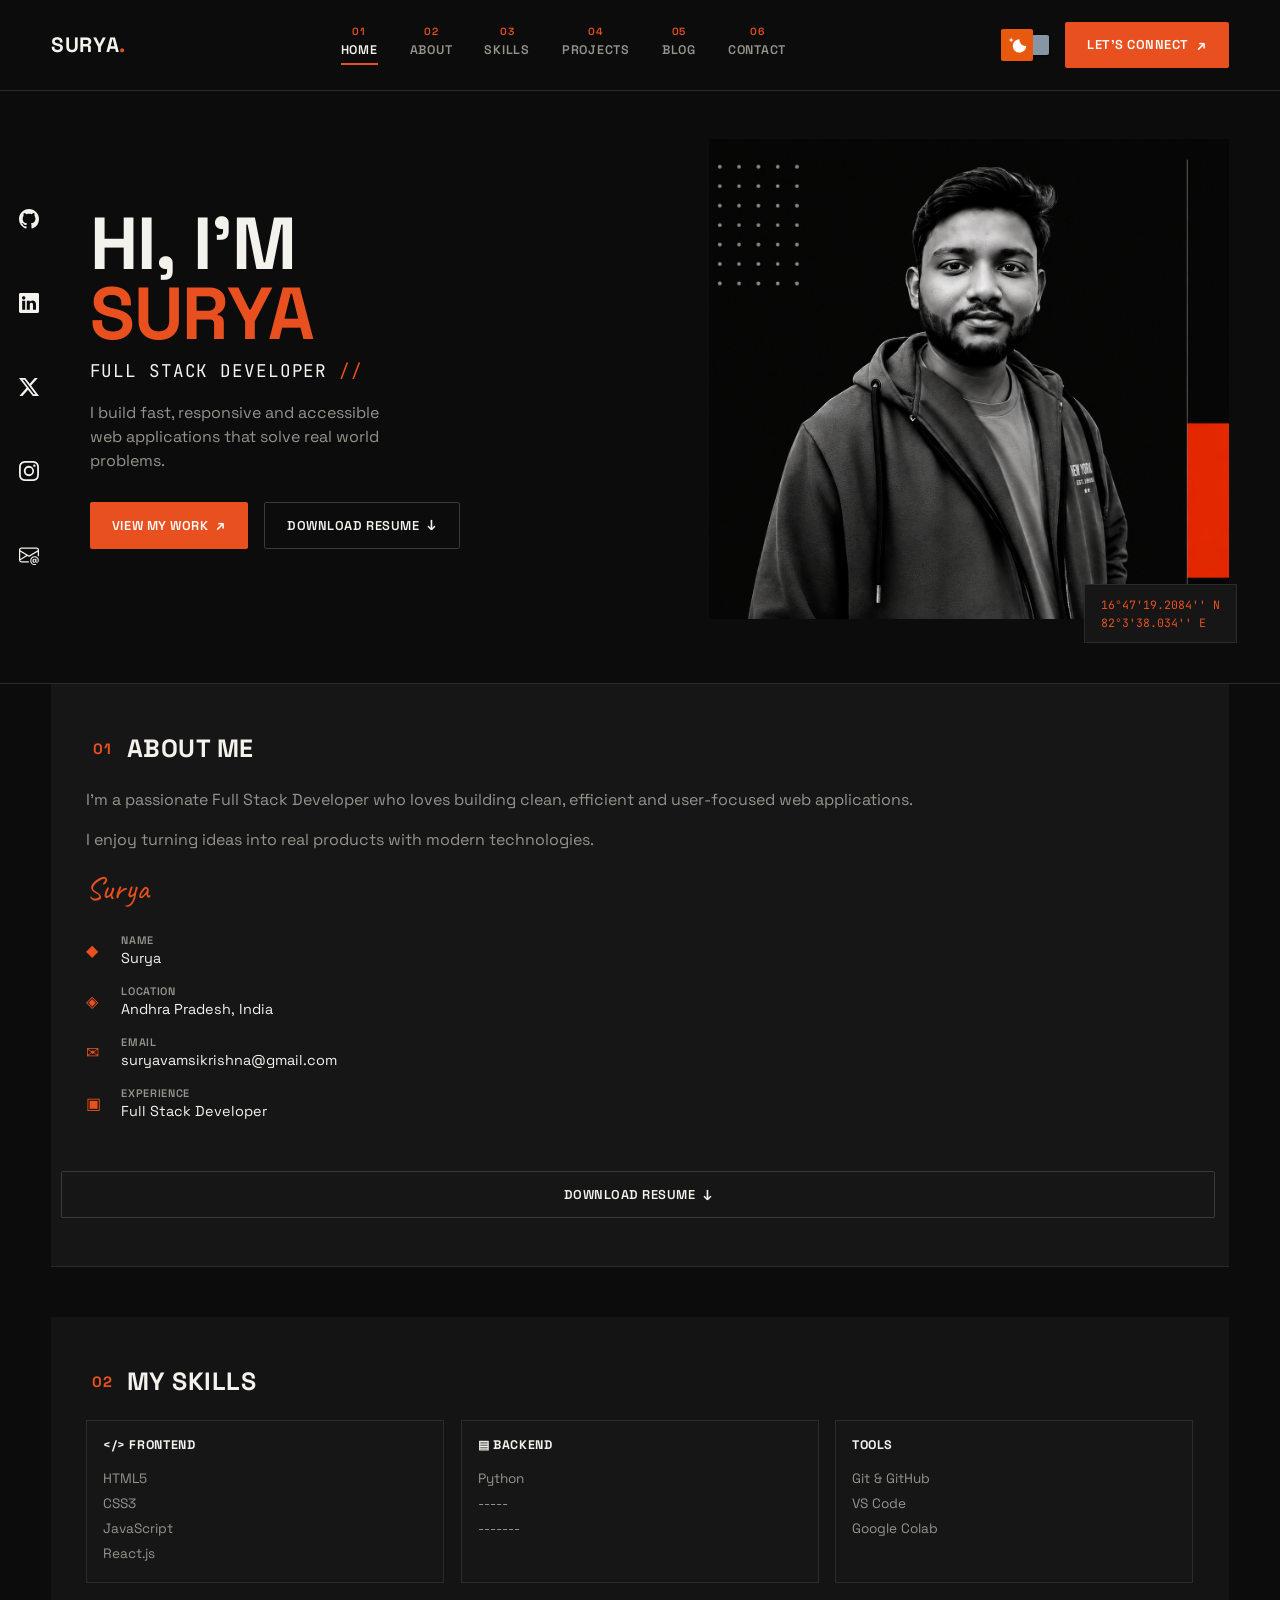
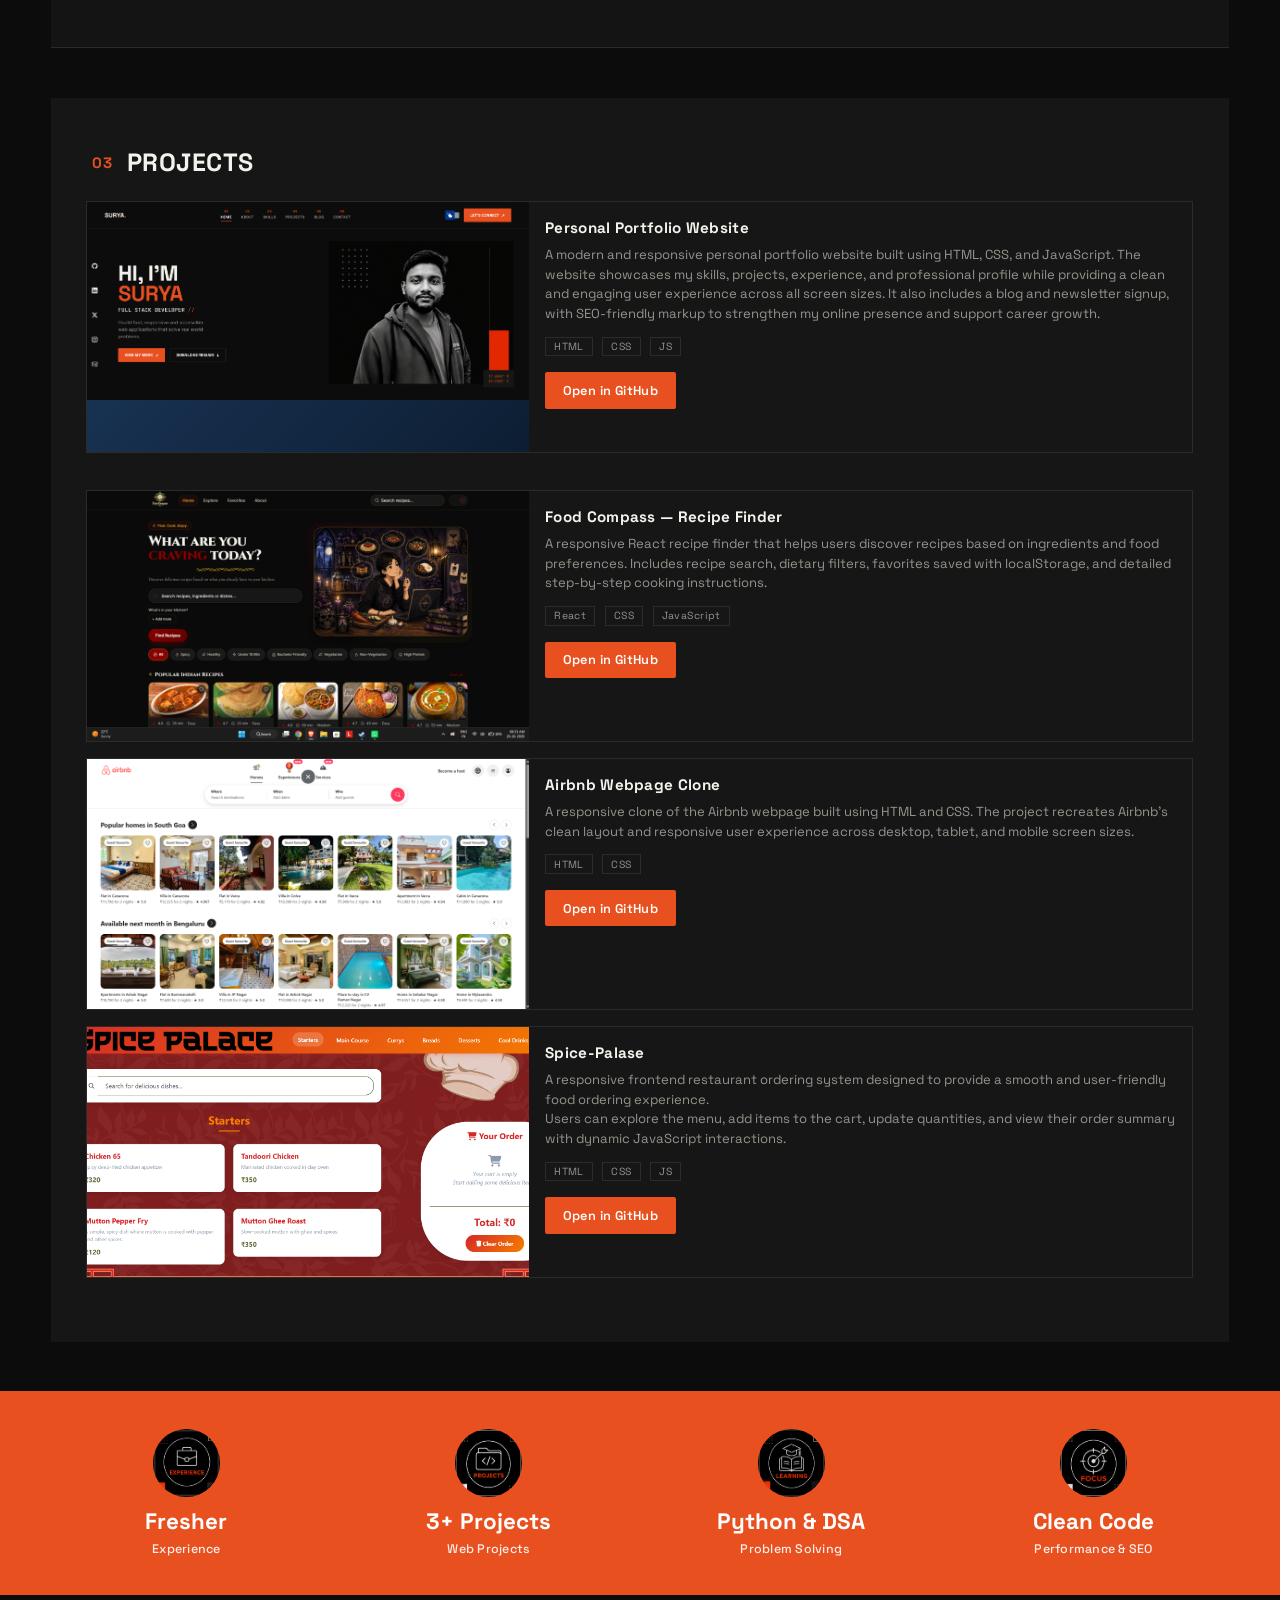
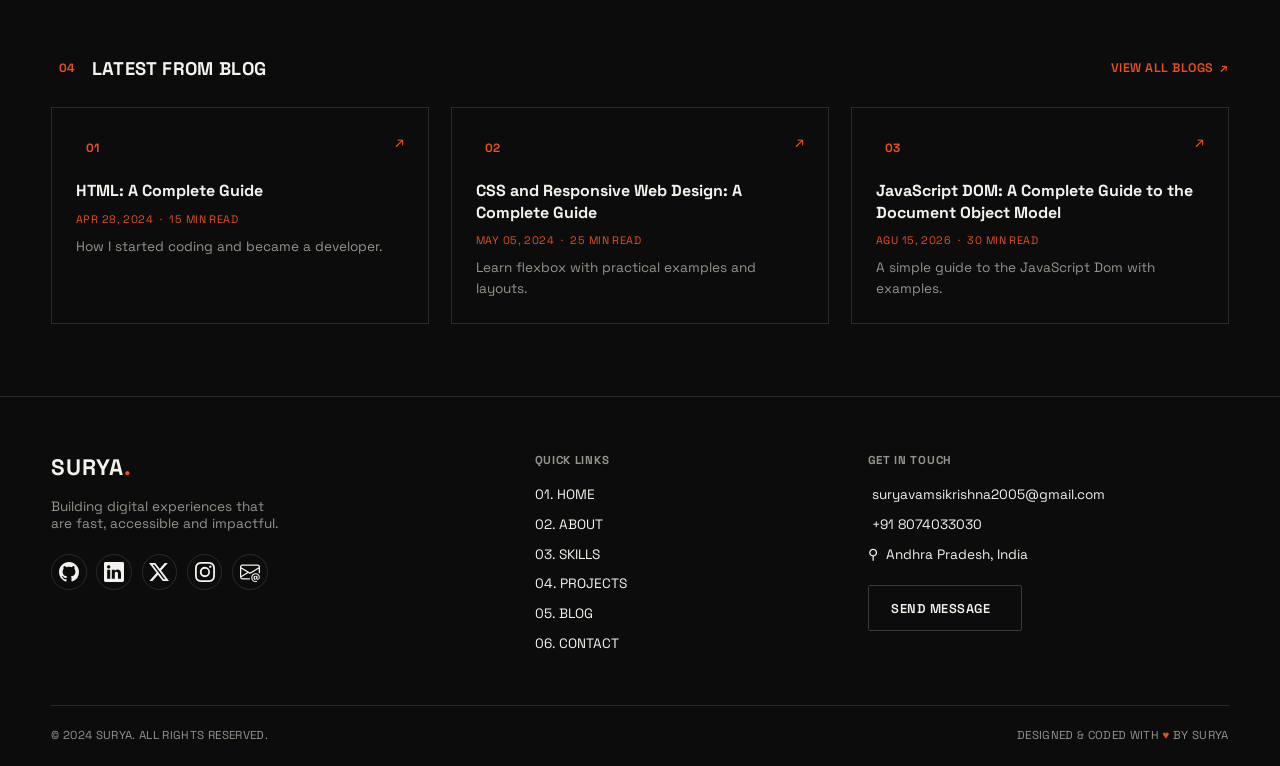
==== commit cd264657: "Fix HTML tags and update image source" ====
--- a/index.html
+++ b/index.html
@@ -234,7 +234,7 @@
               <ul><li class="skill-database-item">MySQL</li><li class="skill-database-item">MongoDB</li><li class="skill-database-item">Firebase</li><li class="skill-database-item">PostgreSQL</li></ul>
             </div> -->
             <div class="skill-tools-card reveal-on-scroll">
-              <h3 class="skill-tools-title">✂ TOOLS</h3>
+              <h3 class="skill-tools-title">TOOLS</h3>
               <ul>
                 <li class="skill-tools-item">Git &amp; GitHub</li>
                 <li class="skill-tools-item">VS Code</li>
@@ -247,7 +247,7 @@
         <!-- PROJECTS -->
         <div id="projects" class="projects-section reveal-on-scroll">
           <div class="projects-section-header">
-            <h2 class="projects-heading"><span class="projects-heading-number">03</span> FEATURED PROJECTS</h2>
+            <h2 class="projects-heading"><span class="projects-heading-number">03</span>  PROJECTS</h2>
 
           </div>
 
@@ -274,7 +274,7 @@
           <div class="project-task-manager reveal-on-scroll">
             <span class="project-task-manager-number-tag">02</span>
             <div class="project-task-manager-thumbnail">
-              <img src="./assets/food-compass.png" alt="Food Compass recipe finder website">
+              <img src="./assets/food_compass.png" alt="Food Compass recipe finder website">
             </div>
             <div class="project-task-manager-details">
               <h3 class="project-task-manager-title">Food Compass — Recipe Finder</h3>
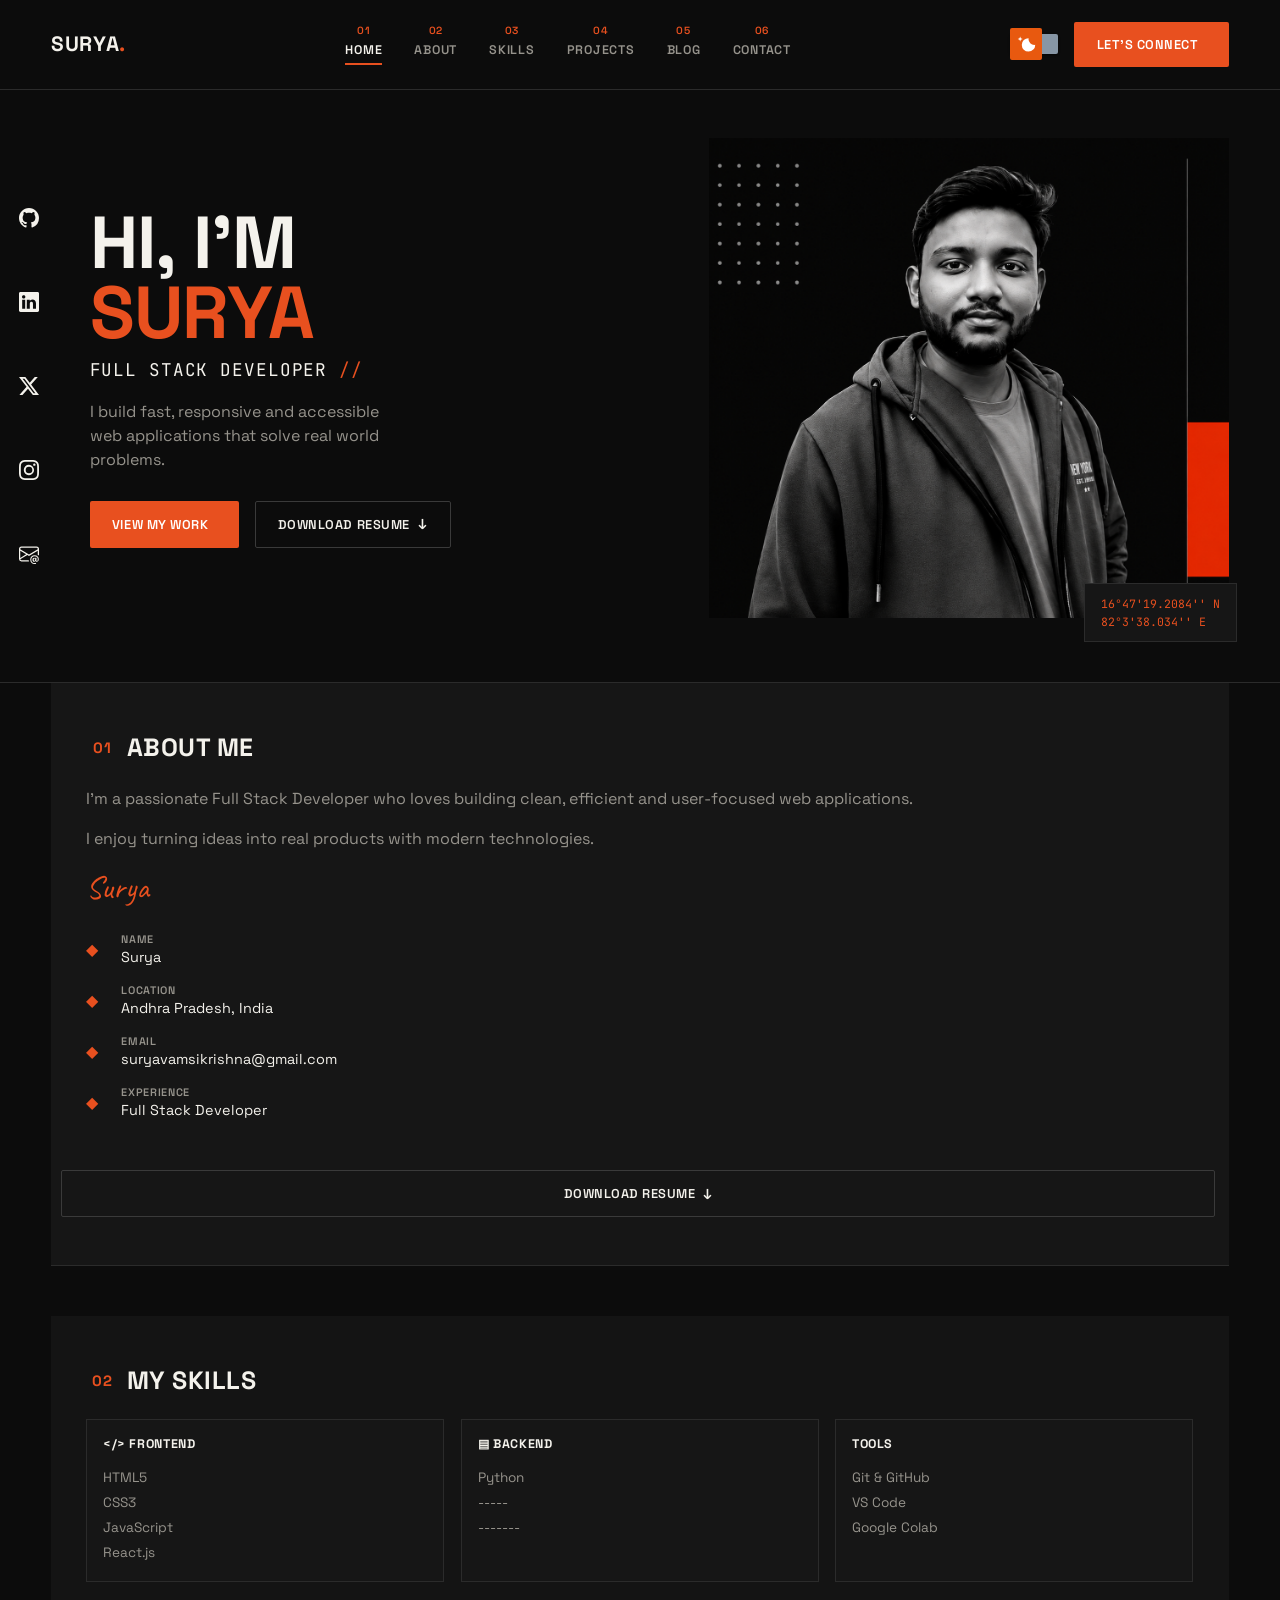
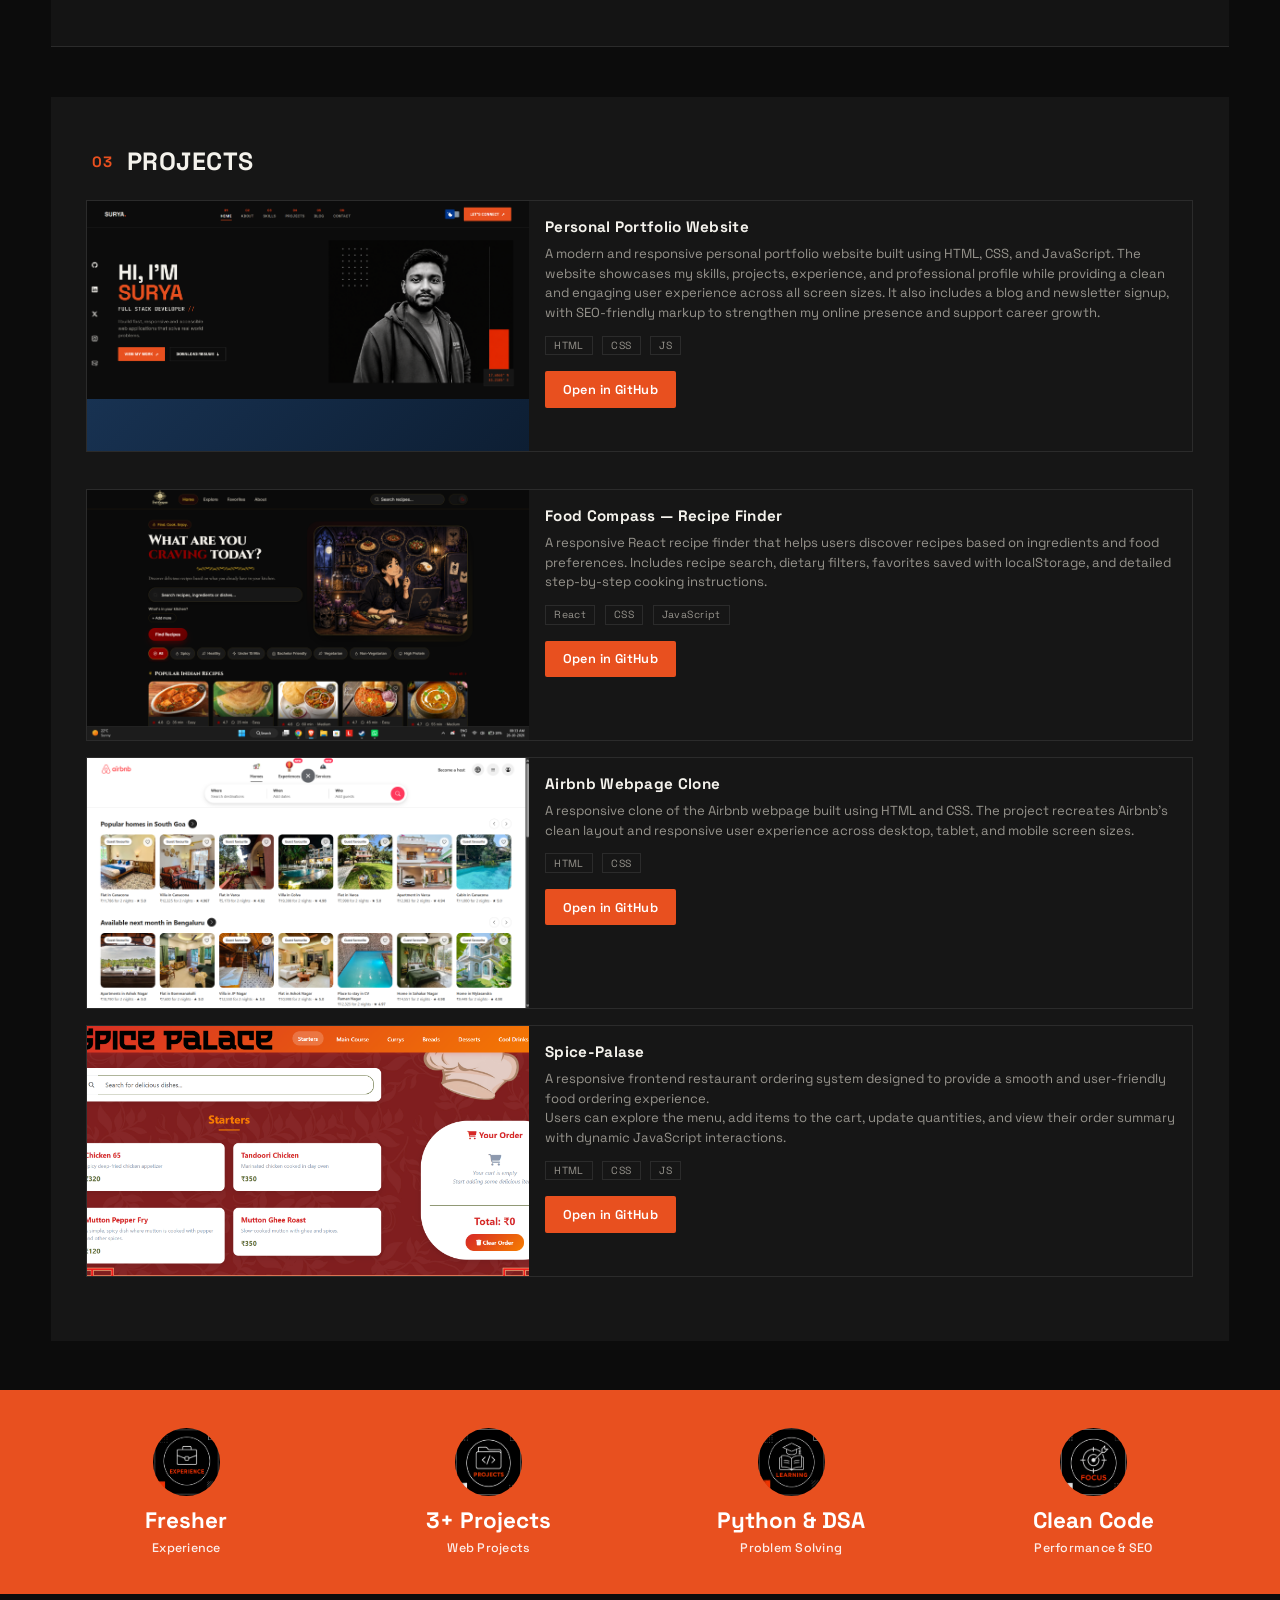
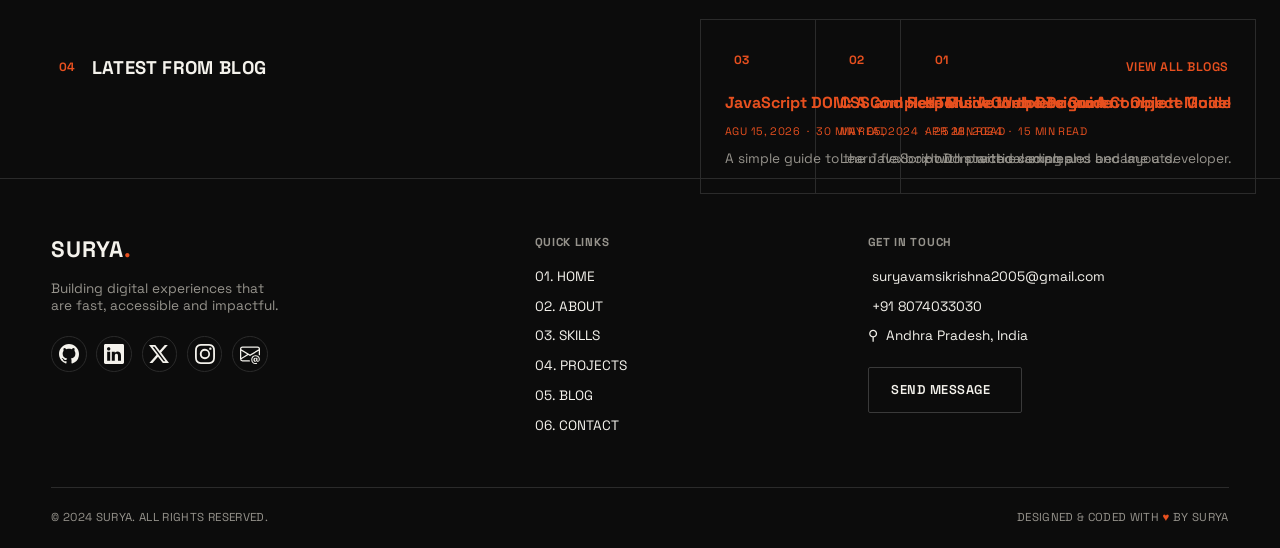
==== commit cac17b03: "Fix HTML structure and update link elements" ====
--- a/index.html
+++ b/index.html
@@ -40,7 +40,7 @@
           </div>
         </label>
         <a href="#contact" class="navbar-connect-button">LET'S CONNECT <span
-            class="navbar-connect-button-arrow">↗</span></a>
+            class="navbar-connect-button-arrow"></span></a>
         <label for="mobile-menu-input" class="navbar-mobile-menu-label" aria-label="Open menu">
           <span class="navbar-mobile-menu-bar-top"></span>
           <span class="navbar-mobile-menu-bar-middle"></span>
@@ -67,7 +67,7 @@
             class="mobile-nav-link-contact-number">06.</span>CONTACT</a>
       </nav>
       <a href="#contact" class="mobile-nav-connect-button">LET'S CONNECT <span
-          class="mobile-nav-connect-button-arrow">↗</span></a>
+          class="mobile-nav-connect-button-arrow"></span></a>
       <div class="mobile-nav-social-icons">
         <a href="" class="mobile-nav-social-github" aria-label="GitHub">              <svg xmlns="http://www.w3.org/2000/svg" width="20" height="20" fill="currentColor" class="bi bi-github"
                 viewBox="0 0 16 16">
@@ -154,7 +154,7 @@
 
             <div class="hero-buttons-group">
               <a href="#projects" class="hero-view-work-button">VIEW MY WORK <span
-                  class="hero-view-work-arrow">↗</span></a>
+                  class="hero-view-work-arrow"></span></a>
               <a href="https://drive.google.com/file/d/13FtpL_owNLEf_BkOKMROptvUiKjsDQgm/view?usp=sharing"
                 class="hero-download-resume-button">DOWNLOAD RESUME <span
                   class="hero-download-resume-arrow">↓</span></a>
@@ -189,15 +189,15 @@
               <div><strong class="about-detail-name-label">NAME</strong><span
                   class="about-detail-name-value">Surya</span></div>
             </li>
-            <li class="about-detail-location"><span class="about-detail-location-icon">◈</span>
+            <li class="about-detail-location"><span class="about-detail-location-icon">◆</span>
               <div><strong class="about-detail-location-label">LOCATION</strong><span
                   class="about-detail-location-value">Andhra Pradesh, India</span></div>
             </li>
-            <li class="about-detail-email"><span class="about-detail-email-icon">✉</span>
+            <li class="about-detail-email"><span class="about-detail-email-icon">◆</span>
               <div><strong class="about-detail-email-label">EMAIL</strong><span
                   class="about-detail-email-value">suryavamsikrishna@gmail.com</span></div>
             </li>
-            <li class="about-detail-experience"><span class="about-detail-experience-icon">▣</span>
+            <li class="about-detail-experience"><span class="about-detail-experience-icon">◆</span>
               <div><strong class="about-detail-experience-label">EXPERIENCE</strong><span
                   class="about-detail-experience-value">Full Stack Developer</span></div>
             </li>
@@ -359,35 +359,38 @@
       <section id="blog" class="blog-section reveal-on-scroll">
         <div class="blog-section-header">
           <h2 class="blog-heading"><span class="blog-heading-number">04</span> LATEST FROM BLOG</h2>
-          <a href="" class="blog-view-all-link">VIEW ALL BLOGS <span class="">↗</span></a>
+          <a href="" class="blog-view-all-link">VIEW ALL BLOGS </a>
         </div>
 
         <div class="blog-posts-grid">
-          <article class="blog-post-journey reveal-on-scroll">
+         <a href="./Blog1.html" class="blog-post-journey-arrow">
+           <article class="blog-post-journey reveal-on-scroll">
             <span class="blog-post-journey-number">01</span>
             <h3 class="blog-post-journey-title">HTML: A Complete Guide</h3>
             <p class="blog-post-journey-date">APR 28, 2024 &nbsp;·&nbsp; 15 MIN READ</p>
             <p class="blog-post-journey-excerpt">How I started coding and became a developer.</p>
-            <a href="./Blog1.html" class="blog-post-journey-arrow">↗</a>
           </article>
-
-
-          <article class="blog-post-flexbox reveal-on-scroll">
+         </a>
+
+
+          <a href="./Blog2.html" class="blog-post-flexbox-arrow">
+            <article class="blog-post-flexbox reveal-on-scroll">
             <span class="blog-post-flexbox-number">02</span>
             <h3 class="blog-post-flexbox-title">CSS and Responsive Web Design: A Complete Guide</h3>
             <p class="blog-post-flexbox-date">MAY 05, 2024 &nbsp;·&nbsp; 25 MIN READ</p>
             <p class="blog-post-flexbox-excerpt">Learn flexbox with practical examples and layouts.</p>
-            <a href="./Blog2.html" class="blog-post-flexbox-arrow">↗</a>
-          </article>
-
-
-          <article class="blog-post-closures reveal-on-scroll">
+            </article>
+          </a>
+
+
+          <a href="./Blog3.html" class="blog-post-closures-arrow">
+            <article class="blog-post-closures reveal-on-scroll">
             <span class="blog-post-closures-number">03</span>
             <h3 class="blog-post-closures-title">JavaScript DOM: A Complete Guide to the Document Object Model</h3>
             <p class="blog-post-closures-date">AGU 15, 2026 &nbsp;·&nbsp; 30 MIN READ</p>
             <p class="blog-post-closures-excerpt">A simple guide to the JavaScript Dom with examples.</p>
-            <a href="./Blog3.html" class="blog-post-closures-arrow">↗</a>
           </article>
+          </a>
 
         </div>
       </section>
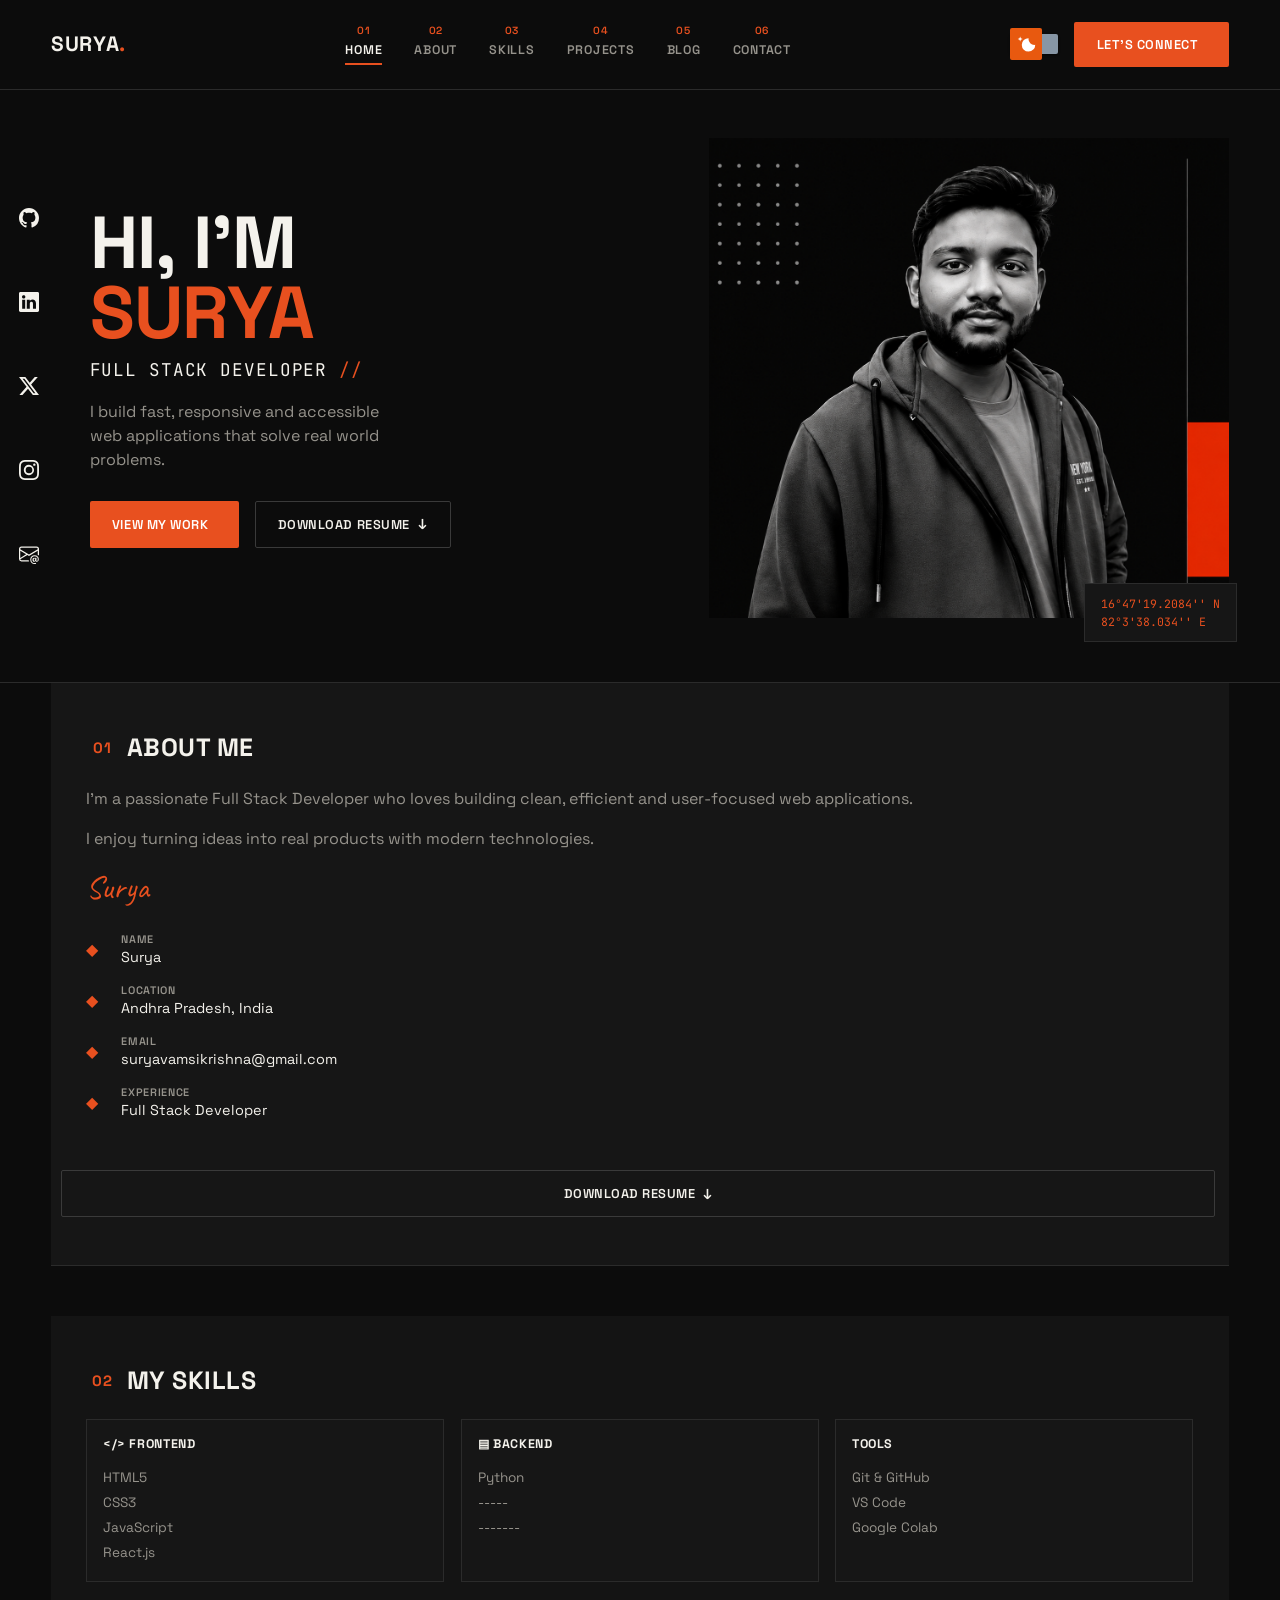
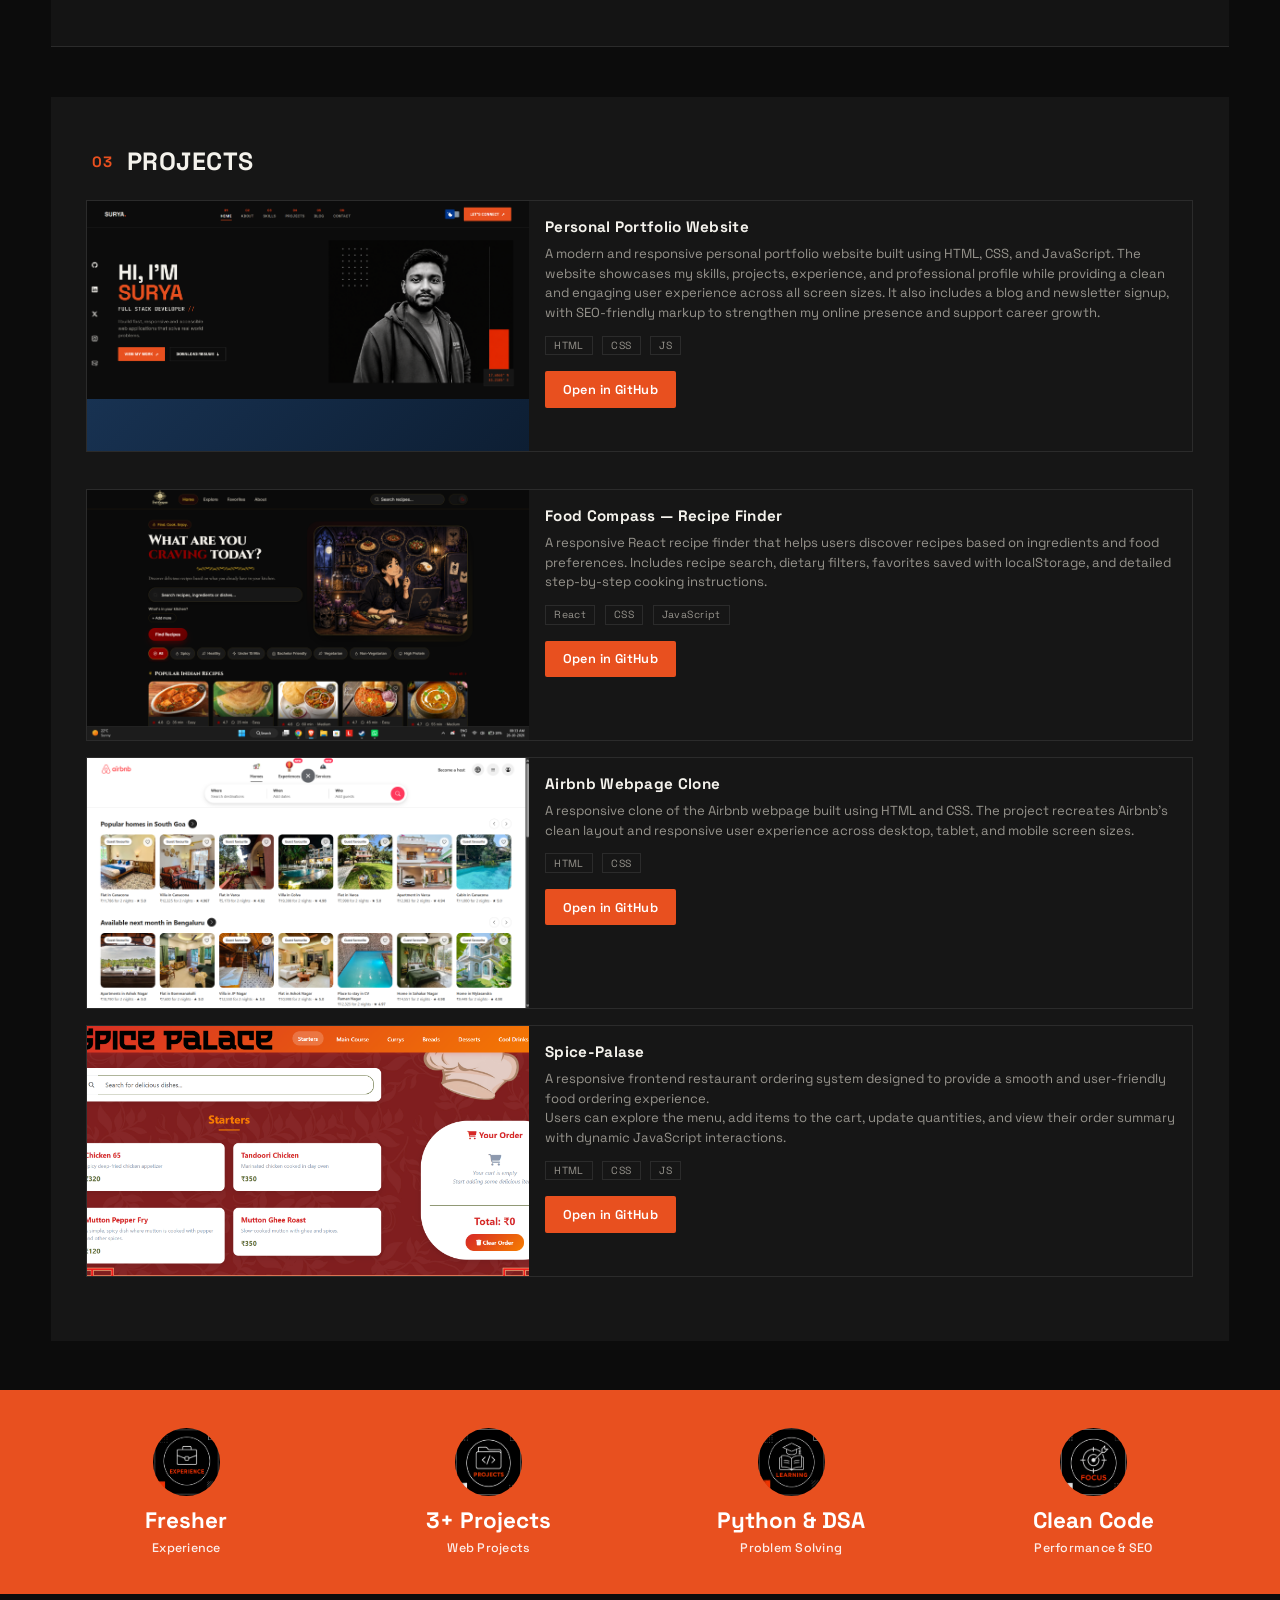
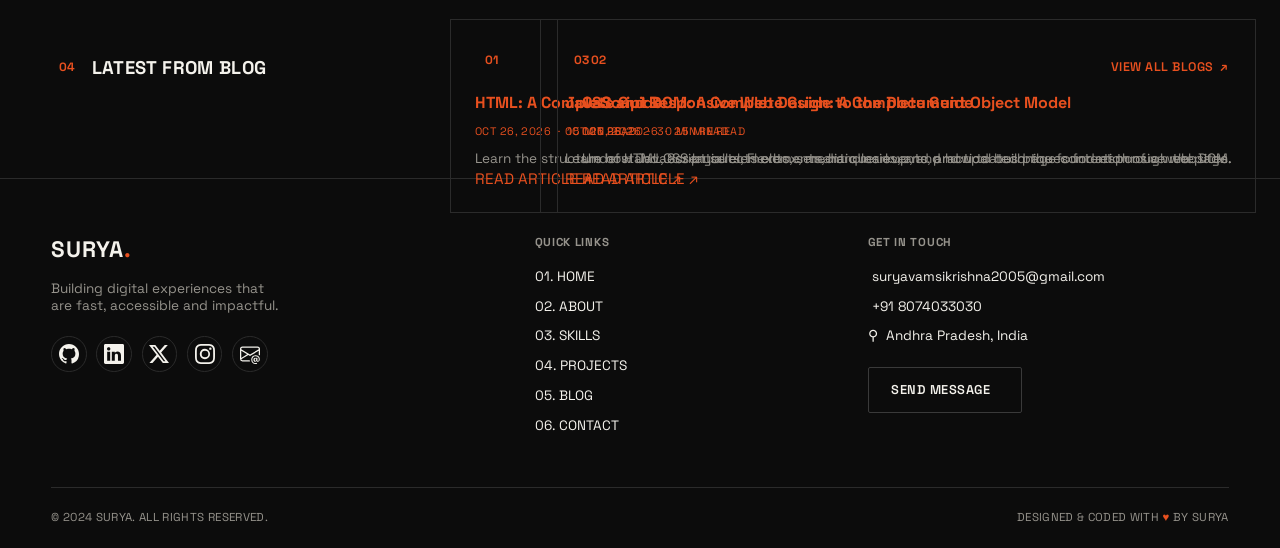
==== commit 66fd2165: "Enhance blog section with accessibility features Updated blog section to include aria labels for acc" ====
--- a/index.html
+++ b/index.html
@@ -356,42 +356,44 @@
       </section>
 
       <!-- ============ BLOG ============ -->
-      <section id="blog" class="blog-section reveal-on-scroll">
+      <section id="blog" class="blog-section reveal-on-scroll" aria-labelledby="blog-heading">
         <div class="blog-section-header">
-          <h2 class="blog-heading"><span class="blog-heading-number">04</span> LATEST FROM BLOG</h2>
-          <a href="" class="blog-view-all-link">VIEW ALL BLOGS </a>
-        </div>
-
-        <div class="blog-posts-grid">
-         <a href="./Blog1.html" class="blog-post-journey-arrow">
-           <article class="blog-post-journey reveal-on-scroll">
-            <span class="blog-post-journey-number">01</span>
-            <h3 class="blog-post-journey-title">HTML: A Complete Guide</h3>
-            <p class="blog-post-journey-date">APR 28, 2024 &nbsp;·&nbsp; 15 MIN READ</p>
-            <p class="blog-post-journey-excerpt">How I started coding and became a developer.</p>
-          </article>
-         </a>
-
-
-          <a href="./Blog2.html" class="blog-post-flexbox-arrow">
-            <article class="blog-post-flexbox reveal-on-scroll">
-            <span class="blog-post-flexbox-number">02</span>
-            <h3 class="blog-post-flexbox-title">CSS and Responsive Web Design: A Complete Guide</h3>
-            <p class="blog-post-flexbox-date">MAY 05, 2024 &nbsp;·&nbsp; 25 MIN READ</p>
-            <p class="blog-post-flexbox-excerpt">Learn flexbox with practical examples and layouts.</p>
+          <h2 id="blog-heading" class="blog-heading">
+            <span class="blog-heading-number">04</span> LATEST FROM BLOG
+          </h2>
+          <a href="#blog-posts" class="blog-view-all-link">VIEW ALL BLOGS <span aria-hidden="true">↗</span></a>
+        </div>
+
+        <div id="blog-posts" class="blog-posts-grid">
+          <a href="./Blog1.html" class="blog-post-journey-arrow" aria-label="Read HTML: A Complete Guide">
+            <article class="blog-post-journey">
+              <span class="blog-post-journey-number">01</span>
+              <h3 class="blog-post-journey-title">HTML: A Complete Guide</h3>
+              <p class="blog-post-journey-date"><time datetime="2026-10-26">OCT 26, 2026</time> &nbsp;·&nbsp; 15 MIN READ</p>
+              <p class="blog-post-journey-excerpt">Learn the structure of HTML, essential elements, semantic markup, and how to build the foundation of a web page.</p>
+              <span class="blog-read-more">READ ARTICLE <span aria-hidden="true">↗</span></span>
             </article>
           </a>
 
-
-          <a href="./Blog3.html" class="blog-post-closures-arrow">
-            <article class="blog-post-closures reveal-on-scroll">
-            <span class="blog-post-closures-number">03</span>
-            <h3 class="blog-post-closures-title">JavaScript DOM: A Complete Guide to the Document Object Model</h3>
-            <p class="blog-post-closures-date">AGU 15, 2026 &nbsp;·&nbsp; 30 MIN READ</p>
-            <p class="blog-post-closures-excerpt">A simple guide to the JavaScript Dom with examples.</p>
-          </article>
+          <a href="./Blog2.html" class="blog-post-flexbox-arrow" aria-label="Read CSS and Responsive Web Design: A Complete Guide">
+            <article class="blog-post-flexbox">
+              <span class="blog-post-flexbox-number">02</span>
+              <h3 class="blog-post-flexbox-title">CSS and Responsive Web Design: A Complete Guide</h3>
+              <p class="blog-post-flexbox-date"><time datetime="2026-10-26">OCT 26, 2026</time> &nbsp;·&nbsp; 25 MIN READ</p>
+              <p class="blog-post-flexbox-excerpt">Understand CSS layouts, Flexbox, media queries, and practical techniques for responsive websites.</p>
+              <span class="blog-read-more">READ ARTICLE <span aria-hidden="true">↗</span></span>
+            </article>
           </a>
 
+          <a href="./Blog3.html" class="blog-post-closures-arrow" aria-label="Read JavaScript DOM: A Complete Guide">
+            <article class="blog-post-closures">
+              <span class="blog-post-closures-number">03</span>
+              <h3 class="blog-post-closures-title">JavaScript DOM: A Complete Guide to the Document Object Model</h3>
+              <p class="blog-post-closures-date"><time datetime="2026-10-26">OCT 26, 2026</time> &nbsp;·&nbsp; 30 MIN READ</p>
+              <p class="blog-post-closures-excerpt">Learn how JavaScript selects elements, handles events, and updates page content through the DOM.</p>
+              <span class="blog-read-more">READ ARTICLE <span aria-hidden="true">↗</span></span>
+            </article>
+          </a>
         </div>
       </section>
     </main>
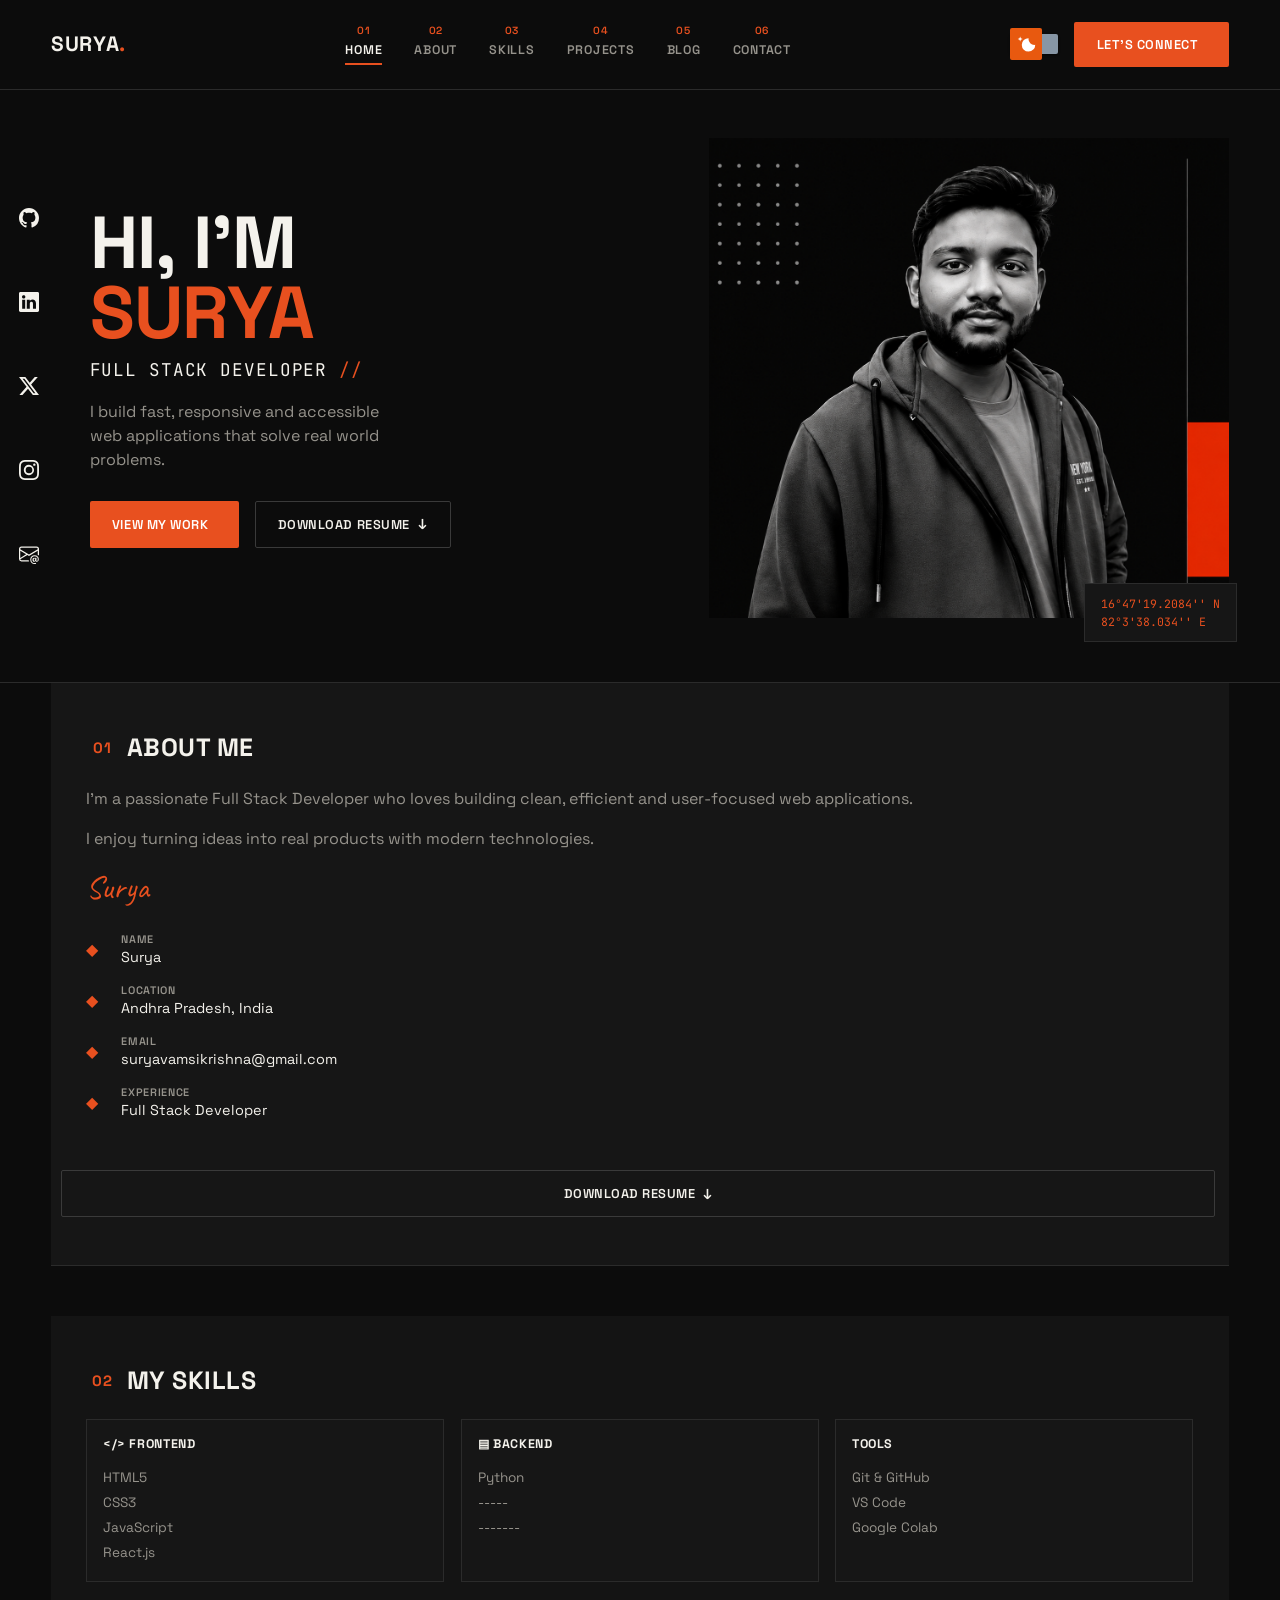
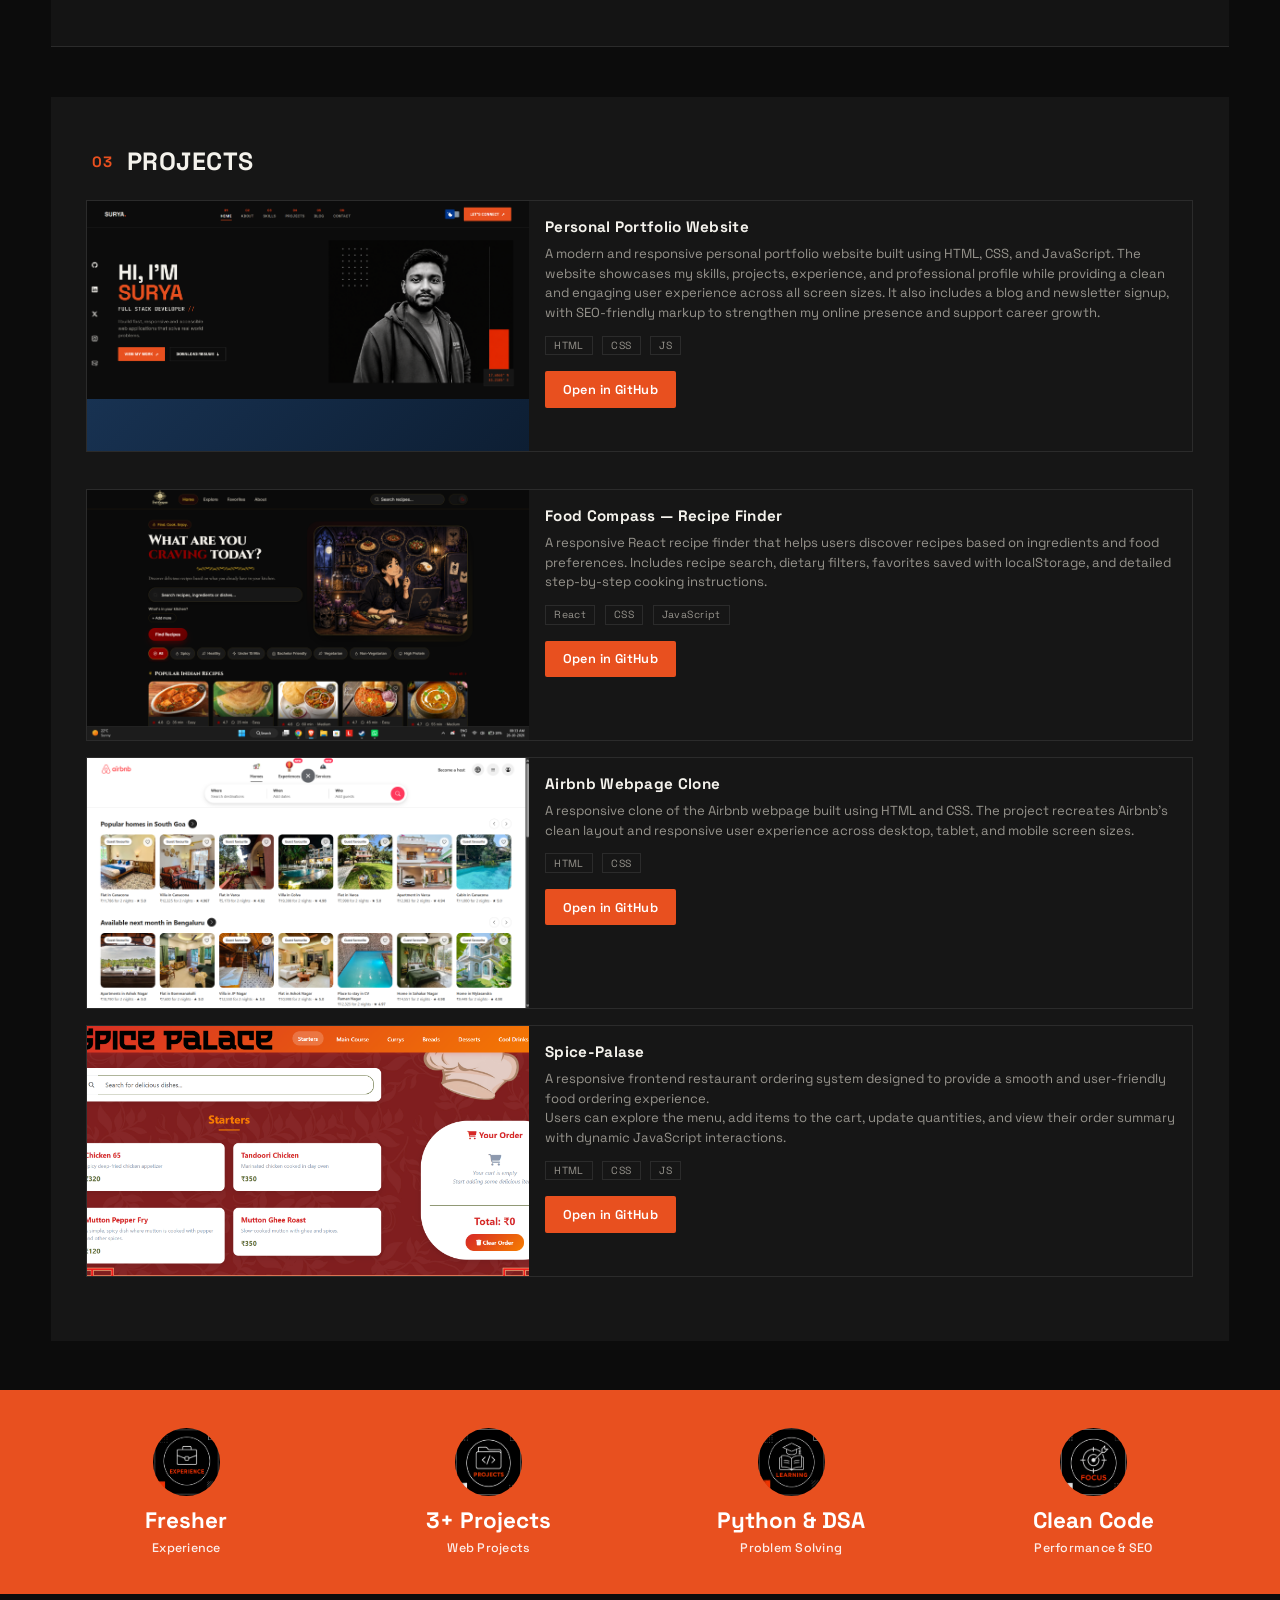
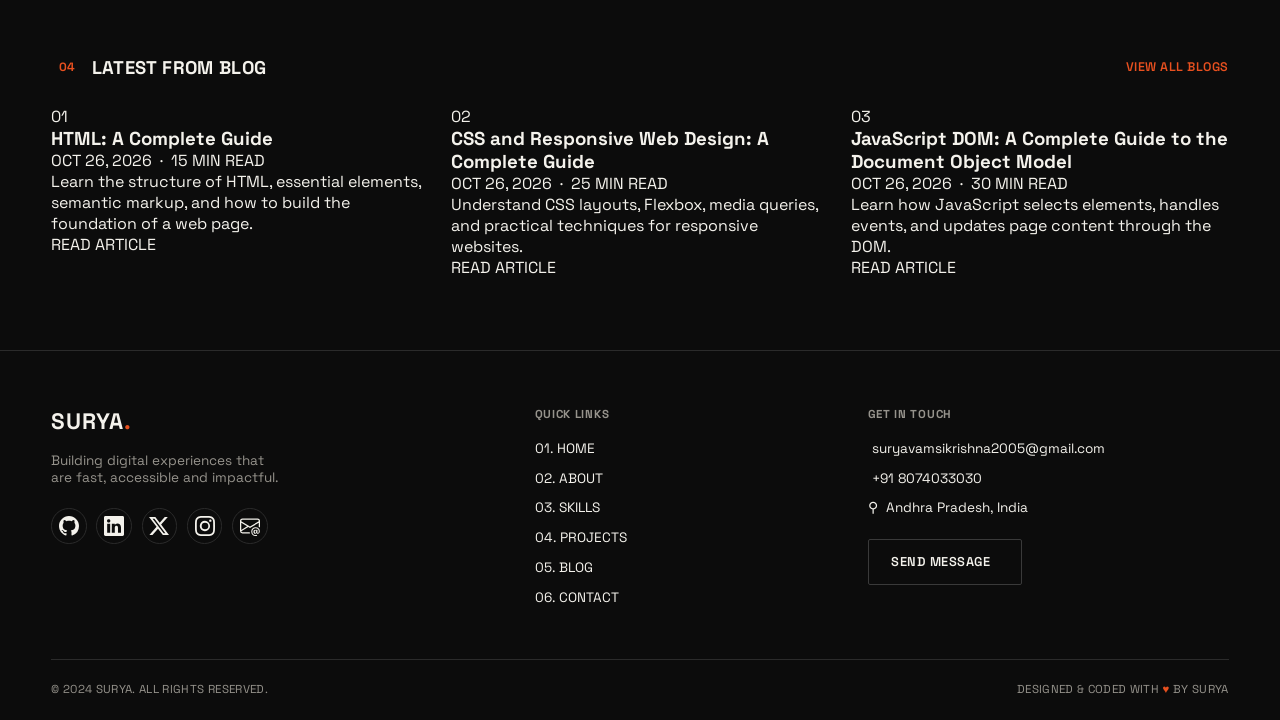
==== commit 6c9c9cd1: "Refactor blog section to use card layout Updated blog section to use card layout for blog posts." ====
--- a/index.html
+++ b/index.html
@@ -356,48 +356,48 @@
       </section>
 
       <!-- ============ BLOG ============ -->
+           <!-- ============ BLOG ============ -->
       <section id="blog" class="blog-section reveal-on-scroll" aria-labelledby="blog-heading">
         <div class="blog-section-header">
           <h2 id="blog-heading" class="blog-heading">
             <span class="blog-heading-number">04</span> LATEST FROM BLOG
           </h2>
-          <a href="#blog-posts" class="blog-view-all-link">VIEW ALL BLOGS <span aria-hidden="true">↗</span></a>
+          <a href="#blog-posts" class="blog-view-all-link">VIEW ALL BLOGS</a>
         </div>
 
         <div id="blog-posts" class="blog-posts-grid">
-          <a href="./Blog1.html" class="blog-post-journey-arrow" aria-label="Read HTML: A Complete Guide">
-            <article class="blog-post-journey">
-              <span class="blog-post-journey-number">01</span>
-              <h3 class="blog-post-journey-title">HTML: A Complete Guide</h3>
-              <p class="blog-post-journey-date"><time datetime="2026-10-26">OCT 26, 2026</time> &nbsp;·&nbsp; 15 MIN READ</p>
-              <p class="blog-post-journey-excerpt">Learn the structure of HTML, essential elements, semantic markup, and how to build the foundation of a web page.</p>
-              <span class="blog-read-more">READ ARTICLE <span aria-hidden="true">↗</span></span>
+          <a href="./Blog1.html" class="blog-card" aria-label="Read HTML: A Complete Guide">
+            <article class="blog-card-inner">
+              <span class="blog-card-number">01</span>
+              <h3 class="blog-card-title">HTML: A Complete Guide</h3>
+              <p class="blog-card-meta"><time datetime="2026-10-26">OCT 26, 2026</time> &nbsp;·&nbsp; 15 MIN READ</p>
+              <p class="blog-card-excerpt">Learn the structure of HTML, essential elements, semantic markup, and how to build the foundation of a web page.</p>
+              <span class="blog-read-more">READ ARTICLE</span>
             </article>
           </a>
 
-          <a href="./Blog2.html" class="blog-post-flexbox-arrow" aria-label="Read CSS and Responsive Web Design: A Complete Guide">
-            <article class="blog-post-flexbox">
-              <span class="blog-post-flexbox-number">02</span>
-              <h3 class="blog-post-flexbox-title">CSS and Responsive Web Design: A Complete Guide</h3>
-              <p class="blog-post-flexbox-date"><time datetime="2026-10-26">OCT 26, 2026</time> &nbsp;·&nbsp; 25 MIN READ</p>
-              <p class="blog-post-flexbox-excerpt">Understand CSS layouts, Flexbox, media queries, and practical techniques for responsive websites.</p>
-              <span class="blog-read-more">READ ARTICLE <span aria-hidden="true">↗</span></span>
+          <a href="./Blog2.html" class="blog-card" aria-label="Read CSS and Responsive Web Design: A Complete Guide">
+            <article class="blog-card-inner">
+              <span class="blog-card-number">02</span>
+              <h3 class="blog-card-title">CSS and Responsive Web Design: A Complete Guide</h3>
+              <p class="blog-card-meta"><time datetime="2026-10-26">OCT 26, 2026</time> &nbsp;·&nbsp; 25 MIN READ</p>
+              <p class="blog-card-excerpt">Understand CSS layouts, Flexbox, media queries, and practical techniques for responsive websites.</p>
+              <span class="blog-read-more">READ ARTICLE</span>
             </article>
           </a>
 
-          <a href="./Blog3.html" class="blog-post-closures-arrow" aria-label="Read JavaScript DOM: A Complete Guide">
-            <article class="blog-post-closures">
-              <span class="blog-post-closures-number">03</span>
-              <h3 class="blog-post-closures-title">JavaScript DOM: A Complete Guide to the Document Object Model</h3>
-              <p class="blog-post-closures-date"><time datetime="2026-10-26">OCT 26, 2026</time> &nbsp;·&nbsp; 30 MIN READ</p>
-              <p class="blog-post-closures-excerpt">Learn how JavaScript selects elements, handles events, and updates page content through the DOM.</p>
-              <span class="blog-read-more">READ ARTICLE <span aria-hidden="true">↗</span></span>
+          <a href="./Blog3.html" class="blog-card" aria-label="Read JavaScript DOM: A Complete Guide">
+            <article class="blog-card-inner">
+              <span class="blog-card-number">03</span>
+              <h3 class="blog-card-title">JavaScript DOM: A Complete Guide to the Document Object Model</h3>
+              <p class="blog-card-meta"><time datetime="2026-10-26">OCT 26, 2026</time> &nbsp;·&nbsp; 30 MIN READ</p>
+              <p class="blog-card-excerpt">Learn how JavaScript selects elements, handles events, and updates page content through the DOM.</p>
+              <span class="blog-read-more">READ ARTICLE</span>
             </article>
           </a>
         </div>
       </section>
-    </main>
-
+      
     <!-- ============ FOOTER ============ -->
     <footer id="contact" class="site-footer">
       <div class="footer-columns">
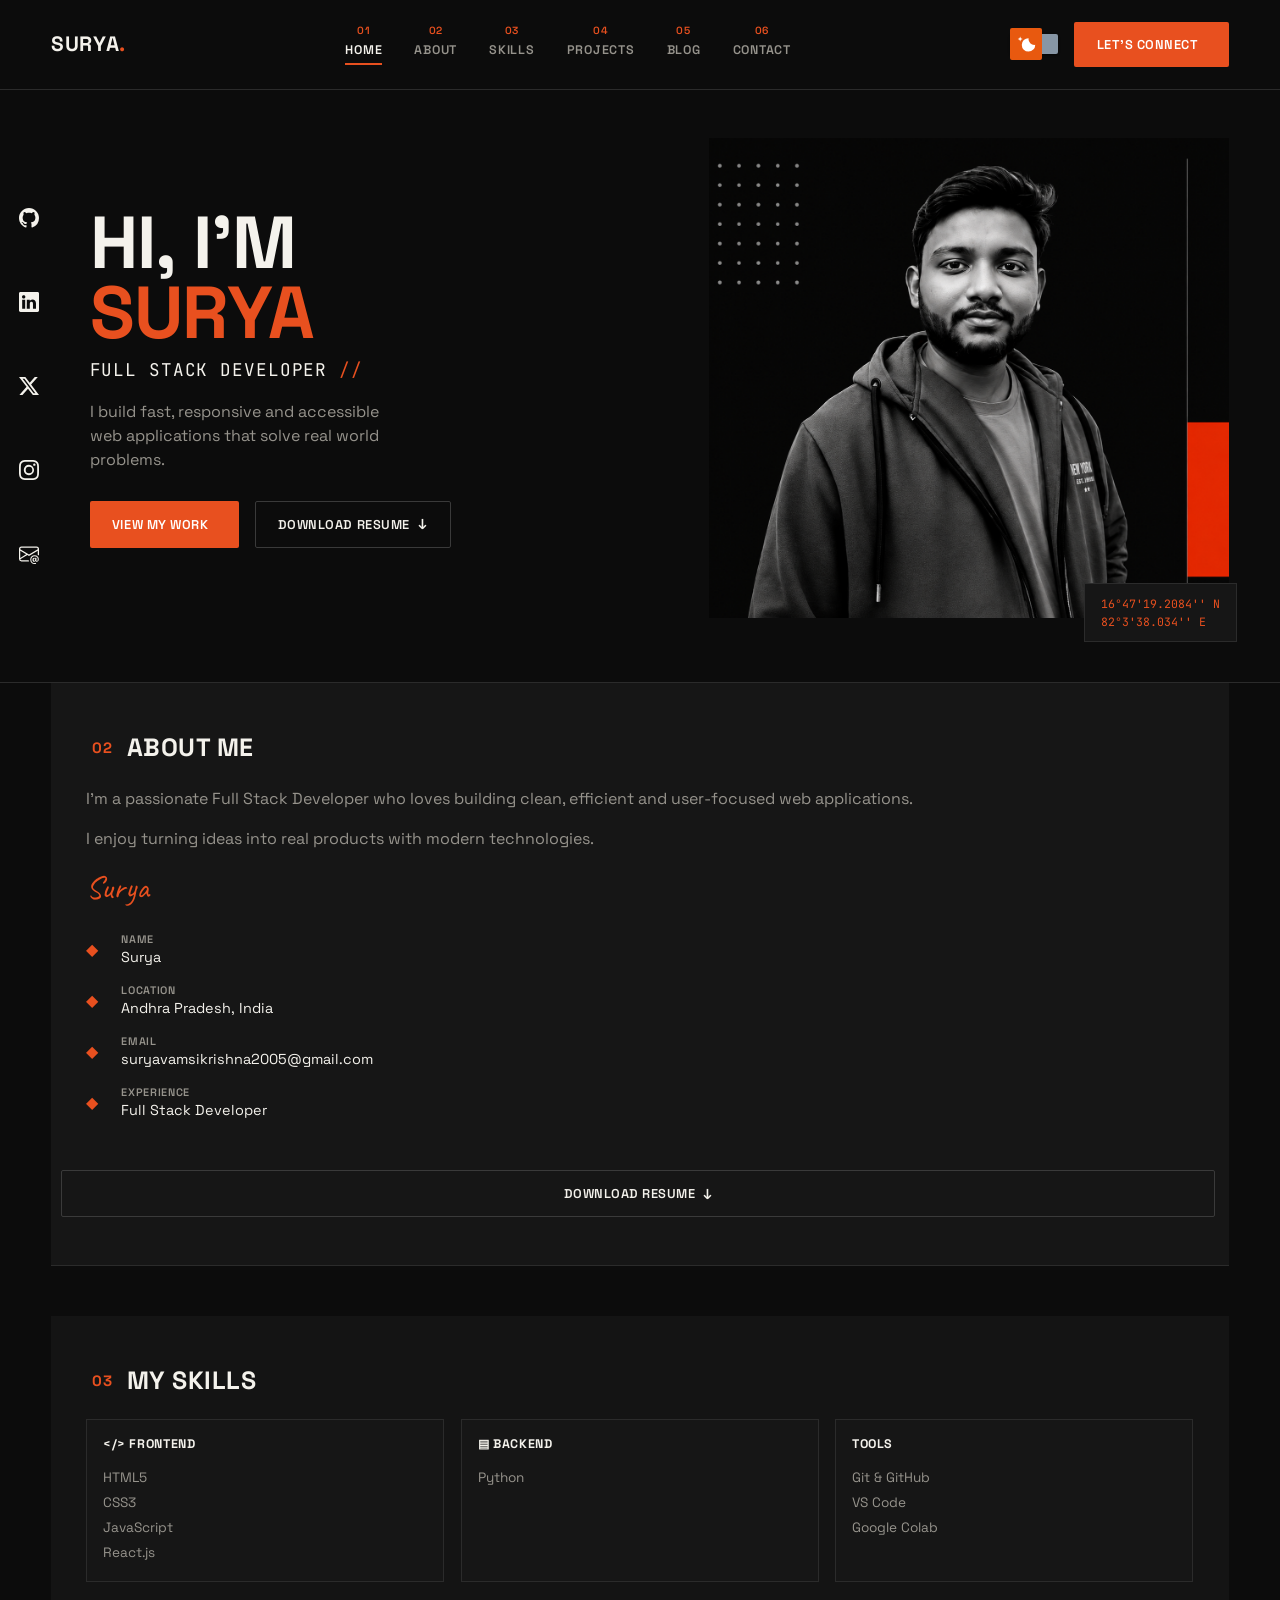
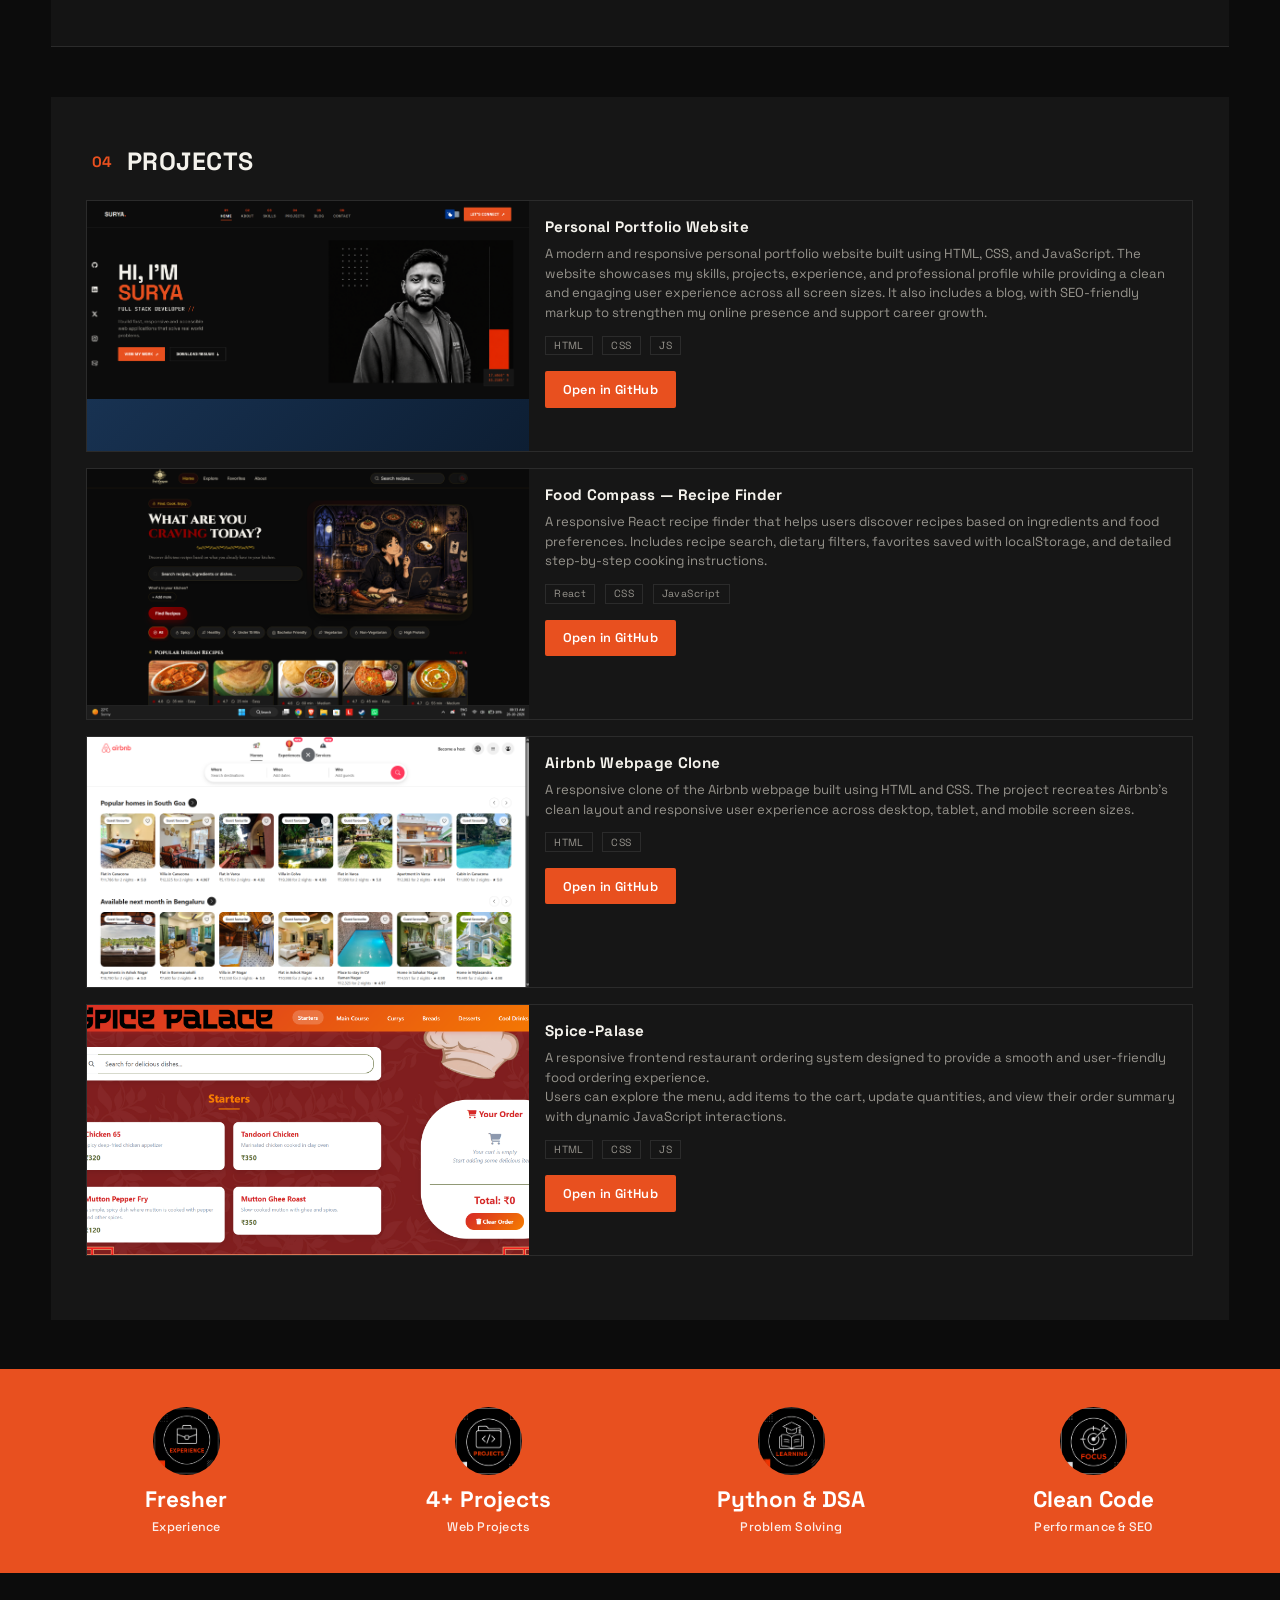
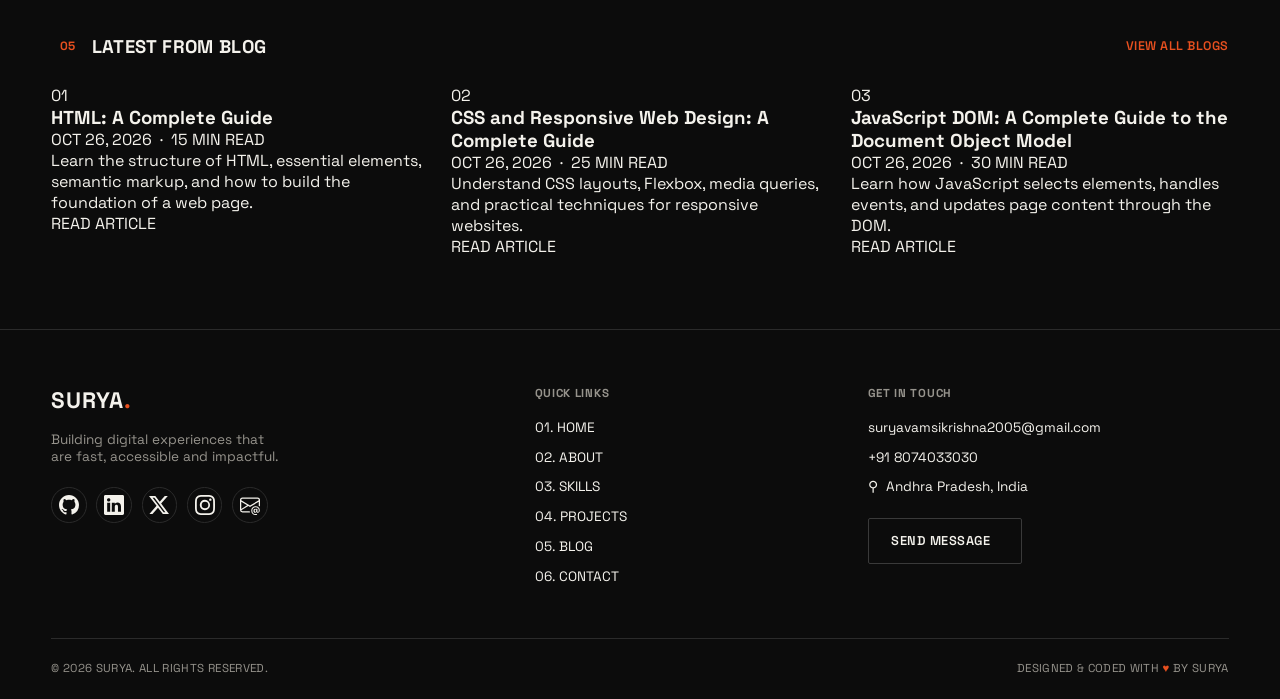
==== commit 9dda0e6c: "Change greeting from 'Hello' to 'Goodbye'" ====
--- a/index.html
+++ b/index.html
@@ -69,33 +69,11 @@
       <a href="#contact" class="mobile-nav-connect-button">LET'S CONNECT <span
           class="mobile-nav-connect-button-arrow"></span></a>
       <div class="mobile-nav-social-icons">
-        <a href="" class="mobile-nav-social-github" aria-label="GitHub">              <svg xmlns="http://www.w3.org/2000/svg" width="20" height="20" fill="currentColor" class="bi bi-github"
-                viewBox="0 0 16 16">
-                <path
-                  d="M8 0C3.58 0 0 3.58 0 8c0 3.54 2.29 6.53 5.47 7.59.4.07.55-.17.55-.38 0-.19-.01-.82-.01-1.49-2.01.37-2.53-.49-2.69-.94-.09-.23-.48-.94-.82-1.13-.28-.15-.68-.52-.01-.53.63-.01 1.08.58 1.23.82.72 1.21 1.87.87 2.33.66.07-.52.28-.87.51-1.07-1.78-.2-3.64-.89-3.64-3.95 0-.87.31-1.59.82-2.15-.08-.2-.36-1.02.08-2.12 0 0 .67-.21 2.2.82.64-.18 1.32-.27 2-.27s1.36.09 2 .27c1.53-1.04 2.2-.82 2.2-.82.44 1.1.16 1.92.08 2.12.51.56.82 1.27.82 2.15 0 3.07-1.87 3.75-3.65 3.95.29.25.54.73.54 1.48 0 1.07-.01 1.93-.01 2.2 0 .21.15.46.55.38A8.01 8.01 0 0 0 16 8c0-4.42-3.58-8-8-8" />
-              </svg></a>
-        <a href="#" class="mobile-nav-social-linkedin" aria-label="LinkedIn"> <svg xmlns="http://www.w3.org/2000/svg" width="20" height="20" fill="currentColor" class="bi bi-linkedin"
-                viewBox="0 0 16 16">
-                <path
-                  d="M0 1.146C0 .513.526 0 1.175 0h13.65C15.474 0 16 .513 16 1.146v13.708c0 .633-.526 1.146-1.175 1.146H1.175C.526 16 0 15.487 0 14.854zm4.943 12.248V6.169H2.542v7.225zm-1.2-8.212c.837 0 1.358-.554 1.358-1.248-.015-.709-.52-1.248-1.342-1.248S2.4 3.226 2.4 3.934c0 .694.521 1.248 1.327 1.248zm4.908 8.212V9.359c0-.216.016-.432.08-.586.173-.431.568-.878 1.232-.878.869 0 1.216.662 1.216 1.634v3.865h2.401V9.25c0-2.22-1.184-3.252-2.764-3.252-1.274 0-1.845.7-2.165 1.193v.025h-.016l.016-.025V6.169h-2.4c.03.678 0 7.225 0 7.225z" />
-              </svg></a>
-        <a href="#" class="mobile-nav-social-twitter" aria-label="Twitter">              <svg xmlns="http://www.w3.org/2000/svg" width="20" height="20" fill="currentColor" class="bi bi-twitter-x"
-                viewBox="0 0 16 16">
-                <path
-                  d="M12.6.75h2.454l-5.36 6.142L16 15.25h-4.937l-3.867-5.07-4.425 5.07H.316l5.733-6.57L0 .75h5.063l3.495 4.633L12.601.75Zm-.86 13.028h1.36L4.323 2.145H2.865z" />
-              </svg></a>
-        <a href="#" class="mobile-nav-social-instagram" aria-label="Instagram">              <svg xmlns="http://www.w3.org/2000/svg" width="20" height="20" fill="currentColor" class="bi bi-instagram"
-                viewBox="0 0 16 16">
-                <path
-                  d="M8 0C5.829 0 5.556.01 4.703.048 3.85.088 3.269.222 2.76.42a3.9 3.9 0 0 0-1.417.923A3.9 3.9 0 0 0 .42 2.76C.222 3.268.087 3.85.048 4.7.01 5.555 0 5.827 0 8.001c0 2.172.01 2.444.048 3.297.04.852.174 1.433.372 1.942.205.526.478.972.923 1.417.444.445.89.719 1.416.923.51.198 1.09.333 1.942.372C5.555 15.99 5.827 16 8 16s2.444-.01 3.298-.048c.851-.04 1.434-.174 1.943-.372a3.9 3.9 0 0 0 1.416-.923c.445-.445.719-.891.923-1.417.198-.509.333-1.09.372-1.942C15.99 10.445 16 10.173 16 8s-.01-2.445-.048-3.299c-.04-.851-.174-1.433-.372-1.941a3.9 3.9 0 0 0-.923-1.417A3.9 3.9 0 0 0 13.24.42c-.51-.198-1.092-.333-1.943-.372C10.443.01 10.172 0 7.998 0zm-.717 1.442h.718c2.136 0 2.389.007 3.232.046.78.035 1.204.166 1.486.275.373.145.64.319.92.599.28.28.453.546.598.92.11.281.24.705.275 1.485.039.843.047 1.096.047 3.231s-.008 2.389-.047 3.232c-.035.78-.166 1.203-.275 1.485a2.5 2.5 0 0 1-.599.919c-.28.28-.546.453-.92.598-.28.11-.704.24-1.485.276-.843.038-1.096.047-3.232.047s-2.39-.009-3.233-.047c-.78-.036-1.203-.166-1.485-.276a2.5 2.5 0 0 1-.92-.598 2.5 2.5 0 0 1-.6-.92c-.109-.281-.24-.705-.275-1.485-.038-.843-.046-1.096-.046-3.233 0-2.136.008-2.388.046-3.231.036-.78.166-1.204.276-1.486.145-.373.319-.64.599-.92.28-.28.546-.453.92-.598.282-.11.705-.24 1.485-.276.738-.033 1.024-.043 2.515-.045zm4.988 1.328a.96.96 0 1 0 0 1.92.96.96 0 0 0 0-1.92m-4.27 1.122a4.109 4.109 0 1 0 0 8.217 4.109 4.109 0 0 0 0-8.217m0 1.441a2.667 2.667 0 1 1 0 5.334 2.667 2.667 0 0 1 0-5.334" />
-              </svg></a>
-        <a href="#" class="mobile-nav-social-email" aria-label="Email">              <svg xmlns="http://www.w3.org/2000/svg" width="20" height="20" fill="currentColor"
-                class="bi bi-envelope-at" viewBox="0 0 16 16">
-                <path
-                  d="M2 2a2 2 0 0 0-2 2v8.01A2 2 0 0 0 2 14h5.5a.5.5 0 0 0 0-1H2a1 1 0 0 1-.966-.741l5.64-3.471L8 9.583l7-4.2V8.5a.5.5 0 0 0 1 0V4a2 2 0 0 0-2-2zm3.708 6.208L1 11.105V5.383zM1 4.217V4a1 1 0 0 1 1-1h12a1 1 0 0 1 1 1v.217l-7 4.2z" />
-                <path
-                  d="M14.247 14.269c1.01 0 1.587-.857 1.587-2.025v-.21C15.834 10.43 14.64 9 12.52 9h-.035C10.42 9 9 10.36 9 12.432v.214C9 14.82 10.438 16 12.358 16h.044c.594 0 1.018-.074 1.237-.175v-.73c-.245.11-.673.18-1.18.18h-.044c-1.334 0-2.571-.788-2.571-2.655v-.157c0-1.657 1.058-2.724 2.64-2.724h.04c1.535 0 2.484 1.05 2.484 2.326v.118c0 .975-.324 1.39-.639 1.39-.232 0-.41-.148-.41-.42v-2.19h-.906v.569h-.03c-.084-.298-.368-.63-.954-.63-.778 0-1.259.555-1.259 1.4v.528c0 .892.49 1.434 1.26 1.434.471 0 .896-.227 1.014-.643h.043c.118.42.617.648 1.12.648m-2.453-1.588v-.227c0-.546.227-.791.573-.791.297 0 .572.192.572.708v.367c0 .573-.253.744-.564.744-.354 0-.581-.215-.581-.8Z" />
-              </svg></a>
+        <a href="https://github.com/SURYA88977" class="mobile-nav-social-github" aria-label="GitHub"><svg xmlns="http://www.w3.org/2000/svg" width="20" height="20" fill="currentColor" class="bi bi-github" viewBox="0 0 16 16" aria-hidden="true"><path d="M8 0C3.58 0 0 3.58 0 8c0 3.54 2.29 6.53 5.47 7.59.4.07.55-.17.55-.38 0-.19-.01-.82-.01-1.49-2.01.37-2.53-.49-2.69-.94-.09-.23-.48-.94-.82-1.13-.28-.15-.68-.52-.01-.53.63-.01 1.08.58 1.23.82.72 1.21 1.87.87 2.33.66.07-.52.28-.87.51-1.07-1.78-.2-3.64-.89-3.64-3.95 0-.87.31-1.59.82-2.15-.08-.2-.36-1.02.08-2.12 0 0 .67-.21 2.2.82.64-.18 1.32-.27 2-.27s1.36.09 2 .27c1.53-1.04 2.2-.82 2.2-.82.44 1.1.16 1.92.08 2.12.51.56.82 1.27.82 2.15 0 3.07-1.87 3.75-3.65 3.95.29.25.54.73.54 1.48 0 1.07-.01 1.93-.01 2.2 0 .21.15.46.55.38A8.01 8.01 0 0 0 16 8c0-4.42-3.58-8-8-8"/></svg></a>
+        <a href="https://www.linkedin.com/in/surya-kesanakurthi-b840b8354" class="mobile-nav-social-linkedin" aria-label="LinkedIn"><svg xmlns="http://www.w3.org/2000/svg" width="20" height="20" fill="currentColor" class="bi bi-linkedin" viewBox="0 0 16 16" aria-hidden="true"><path d="M0 1.146C0 .513.526 0 1.175 0h13.65C15.474 0 16 .513 16 1.146v13.708c0 .633-.526 1.146-1.175 1.146H1.175C.526 16 0 15.487 0 14.854zm4.943 12.248V6.169H2.542v7.225zm-1.2-8.212c.837 0 1.358-.554 1.358-1.248-.015-.709-.52-1.248-1.342-1.248S2.4 3.226 2.4 3.934c0 .694.521 1.248 1.327 1.248zm4.908 8.212V9.359c0-.216.016-.432.08-.586.173-.431.568-.878 1.232-.878.869 0 1.216.662 1.216 1.634v3.865h2.401V9.25c0-2.22-1.184-3.252-2.764-3.252-1.274 0-1.845.7-2.165 1.193v.025h-.016l.016-.025V6.169h-2.4c.03.678 0 7.225 0 7.225z"/></svg></a>
+        <a href="https://x.com/KSurya300748518" class="mobile-nav-social-twitter" aria-label="Twitter"><svg xmlns="http://www.w3.org/2000/svg" width="20" height="20" fill="currentColor" class="bi bi-twitter-x" viewBox="0 0 16 16" aria-hidden="true"><path d="M12.6.75h2.454l-5.36 6.142L16 15.25h-4.937l-3.867-5.07-4.425 5.07H.316l5.733-6.57L0 .75h5.063l3.495 4.633L12.601.75Zm-.86 13.028h1.36L4.323 2.145H2.865z"/></svg></a>
+        <a href="https://www.instagram.com/surya_kesanakurthi" class="mobile-nav-social-instagram" aria-label="Instagram"><svg xmlns="http://www.w3.org/2000/svg" width="20" height="20" fill="currentColor" class="bi bi-instagram" viewBox="0 0 16 16" aria-hidden="true"><path d="M8 0C5.829 0 5.556.01 4.703.048 3.85.088 3.269.222 2.76.42a3.9 3.9 0 0 0-1.417.923A3.9 3.9 0 0 0 .42 2.76C.222 3.268.087 3.85.048 4.7.01 5.555 0 5.827 0 8.001c0 2.172.01 2.444.048 3.297.04.852.174 1.433.372 1.942.205.526.478.972.923 1.417.444.445.89.719 1.416.923.51.198 1.09.333 1.942.372C5.555 15.99 5.827 16 8 16s2.444-.01 3.298-.048c.851-.04 1.434-.174 1.943-.372a3.9 3.9 0 0 0 1.416-.923c.445-.445.719-.891.923-1.417.198-.509.333-1.09.372-1.942C15.99 10.445 16 10.173 16 8s-.01-2.445-.048-3.299c-.04-.851-.174-1.433-.372-1.941a3.9 3.9 0 0 0-.923-1.417A3.9 3.9 0 0 0 13.24.42c-.51-.198-1.092-.333-1.943-.372C10.443.01 10.172 0 7.998 0zm-.717 1.442h.718c2.136 0 2.389.007 3.232.046.78.035 1.204.166 1.486.275.373.145.64.319.92.599.28.28.453.546.598.92.11.281.24.705.275 1.485.039.843.047 1.096.047 3.231s-.008 2.389-.047 3.232c-.035.78-.166 1.203-.275 1.485a2.5 2.5 0 0 1-.599.919c-.28.28-.546.453-.92.598-.28.11-.704.24-1.485.276-.843.038-1.096.047-3.232.047s-2.39-.009-3.233-.047c-.78-.036-1.203-.166-1.485-.276a2.5 2.5 0 0 1-.92-.598 2.5 2.5 0 0 1-.6-.92c-.109-.281-.24-.705-.275-1.485-.038-.843-.046-1.096-.046-3.233 0-2.136.008-2.388.046-3.231.036-.78.166-1.204.276-1.486.145-.373.319-.64.599-.92.28-.28.546-.453.92-.598.282-.11.705-.24 1.485-.276.738-.033 1.024-.043 2.515-.045zm4.988 1.328a.96.96 0 1 0 0 1.92.96.96 0 0 0 0-1.92m-4.27 1.122a4.109 4.109 0 1 0 0 8.217 4.109 4.109 0 0 0 0-8.217m0 1.441a2.667 2.667 0 1 1 0 5.334 2.667 2.667 0 0 1 0-5.334"/></svg></a>
+        <a href="mailto:suryavamsikrishna2005@gmail.com" class="mobile-nav-social-email" aria-label="Email"><svg xmlns="http://www.w3.org/2000/svg" width="20" height="20" fill="currentColor" class="bi bi-envelope-at" viewBox="0 0 16 16" aria-hidden="true"><path d="M2 2a2 2 0 0 0-2 2v8.01A2 2 0 0 0 2 14h5.5a.5.5 0 0 0 0-1H2a1 1 0 0 1-.966-.741l5.64-3.471L8 9.583l7-4.2V8.5a.5.5 0 0 0 1 0V4a2 2 0 0 0-2-2zm3.708 6.208L1 11.105V5.383zM1 4.217V4a1 1 0 0 1 1-1h12a1 1 0 0 1 1 1v.217l-7 4.2z"/><path d="M14.247 14.269c1.01 0 1.587-.857 1.587-2.025v-.21C15.834 10.43 14.64 9 12.52 9h-.035C10.42 9 9 10.36 9 12.432v.214C9 14.82 10.438 16 12.358 16h.044c.594 0 1.018-.074 1.237-.175v-.73c-.245.11-.673.18-1.18.18h-.044c-1.334 0-2.571-.788-2.571-2.655v-.157c0-1.657 1.058-2.724 2.64-2.724h.04c1.535 0 2.484 1.05 2.484 2.326v.118c0 .975-.324 1.39-.639 1.39-.232 0-.41-.148-.41-.42v-2.19h-.906v.569h-.03c-.084-.298-.368-.63-.954-.63-.778 0-1.259.555-1.259 1.4v.528c0 .892.49 1.434 1.26 1.434.471 0 .896-.227 1.014-.643h.043c.118.42.617.648 1.12.648m-2.453-1.588v-.227c0-.546.227-.791.573-.791.297 0 .572.192.572.708v.367c0 .573-.253.744-.564.744-.354 0-.581-.215-.581-.8Z"/></svg></a>
       </div>
     </div>
 
@@ -104,43 +82,11 @@
       <section id="home" class="hero-section">
         <div class="hero-social-fixed-sidebar" aria-label="Social links">
           <div class="hero-social-fixed-icons">
-            <a href="https://github.com/SURYA88977" aria-label="GitHub">
-              <svg xmlns="http://www.w3.org/2000/svg" width="20" height="20" fill="currentColor" class="bi bi-github"
-                viewBox="0 0 16 16">
-                <path
-                  d="M8 0C3.58 0 0 3.58 0 8c0 3.54 2.29 6.53 5.47 7.59.4.07.55-.17.55-.38 0-.19-.01-.82-.01-1.49-2.01.37-2.53-.49-2.69-.94-.09-.23-.48-.94-.82-1.13-.28-.15-.68-.52-.01-.53.63-.01 1.08.58 1.23.82.72 1.21 1.87.87 2.33.66.07-.52.28-.87.51-1.07-1.78-.2-3.64-.89-3.64-3.95 0-.87.31-1.59.82-2.15-.08-.2-.36-1.02.08-2.12 0 0 .67-.21 2.2.82.64-.18 1.32-.27 2-.27s1.36.09 2 .27c1.53-1.04 2.2-.82 2.2-.82.44 1.1.16 1.92.08 2.12.51.56.82 1.27.82 2.15 0 3.07-1.87 3.75-3.65 3.95.29.25.54.73.54 1.48 0 1.07-.01 1.93-.01 2.2 0 .21.15.46.55.38A8.01 8.01 0 0 0 16 8c0-4.42-3.58-8-8-8" />
-              </svg>
-            </a>
-            <a href="https://www.linkedin.com/in/surya-kesanakurthi-b840b8354" aria-label="LinkedIn">
-              <svg xmlns="http://www.w3.org/2000/svg" width="20" height="20" fill="currentColor" class="bi bi-linkedin"
-                viewBox="0 0 16 16">
-                <path
-                  d="M0 1.146C0 .513.526 0 1.175 0h13.65C15.474 0 16 .513 16 1.146v13.708c0 .633-.526 1.146-1.175 1.146H1.175C.526 16 0 15.487 0 14.854zm4.943 12.248V6.169H2.542v7.225zm-1.2-8.212c.837 0 1.358-.554 1.358-1.248-.015-.709-.52-1.248-1.342-1.248S2.4 3.226 2.4 3.934c0 .694.521 1.248 1.327 1.248zm4.908 8.212V9.359c0-.216.016-.432.08-.586.173-.431.568-.878 1.232-.878.869 0 1.216.662 1.216 1.634v3.865h2.401V9.25c0-2.22-1.184-3.252-2.764-3.252-1.274 0-1.845.7-2.165 1.193v.025h-.016l.016-.025V6.169h-2.4c.03.678 0 7.225 0 7.225z" />
-              </svg>
-            </a>
-            <a href="#" aria-label="Twitter">
-              <svg xmlns="http://www.w3.org/2000/svg" width="20" height="20" fill="currentColor" class="bi bi-twitter-x"
-                viewBox="0 0 16 16">
-                <path
-                  d="M12.6.75h2.454l-5.36 6.142L16 15.25h-4.937l-3.867-5.07-4.425 5.07H.316l5.733-6.57L0 .75h5.063l3.495 4.633L12.601.75Zm-.86 13.028h1.36L4.323 2.145H2.865z" />
-              </svg>
-            </a>
-            <a href="#" aria-label="Instagram">
-              <svg xmlns="http://www.w3.org/2000/svg" width="20" height="20" fill="currentColor" class="bi bi-instagram"
-                viewBox="0 0 16 16">
-                <path
-                  d="M8 0C5.829 0 5.556.01 4.703.048 3.85.088 3.269.222 2.76.42a3.9 3.9 0 0 0-1.417.923A3.9 3.9 0 0 0 .42 2.76C.222 3.268.087 3.85.048 4.7.01 5.555 0 5.827 0 8.001c0 2.172.01 2.444.048 3.297.04.852.174 1.433.372 1.942.205.526.478.972.923 1.417.444.445.89.719 1.416.923.51.198 1.09.333 1.942.372C5.555 15.99 5.827 16 8 16s2.444-.01 3.298-.048c.851-.04 1.434-.174 1.943-.372a3.9 3.9 0 0 0 1.416-.923c.445-.445.719-.891.923-1.417.198-.509.333-1.09.372-1.942C15.99 10.445 16 10.173 16 8s-.01-2.445-.048-3.299c-.04-.851-.174-1.433-.372-1.941a3.9 3.9 0 0 0-.923-1.417A3.9 3.9 0 0 0 13.24.42c-.51-.198-1.092-.333-1.943-.372C10.443.01 10.172 0 7.998 0zm-.717 1.442h.718c2.136 0 2.389.007 3.232.046.78.035 1.204.166 1.486.275.373.145.64.319.92.599.28.28.453.546.598.92.11.281.24.705.275 1.485.039.843.047 1.096.047 3.231s-.008 2.389-.047 3.232c-.035.78-.166 1.203-.275 1.485a2.5 2.5 0 0 1-.599.919c-.28.28-.546.453-.92.598-.28.11-.704.24-1.485.276-.843.038-1.096.047-3.232.047s-2.39-.009-3.233-.047c-.78-.036-1.203-.166-1.485-.276a2.5 2.5 0 0 1-.92-.598 2.5 2.5 0 0 1-.6-.92c-.109-.281-.24-.705-.275-1.485-.038-.843-.046-1.096-.046-3.233 0-2.136.008-2.388.046-3.231.036-.78.166-1.204.276-1.486.145-.373.319-.64.599-.92.28-.28.546-.453.92-.598.282-.11.705-.24 1.485-.276.738-.033 1.024-.043 2.515-.045zm4.988 1.328a.96.96 0 1 0 0 1.92.96.96 0 0 0 0-1.92m-4.27 1.122a4.109 4.109 0 1 0 0 8.217 4.109 4.109 0 0 0 0-8.217m0 1.441a2.667 2.667 0 1 1 0 5.334 2.667 2.667 0 0 1 0-5.334" />
-              </svg>
-            </a>
-            <a href="mailto:suryavamsikrishna2005@gmail.com" aria-label="Email">
-              <svg xmlns="http://www.w3.org/2000/svg" width="20" height="20" fill="currentColor"
-                class="bi bi-envelope-at" viewBox="0 0 16 16">
-                <path
-                  d="M2 2a2 2 0 0 0-2 2v8.01A2 2 0 0 0 2 14h5.5a.5.5 0 0 0 0-1H2a1 1 0 0 1-.966-.741l5.64-3.471L8 9.583l7-4.2V8.5a.5.5 0 0 0 1 0V4a2 2 0 0 0-2-2zm3.708 6.208L1 11.105V5.383zM1 4.217V4a1 1 0 0 1 1-1h12a1 1 0 0 1 1 1v.217l-7 4.2z" />
-                <path
-                  d="M14.247 14.269c1.01 0 1.587-.857 1.587-2.025v-.21C15.834 10.43 14.64 9 12.52 9h-.035C10.42 9 9 10.36 9 12.432v.214C9 14.82 10.438 16 12.358 16h.044c.594 0 1.018-.074 1.237-.175v-.73c-.245.11-.673.18-1.18.18h-.044c-1.334 0-2.571-.788-2.571-2.655v-.157c0-1.657 1.058-2.724 2.64-2.724h.04c1.535 0 2.484 1.05 2.484 2.326v.118c0 .975-.324 1.39-.639 1.39-.232 0-.41-.148-.41-.42v-2.19h-.906v.569h-.03c-.084-.298-.368-.63-.954-.63-.778 0-1.259.555-1.259 1.4v.528c0 .892.49 1.434 1.26 1.434.471 0 .896-.227 1.014-.643h.043c.118.42.617.648 1.12.648m-2.453-1.588v-.227c0-.546.227-.791.573-.791.297 0 .572.192.572.708v.367c0 .573-.253.744-.564.744-.354 0-.581-.215-.581-.8Z" />
-              </svg>
-            </a>
+            <a href="https://github.com/SURYA88977" aria-label="GitHub"><svg xmlns="http://www.w3.org/2000/svg" width="20" height="20" fill="currentColor" class="bi bi-github" viewBox="0 0 16 16" aria-hidden="true"><path d="M8 0C3.58 0 0 3.58 0 8c0 3.54 2.29 6.53 5.47 7.59.4.07.55-.17.55-.38 0-.19-.01-.82-.01-1.49-2.01.37-2.53-.49-2.69-.94-.09-.23-.48-.94-.82-1.13-.28-.15-.68-.52-.01-.53.63-.01 1.08.58 1.23.82.72 1.21 1.87.87 2.33.66.07-.52.28-.87.51-1.07-1.78-.2-3.64-.89-3.64-3.95 0-.87.31-1.59.82-2.15-.08-.2-.36-1.02.08-2.12 0 0 .67-.21 2.2.82.64-.18 1.32-.27 2-.27s1.36.09 2 .27c1.53-1.04 2.2-.82 2.2-.82.44 1.1.16 1.92.08 2.12.51.56.82 1.27.82 2.15 0 3.07-1.87 3.75-3.65 3.95.29.25.54.73.54 1.48 0 1.07-.01 1.93-.01 2.2 0 .21.15.46.55.38A8.01 8.01 0 0 0 16 8c0-4.42-3.58-8-8-8"/></svg></a>
+            <a href="https://www.linkedin.com/in/surya-kesanakurthi-b840b8354" aria-label="LinkedIn"><svg xmlns="http://www.w3.org/2000/svg" width="20" height="20" fill="currentColor" class="bi bi-linkedin" viewBox="0 0 16 16" aria-hidden="true"><path d="M0 1.146C0 .513.526 0 1.175 0h13.65C15.474 0 16 .513 16 1.146v13.708c0 .633-.526 1.146-1.175 1.146H1.175C.526 16 0 15.487 0 14.854zm4.943 12.248V6.169H2.542v7.225zm-1.2-8.212c.837 0 1.358-.554 1.358-1.248-.015-.709-.52-1.248-1.342-1.248S2.4 3.226 2.4 3.934c0 .694.521 1.248 1.327 1.248zm4.908 8.212V9.359c0-.216.016-.432.08-.586.173-.431.568-.878 1.232-.878.869 0 1.216.662 1.216 1.634v3.865h2.401V9.25c0-2.22-1.184-3.252-2.764-3.252-1.274 0-1.845.7-2.165 1.193v.025h-.016l.016-.025V6.169h-2.4c.03.678 0 7.225 0 7.225z"/></svg></a>
+            <a href="https://x.com/KSurya300748518" aria-label="Twitter"><svg xmlns="http://www.w3.org/2000/svg" width="20" height="20" fill="currentColor" class="bi bi-twitter-x" viewBox="0 0 16 16" aria-hidden="true"><path d="M12.6.75h2.454l-5.36 6.142L16 15.25h-4.937l-3.867-5.07-4.425 5.07H.316l5.733-6.57L0 .75h5.063l3.495 4.633L12.601.75Zm-.86 13.028h1.36L4.323 2.145H2.865z"/></svg></a>
+            <a href="https://www.instagram.com/surya_kesanakurthi" aria-label="Instagram"><svg xmlns="http://www.w3.org/2000/svg" width="20" height="20" fill="currentColor" class="bi bi-instagram" viewBox="0 0 16 16" aria-hidden="true"><path d="M8 0C5.829 0 5.556.01 4.703.048 3.85.088 3.269.222 2.76.42a3.9 3.9 0 0 0-1.417.923A3.9 3.9 0 0 0 .42 2.76C.222 3.268.087 3.85.048 4.7.01 5.555 0 5.827 0 8.001c0 2.172.01 2.444.048 3.297.04.852.174 1.433.372 1.942.205.526.478.972.923 1.417.444.445.89.719 1.416.923.51.198 1.09.333 1.942.372C5.555 15.99 5.827 16 8 16s2.444-.01 3.298-.048c.851-.04 1.434-.174 1.943-.372a3.9 3.9 0 0 0 1.416-.923c.445-.445.719-.891.923-1.417.198-.509.333-1.09.372-1.942C15.99 10.445 16 10.173 16 8s-.01-2.445-.048-3.299c-.04-.851-.174-1.433-.372-1.941a3.9 3.9 0 0 0-.923-1.417A3.9 3.9 0 0 0 13.24.42c-.51-.198-1.092-.333-1.943-.372C10.443.01 10.172 0 7.998 0zm-.717 1.442h.718c2.136 0 2.389.007 3.232.046.78.035 1.204.166 1.486.275.373.145.64.319.92.599.28.28.453.546.598.92.11.281.24.705.275 1.485.039.843.047 1.096.047 3.231s-.008 2.389-.047 3.232c-.035.78-.166 1.203-.275 1.485a2.5 2.5 0 0 1-.599.919c-.28.28-.546.453-.92.598-.28.11-.704.24-1.485.276-.843.038-1.096.047-3.232.047s-2.39-.009-3.233-.047c-.78-.036-1.203-.166-1.485-.276a2.5 2.5 0 0 1-.92-.598 2.5 2.5 0 0 1-.6-.92c-.109-.281-.24-.705-.275-1.485-.038-.843-.046-1.096-.046-3.233 0-2.136.008-2.388.046-3.231.036-.78.166-1.204.276-1.486.145-.373.319-.64.599-.92.28-.28.546-.453.92-.598.282-.11.705-.24 1.485-.276.738-.033 1.024-.043 2.515-.045zm4.988 1.328a.96.96 0 1 0 0 1.92.96.96 0 0 0 0-1.92m-4.27 1.122a4.109 4.109 0 1 0 0 8.217 4.109 4.109 0 0 0 0-8.217m0 1.441a2.667 2.667 0 1 1 0 5.334 2.667 2.667 0 0 1 0-5.334"/></svg></a>
+            <a href="mailto:suryavamsikrishna2005@gmail.com" aria-label="Email"><svg xmlns="http://www.w3.org/2000/svg" width="20" height="20" fill="currentColor" class="bi bi-envelope-at" viewBox="0 0 16 16" aria-hidden="true"><path d="M2 2a2 2 0 0 0-2 2v8.01A2 2 0 0 0 2 14h5.5a.5.5 0 0 0 0-1H2a1 1 0 0 1-.966-.741l5.64-3.471L8 9.583l7-4.2V8.5a.5.5 0 0 0 1 0V4a2 2 0 0 0-2-2zm3.708 6.208L1 11.105V5.383zM1 4.217V4a1 1 0 0 1 1-1h12a1 1 0 0 1 1 1v.217l-7 4.2z"/><path d="M14.247 14.269c1.01 0 1.587-.857 1.587-2.025v-.21C15.834 10.43 14.64 9 12.52 9h-.035C10.42 9 9 10.36 9 12.432v.214C9 14.82 10.438 16 12.358 16h.044c.594 0 1.018-.074 1.237-.175v-.73c-.245.11-.673.18-1.18.18h-.044c-1.334 0-2.571-.788-2.571-2.655v-.157c0-1.657 1.058-2.724 2.64-2.724h.04c1.535 0 2.484 1.05 2.484 2.326v.118c0 .975-.324 1.39-.639 1.39-.232 0-.41-.148-.41-.42v-2.19h-.906v.569h-.03c-.084-.298-.368-.63-.954-.63-.778 0-1.259.555-1.259 1.4v.528c0 .892.49 1.434 1.26 1.434.471 0 .896-.227 1.014-.643h.043c.118.42.617.648 1.12.648m-2.453-1.588v-.227c0-.546.227-.791.573-.791.297 0 .572.192.572.708v.367c0 .573-.253.744-.564.744-.354 0-.581-.215-.581-.8Z"/></svg></a>
           </div>
         </div>
 
@@ -156,7 +102,7 @@
               <a href="#projects" class="hero-view-work-button">VIEW MY WORK <span
                   class="hero-view-work-arrow"></span></a>
               <a href="https://drive.google.com/file/d/13FtpL_owNLEf_BkOKMROptvUiKjsDQgm/view?usp=sharing"
-                class="hero-download-resume-button">DOWNLOAD RESUME <span
+                class="hero-download-resume-button" target="_blank" rel="noopener noreferrer">DOWNLOAD RESUME <span
                   class="hero-download-resume-arrow">↓</span></a>
             </div>
           </div>
@@ -164,9 +110,7 @@
           <div class="hero-image-column">
             <div class="hero-photo-frame">
               <img class="hero-photo-dark" src="./assets/DARK.png" alt="Portrait of Surya, dark theme">
-              <img class="hero-photo-light"
-                src="./assets/LIGHT........................................................png"
-                alt="Portrait of Surya, light theme">
+              <img class="hero-photo-light" src="./assets/LIGHT.png" alt="Portrait of Surya, light theme">
               <div class="hero-location-badge">16°47'19.2084'' N <br> 82°3'38.034'' E</div>
             </div>
           </div>
@@ -178,7 +122,7 @@
 
         <!-- ABOUT -->
         <div id="about" class="about-section reveal-on-scroll">
-          <h2 class="about-heading"><span class="about-heading-number">01</span> ABOUT ME</h2>
+          <h2 class="about-heading"><span class="about-heading-number">02</span> ABOUT ME</h2>
           <p class="about-paragraph-1">I'm a passionate Full Stack Developer who loves building clean, efficient and
             user-focused web applications.</p>
           <p class="about-paragraph-2">I enjoy turning ideas into real products with modern technologies.</p>
@@ -195,7 +139,7 @@
             </li>
             <li class="about-detail-email"><span class="about-detail-email-icon">◆</span>
               <div><strong class="about-detail-email-label">EMAIL</strong><span
-                  class="about-detail-email-value">suryavamsikrishna@gmail.com</span></div>
+                  class="about-detail-email-value">suryavamsikrishna2005@gmail.com</span></div>
             </li>
             <li class="about-detail-experience"><span class="about-detail-experience-icon">◆</span>
               <div><strong class="about-detail-experience-label">EXPERIENCE</strong><span
@@ -204,12 +148,12 @@
           </ul>
 
           <a href="https://drive.google.com/file/d/13FtpL_owNLEf_BkOKMROptvUiKjsDQgm/view?usp=sharing"
-            class="about-resume-button">DOWNLOAD RESUME <span class="about-resume-arrow">↓</span></a>
+            class="about-resume-button" target="_blank" rel="noopener noreferrer">DOWNLOAD RESUME <span class="about-resume-arrow">↓</span></a>
         </div>
 
         <!-- SKILLS -->
         <div id="skills" class="skills-section reveal-on-scroll">
-          <h2 class="skills-heading"><span class="skills-heading-number">02</span> MY SKILLS</h2>
+          <h2 class="skills-heading"><span class="skills-heading-number">03</span> MY SKILLS</h2>
 
           <div class="skills-grid">
             <div class="skill-frontend-card reveal-on-scroll">
@@ -225,14 +169,8 @@
               <h3 class="skill-backend-title">▤ BACKEND</h3>
               <ul>
                 <li class="skill-backend-item">Python</li>
-                <li class="skill-backend-item">-----</li>
-                <li class="skill-backend-item">-------</li>
               </ul>
             </div>
-            <!-- <div class="skill-database-card">
-              <h3 class="skill-database-title">▦ DATABASE</h3>
-              <ul><li class="skill-database-item">MySQL</li><li class="skill-database-item">MongoDB</li><li class="skill-database-item">Firebase</li><li class="skill-database-item">PostgreSQL</li></ul>
-            </div> -->
             <div class="skill-tools-card reveal-on-scroll">
               <h3 class="skill-tools-title">TOOLS</h3>
               <ul>
@@ -247,29 +185,26 @@
         <!-- PROJECTS -->
         <div id="projects" class="projects-section reveal-on-scroll">
           <div class="projects-section-header">
-            <h2 class="projects-heading"><span class="projects-heading-number">03</span>  PROJECTS</h2>
-
+            <h2 class="projects-heading"><span class="projects-heading-number">04</span> PROJECTS</h2>
           </div>
 
           <div class="project-weather-app reveal-on-scroll">
             <span class="project-weather-app-number-tag">01</span>
             <div class="project-weather-app-thumbnail">
-              <img src="./assets/portfolio.png" alt="">
+              <img src="./assets/portfolio.png" alt="Personal portfolio website screenshot">
             </div>
             <div class="project-weather-app-details">
               <h3 class="project-weather-app-title">Personal Portfolio Website</h3>
               <p class="project-weather-app-description">A modern and responsive personal portfolio website built using
                 HTML, CSS, and JavaScript. The website showcases my skills, projects, experience, and professional
                 profile while providing a clean and engaging user experience across all screen sizes. It also includes a
-                blog and newsletter signup, with SEO-friendly markup to strengthen my online presence and support career
-                growth.</p>
+                blog, with SEO-friendly markup to strengthen my online presence and support career growth.</p>
               <div class="project-weather-app-tech-tags"><span class="project-weather-app-tag-html">HTML</span><span
                   class="project-weather-app-tag-css">CSS</span><span class="project-weather-app-tag-js">JS</span></div>
-              <a class="project-btn" href="https://github.com/SURYA88977/Airbnb-clone">Open in GitHub</a>
-            </div>
-          </div>
-          <br>
-
+              <!-- TODO: replace with your portfolio repo URL (this previously pointed to the Airbnb clone) -->
+              <a class="project-btn" href="https://github.com/SURYA88977" target="_blank" rel="noopener noreferrer">Open in GitHub</a>
+            </div>
+          </div>
 
           <div class="project-task-manager reveal-on-scroll">
             <span class="project-task-manager-number-tag">02</span>
@@ -293,7 +228,7 @@
           <div class="project-task-manager reveal-on-scroll">
             <span class="project-task-manager-number-tag">03</span>
             <div class="project-task-manager-thumbnail">
-              <img src="./assets/airbnb clone.png" alt="Airbnb webpage clone">
+              <img src="./assets/airbnb%20clone.png" alt="Airbnb webpage clone">
             </div>
             <div class="project-task-manager-details">
               <h3 class="project-task-manager-title">Airbnb Webpage Clone</h3>
@@ -311,7 +246,7 @@
           <div class="project-spice-palase reveal-on-scroll">
             <span class="project-spice-palase-number-tag">04</span>
             <div class="project-spice-palase-thumbnail">
-              <img class="project-spice-palase-image" src="./assets/resturant food ordering system.png"
+              <img class="project-spice-palase-image" src="./assets/resturant%20food%20ordering%20system.png"
                 alt="Spice Palase restaurant ordering system screenshot">
             </div>
             <div class="project-spice-palase-details">
@@ -322,10 +257,9 @@
               <div class="project-spice-palase-tech-tags"><span class="project-spice-palase-tag-html">HTML</span><span
                   class="project-spice-palase-tag-css">CSS</span><span class="project-spice-palase-tag-js">JS</span>
               </div>
-              <a class="project-btn" href="https://github.com/SURYA88977/spice-palase">Open in GitHub</a>
-            </div>
-          </div>
-
+              <a class="project-btn" href="https://github.com/SURYA88977/spice-palase" target="_blank" rel="noopener noreferrer">Open in GitHub</a>
+            </div>
+          </div>
 
         </div>
       </section>
@@ -334,12 +268,12 @@
       <section class="stats-section reveal-on-scroll">
         <div class="stat-experience">
           <img class="stat-experience-icon" src="./assets/expirence.png" alt="Experience">
-          <strong class="stat-experience-value" data-count-target="0" data-count-suffix="">Fresher</strong>
+          <strong class="stat-experience-value">Fresher</strong>
           <p class="stat-experience-label">Experience</p>
         </div>
         <div class="stat-projects">
           <img class="stat-projects-icon" src="./assets/projects.png" alt="Completed">
-          <strong class="stat-projects-value" = "+ Projects"> 3+ Projects</strong>
+          <strong class="stat-projects-value">4+ Projects</strong>
           <p class="stat-projects-label">Web Projects</p>
         </div>
         <div class="stat-learning">
@@ -356,11 +290,10 @@
       </section>
 
       <!-- ============ BLOG ============ -->
-           <!-- ============ BLOG ============ -->
       <section id="blog" class="blog-section reveal-on-scroll" aria-labelledby="blog-heading">
         <div class="blog-section-header">
           <h2 id="blog-heading" class="blog-heading">
-            <span class="blog-heading-number">04</span> LATEST FROM BLOG
+            <span class="blog-heading-number">05</span> LATEST FROM BLOG
           </h2>
           <a href="#blog-posts" class="blog-view-all-link">VIEW ALL BLOGS</a>
         </div>
@@ -397,7 +330,8 @@
           </a>
         </div>
       </section>
-      
+    </main>
+
     <!-- ============ FOOTER ============ -->
     <footer id="contact" class="site-footer">
       <div class="footer-columns">
@@ -405,41 +339,11 @@
           <a href="#home" class="footer-brand-logo">SURYA<span class="footer-brand-dot">.</span></a>
           <p class="footer-brand-description">Building digital experiences that are fast, accessible and impactful.</p>
           <div class="footer-social-icons">
-
-            <a href="https://github.com/SURYA88977" class="footer-social-github" aria-label="GitHub"> <svg xmlns="http://www.w3.org/2000/svg"
-                width="20" height="20" fill="currentColor" class="bi bi-github" viewBox="0 0 16 16">
-                <path
-                  d="M8 0C3.58 0 0 3.58 0 8c0 3.54 2.29 6.53 5.47 7.59.4.07.55-.17.55-.38 0-.19-.01-.82-.01-1.49-2.01.37-2.53-.49-2.69-.94-.09-.23-.48-.94-.82-1.13-.28-.15-.68-.52-.01-.53.63-.01 1.08.58 1.23.82.72 1.21 1.87.87 2.33.66.07-.52.28-.87.51-1.07-1.78-.2-3.64-.89-3.64-3.95 0-.87.31-1.59.82-2.15-.08-.2-.36-1.02.08-2.12 0 0 .67-.21 2.2.82.64-.18 1.32-.27 2-.27s1.36.09 2 .27c1.53-1.04 2.2-.82 2.2-.82.44 1.1.16 1.92.08 2.12.51.56.82 1.27.82 2.15 0 3.07-1.87 3.75-3.65 3.95.29.25.54.73.54 1.48 0 1.07-.01 1.93-.01 2.2 0 .21.15.46.55.38A8.01 8.01 0 0 0 16 8c0-4.42-3.58-8-8-8" />
-              </svg></a>
-
-            <a href="https://www.linkedin.com/in/surya-kesanakurthi-b840b8354" class="footer-social-linkedin"
-              aria-label="LinkedIn"><svg xmlns="http://www.w3.org/2000/svg" width="20" height="20" fill="currentColor"
-                class="bi bi-linkedin" viewBox="0 0 16 16">
-                <path
-                  d="M0 1.146C0 .513.526 0 1.175 0h13.65C15.474 0 16 .513 16 1.146v13.708c0 .633-.526 1.146-1.175 1.146H1.175C.526 16 0 15.487 0 14.854zm4.943 12.248V6.169H2.542v7.225zm-1.2-8.212c.837 0 1.358-.554 1.358-1.248-.015-.709-.52-1.248-1.342-1.248S2.4 3.226 2.4 3.934c0 .694.521 1.248 1.327 1.248zm4.908 8.212V9.359c0-.216.016-.432.08-.586.173-.431.568-.878 1.232-.878.869 0 1.216.662 1.216 1.634v3.865h2.401V9.25c0-2.22-1.184-3.252-2.764-3.252-1.274 0-1.845.7-2.165 1.193v.025h-.016l.016-.025V6.169h-2.4c.03.678 0 7.225 0 7.225z" />
-              </svg></a>
-
-
-            <a href=" https://x.com/KSurya300748518" class="footer-social-twitter" aria-label="Twitter"> <svg xmlns="http://www.w3.org/2000/svg"
-                width="20" height="20" fill="currentColor" class="bi bi-twitter-x" viewBox="0 0 16 16">
-                <path
-                  d="M12.6.75h2.454l-5.36 6.142L16 15.25h-4.937l-3.867-5.07-4.425 5.07H.316l5.733-6.57L0 .75h5.063l3.495 4.633L12.601.75Zm-.86 13.028h1.36L4.323 2.145H2.865z" />
-              </svg></a>
-
-            <a href="https://www.instagram.com/surya_kesanakurthi?stkn=d2pudGt0NmNicXNy" class="footer-social-instagram" aria-label="Instagram"> <svg xmlns="http://www.w3.org/2000/svg"
-                width="20" height="20" fill="currentColor" class="bi bi-instagram" viewBox="0 0 16 16">
-                <path
-                  d="M8 0C5.829 0 5.556.01 4.703.048 3.85.088 3.269.222 2.76.42a3.9 3.9 0 0 0-1.417.923A3.9 3.9 0 0 0 .42 2.76C.222 3.268.087 3.85.048 4.7.01 5.555 0 5.827 0 8.001c0 2.172.01 2.444.048 3.297.04.852.174 1.433.372 1.942.205.526.478.972.923 1.417.444.445.89.719 1.416.923.51.198 1.09.333 1.942.372C5.555 15.99 5.827 16 8 16s2.444-.01 3.298-.048c.851-.04 1.434-.174 1.943-.372a3.9 3.9 0 0 0 1.416-.923c.445-.445.719-.891.923-1.417.198-.509.333-1.09.372-1.942C15.99 10.445 16 10.173 16 8s-.01-2.445-.048-3.299c-.04-.851-.174-1.433-.372-1.941a3.9 3.9 0 0 0-.923-1.417A3.9 3.9 0 0 0 13.24.42c-.51-.198-1.092-.333-1.943-.372C10.443.01 10.172 0 7.998 0zm-.717 1.442h.718c2.136 0 2.389.007 3.232.046.78.035 1.204.166 1.486.275.373.145.64.319.92.599.28.28.453.546.598.92.11.281.24.705.275 1.485.039.843.047 1.096.047 3.231s-.008 2.389-.047 3.232c-.035.78-.166 1.203-.275 1.485a2.5 2.5 0 0 1-.599.919c-.28.28-.546.453-.92.598-.28.11-.704.24-1.485.276-.843.038-1.096.047-3.232.047s-2.39-.009-3.233-.047c-.78-.036-1.203-.166-1.485-.276a2.5 2.5 0 0 1-.92-.598 2.5 2.5 0 0 1-.6-.92c-.109-.281-.24-.705-.275-1.485-.038-.843-.046-1.096-.046-3.233 0-2.136.008-2.388.046-3.231.036-.78.166-1.204.276-1.486.145-.373.319-.64.599-.92.28-.28.546-.453.92-.598.282-.11.705-.24 1.485-.276.738-.033 1.024-.043 2.515-.045zm4.988 1.328a.96.96 0 1 0 0 1.92.96.96 0 0 0 0-1.92m-4.27 1.122a4.109 4.109 0 1 0 0 8.217 4.109 4.109 0 0 0 0-8.217m0 1.441a2.667 2.667 0 1 1 0 5.334 2.667 2.667 0 0 1 0-5.334" />
-              </svg></a>
-
-            <a href="mailto:suryavamsikrishna2005@gmail.com" class="footer-social-email" aria-label="Email"><svg
-                xmlns="http://www.w3.org/2000/svg" width="20" height="20" fill="currentColor" class="bi bi-envelope-at"
-                viewBox="0 0 16 16">
-                <path
-                  d="M2 2a2 2 0 0 0-2 2v8.01A2 2 0 0 0 2 14h5.5a.5.5 0 0 0 0-1H2a1 1 0 0 1-.966-.741l5.64-3.471L8 9.583l7-4.2V8.5a.5.5 0 0 0 1 0V4a2 2 0 0 0-2-2zm3.708 6.208L1 11.105V5.383zM1 4.217V4a1 1 0 0 1 1-1h12a1 1 0 0 1 1 1v.217l-7 4.2z" />
-                <path
-                  d="M14.247 14.269c1.01 0 1.587-.857 1.587-2.025v-.21C15.834 10.43 14.64 9 12.52 9h-.035C10.42 9 9 10.36 9 12.432v.214C9 14.82 10.438 16 12.358 16h.044c.594 0 1.018-.074 1.237-.175v-.73c-.245.11-.673.18-1.18.18h-.044c-1.334 0-2.571-.788-2.571-2.655v-.157c0-1.657 1.058-2.724 2.64-2.724h.04c1.535 0 2.484 1.05 2.484 2.326v.118c0 .975-.324 1.39-.639 1.39-.232 0-.41-.148-.41-.42v-2.19h-.906v.569h-.03c-.084-.298-.368-.63-.954-.63-.778 0-1.259.555-1.259 1.4v.528c0 .892.49 1.434 1.26 1.434.471 0 .896-.227 1.014-.643h.043c.118.42.617.648 1.12.648m-2.453-1.588v-.227c0-.546.227-.791.573-.791.297 0 .572.192.572.708v.367c0 .573-.253.744-.564.744-.354 0-.581-.215-.581-.8Z" />
-              </svg></a>
+            <a href="https://github.com/SURYA88977" class="footer-social-github" aria-label="GitHub"><svg xmlns="http://www.w3.org/2000/svg" width="20" height="20" fill="currentColor" class="bi bi-github" viewBox="0 0 16 16" aria-hidden="true"><path d="M8 0C3.58 0 0 3.58 0 8c0 3.54 2.29 6.53 5.47 7.59.4.07.55-.17.55-.38 0-.19-.01-.82-.01-1.49-2.01.37-2.53-.49-2.69-.94-.09-.23-.48-.94-.82-1.13-.28-.15-.68-.52-.01-.53.63-.01 1.08.58 1.23.82.72 1.21 1.87.87 2.33.66.07-.52.28-.87.51-1.07-1.78-.2-3.64-.89-3.64-3.95 0-.87.31-1.59.82-2.15-.08-.2-.36-1.02.08-2.12 0 0 .67-.21 2.2.82.64-.18 1.32-.27 2-.27s1.36.09 2 .27c1.53-1.04 2.2-.82 2.2-.82.44 1.1.16 1.92.08 2.12.51.56.82 1.27.82 2.15 0 3.07-1.87 3.75-3.65 3.95.29.25.54.73.54 1.48 0 1.07-.01 1.93-.01 2.2 0 .21.15.46.55.38A8.01 8.01 0 0 0 16 8c0-4.42-3.58-8-8-8"/></svg></a>
+            <a href="https://www.linkedin.com/in/surya-kesanakurthi-b840b8354" class="footer-social-linkedin" aria-label="LinkedIn"><svg xmlns="http://www.w3.org/2000/svg" width="20" height="20" fill="currentColor" class="bi bi-linkedin" viewBox="0 0 16 16" aria-hidden="true"><path d="M0 1.146C0 .513.526 0 1.175 0h13.65C15.474 0 16 .513 16 1.146v13.708c0 .633-.526 1.146-1.175 1.146H1.175C.526 16 0 15.487 0 14.854zm4.943 12.248V6.169H2.542v7.225zm-1.2-8.212c.837 0 1.358-.554 1.358-1.248-.015-.709-.52-1.248-1.342-1.248S2.4 3.226 2.4 3.934c0 .694.521 1.248 1.327 1.248zm4.908 8.212V9.359c0-.216.016-.432.08-.586.173-.431.568-.878 1.232-.878.869 0 1.216.662 1.216 1.634v3.865h2.401V9.25c0-2.22-1.184-3.252-2.764-3.252-1.274 0-1.845.7-2.165 1.193v.025h-.016l.016-.025V6.169h-2.4c.03.678 0 7.225 0 7.225z"/></svg></a>
+            <a href="https://x.com/KSurya300748518" class="footer-social-twitter" aria-label="Twitter"><svg xmlns="http://www.w3.org/2000/svg" width="20" height="20" fill="currentColor" class="bi bi-twitter-x" viewBox="0 0 16 16" aria-hidden="true"><path d="M12.6.75h2.454l-5.36 6.142L16 15.25h-4.937l-3.867-5.07-4.425 5.07H.316l5.733-6.57L0 .75h5.063l3.495 4.633L12.601.75Zm-.86 13.028h1.36L4.323 2.145H2.865z"/></svg></a>
+            <a href="https://www.instagram.com/surya_kesanakurthi" class="footer-social-instagram" aria-label="Instagram"><svg xmlns="http://www.w3.org/2000/svg" width="20" height="20" fill="currentColor" class="bi bi-instagram" viewBox="0 0 16 16" aria-hidden="true"><path d="M8 0C5.829 0 5.556.01 4.703.048 3.85.088 3.269.222 2.76.42a3.9 3.9 0 0 0-1.417.923A3.9 3.9 0 0 0 .42 2.76C.222 3.268.087 3.85.048 4.7.01 5.555 0 5.827 0 8.001c0 2.172.01 2.444.048 3.297.04.852.174 1.433.372 1.942.205.526.478.972.923 1.417.444.445.89.719 1.416.923.51.198 1.09.333 1.942.372C5.555 15.99 5.827 16 8 16s2.444-.01 3.298-.048c.851-.04 1.434-.174 1.943-.372a3.9 3.9 0 0 0 1.416-.923c.445-.445.719-.891.923-1.417.198-.509.333-1.09.372-1.942C15.99 10.445 16 10.173 16 8s-.01-2.445-.048-3.299c-.04-.851-.174-1.433-.372-1.941a3.9 3.9 0 0 0-.923-1.417A3.9 3.9 0 0 0 13.24.42c-.51-.198-1.092-.333-1.943-.372C10.443.01 10.172 0 7.998 0zm-.717 1.442h.718c2.136 0 2.389.007 3.232.046.78.035 1.204.166 1.486.275.373.145.64.319.92.599.28.28.453.546.598.92.11.281.24.705.275 1.485.039.843.047 1.096.047 3.231s-.008 2.389-.047 3.232c-.035.78-.166 1.203-.275 1.485a2.5 2.5 0 0 1-.599.919c-.28.28-.546.453-.92.598-.28.11-.704.24-1.485.276-.843.038-1.096.047-3.232.047s-2.39-.009-3.233-.047c-.78-.036-1.203-.166-1.485-.276a2.5 2.5 0 0 1-.92-.598 2.5 2.5 0 0 1-.6-.92c-.109-.281-.24-.705-.275-1.485-.038-.843-.046-1.096-.046-3.233 0-2.136.008-2.388.046-3.231.036-.78.166-1.204.276-1.486.145-.373.319-.64.599-.92.28-.28.546-.453.92-.598.282-.11.705-.24 1.485-.276.738-.033 1.024-.043 2.515-.045zm4.988 1.328a.96.96 0 1 0 0 1.92.96.96 0 0 0 0-1.92m-4.27 1.122a4.109 4.109 0 1 0 0 8.217 4.109 4.109 0 0 0 0-8.217m0 1.441a2.667 2.667 0 1 1 0 5.334 2.667 2.667 0 0 1 0-5.334"/></svg></a>
+            <a href="mailto:suryavamsikrishna2005@gmail.com" class="footer-social-email" aria-label="Email"><svg xmlns="http://www.w3.org/2000/svg" width="20" height="20" fill="currentColor" class="bi bi-envelope-at" viewBox="0 0 16 16" aria-hidden="true"><path d="M2 2a2 2 0 0 0-2 2v8.01A2 2 0 0 0 2 14h5.5a.5.5 0 0 0 0-1H2a1 1 0 0 1-.966-.741l5.64-3.471L8 9.583l7-4.2V8.5a.5.5 0 0 0 1 0V4a2 2 0 0 0-2-2zm3.708 6.208L1 11.105V5.383zM1 4.217V4a1 1 0 0 1 1-1h12a1 1 0 0 1 1 1v.217l-7 4.2z"/><path d="M14.247 14.269c1.01 0 1.587-.857 1.587-2.025v-.21C15.834 10.43 14.64 9 12.52 9h-.035C10.42 9 9 10.36 9 12.432v.214C9 14.82 10.438 16 12.358 16h.044c.594 0 1.018-.074 1.237-.175v-.73c-.245.11-.673.18-1.18.18h-.044c-1.334 0-2.571-.788-2.571-2.655v-.157c0-1.657 1.058-2.724 2.64-2.724h.04c1.535 0 2.484 1.05 2.484 2.326v.118c0 .975-.324 1.39-.639 1.39-.232 0-.41-.148-.41-.42v-2.19h-.906v.569h-.03c-.084-.298-.368-.63-.954-.63-.778 0-1.259.555-1.259 1.4v.528c0 .892.49 1.434 1.26 1.434.471 0 .896-.227 1.014-.643h.043c.118.42.617.648 1.12.648m-2.453-1.588v-.227c0-.546.227-.791.573-.791.297 0 .572.192.572.708v.367c0 .573-.253.744-.564.744-.354 0-.581-.215-.581-.8Z"/></svg></a>
           </div>
         </div>
 
@@ -455,22 +359,21 @@
 
         <div class="footer-contact-column">
           <h4 class="footer-contact-heading">GET IN TOUCH</h4>
-          <p class="footer-contact-email"> &nbsp;suryavamsikrishna2005@gmail.com</p>
-          <p class="footer-contact-phone"> &nbsp;+91 8074033030</p>
+          <p class="footer-contact-email"><a href="mailto:suryavamsikrishna2005@gmail.com">suryavamsikrishna2005@gmail.com</a></p>
+          <p class="footer-contact-phone"><a href="tel:+918074033030">+91 8074033030</a></p>
           <p class="footer-contact-location">⚲ &nbsp;Andhra Pradesh, India</p>
-          <a href="https://mail.google.com/mail/u/0/#inbox?compose=new" class="footer-contact-button">SEND MESSAGE <span
+          <a href="mailto:suryavamsikrishna2005@gmail.com" class="footer-contact-button">SEND MESSAGE <span
               class="footer-contact-arrow"></span></a>
         </div>
       </div>
 
       <div class="footer-copyright-row">
-        <span class="footer-copyright-text">© 2024 SURYA. ALL RIGHTS RESERVED.</span>
+        <span class="footer-copyright-text">© 2026 SURYA. ALL RIGHTS RESERVED.</span>
         <span class="footer-credit-text">DESIGNED &amp; CODED WITH <span class="footer-credit-heart">♥</span> BY
           SURYA</span>
       </div>
     </footer>
 
-
     <!-- Back to top -->
     <button class="back-to-top-button" id="backToTopButton" aria-label="Back to top">↑</button>
 
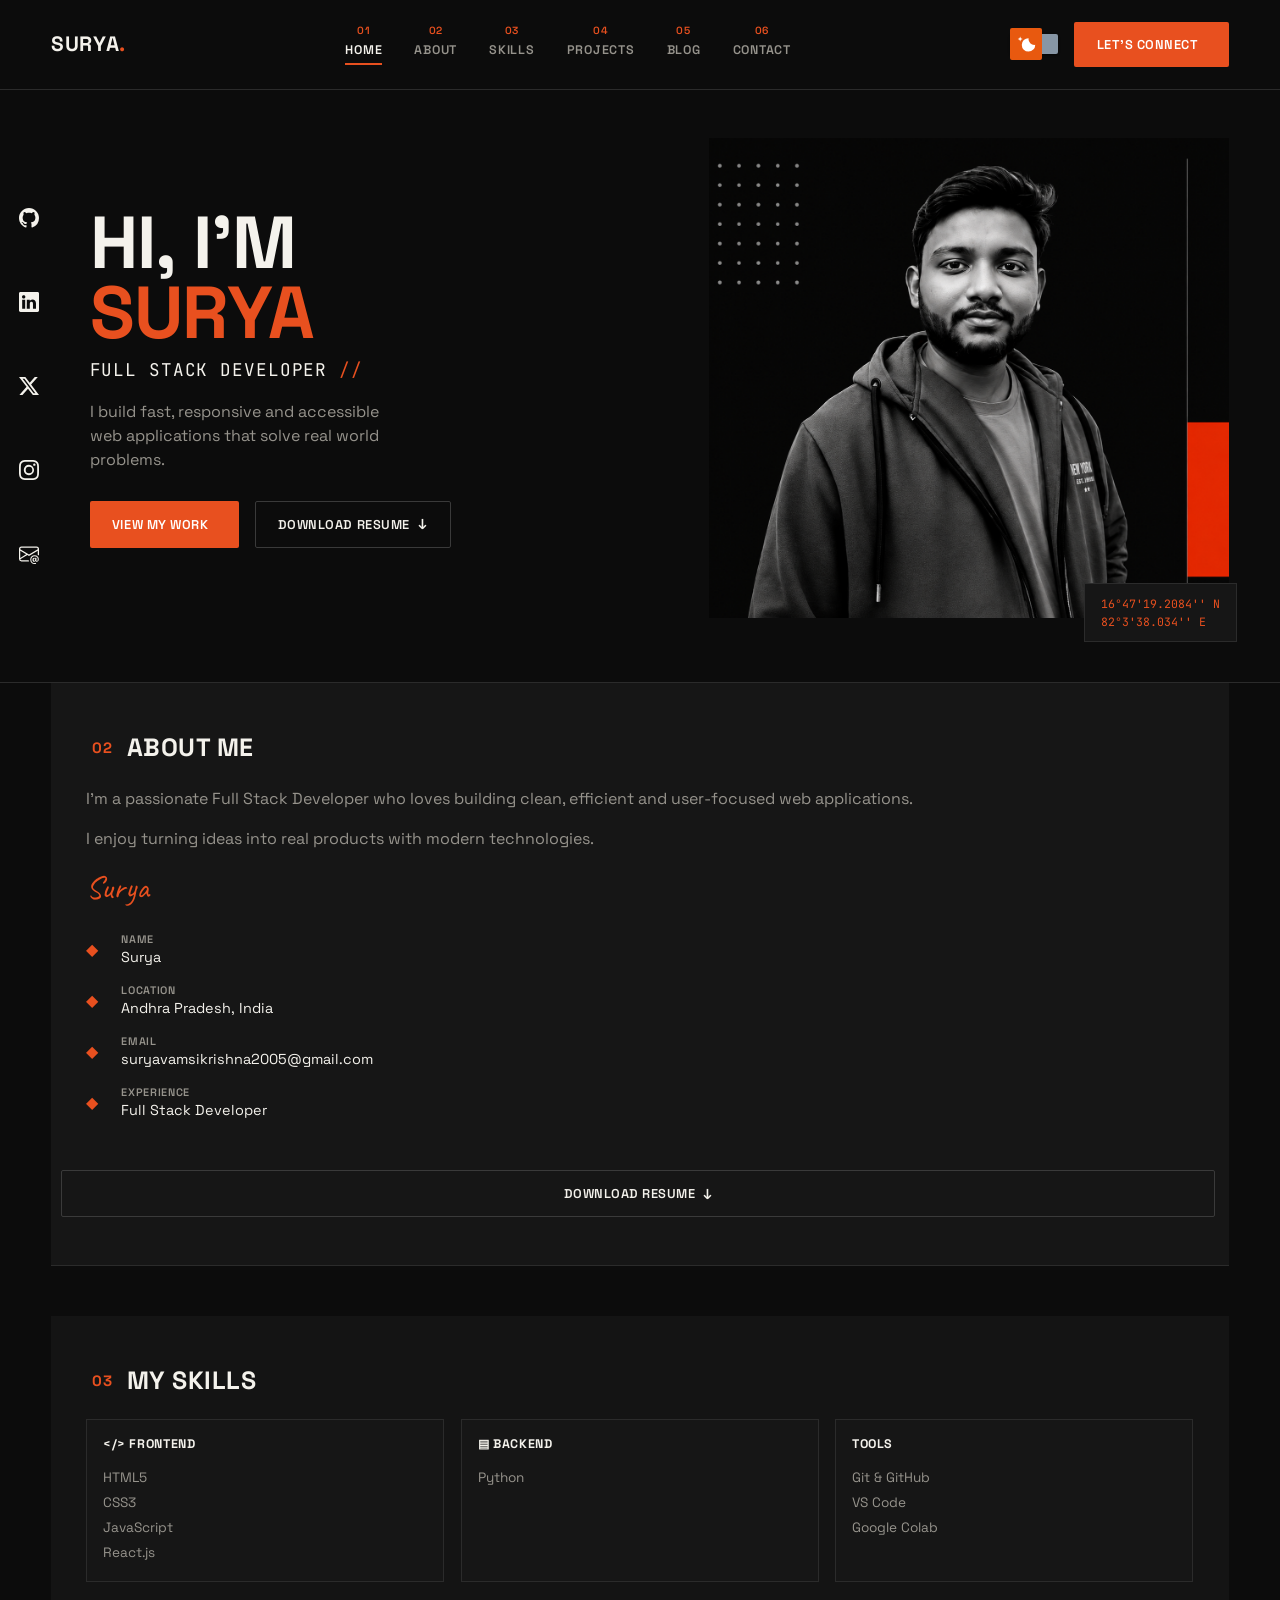
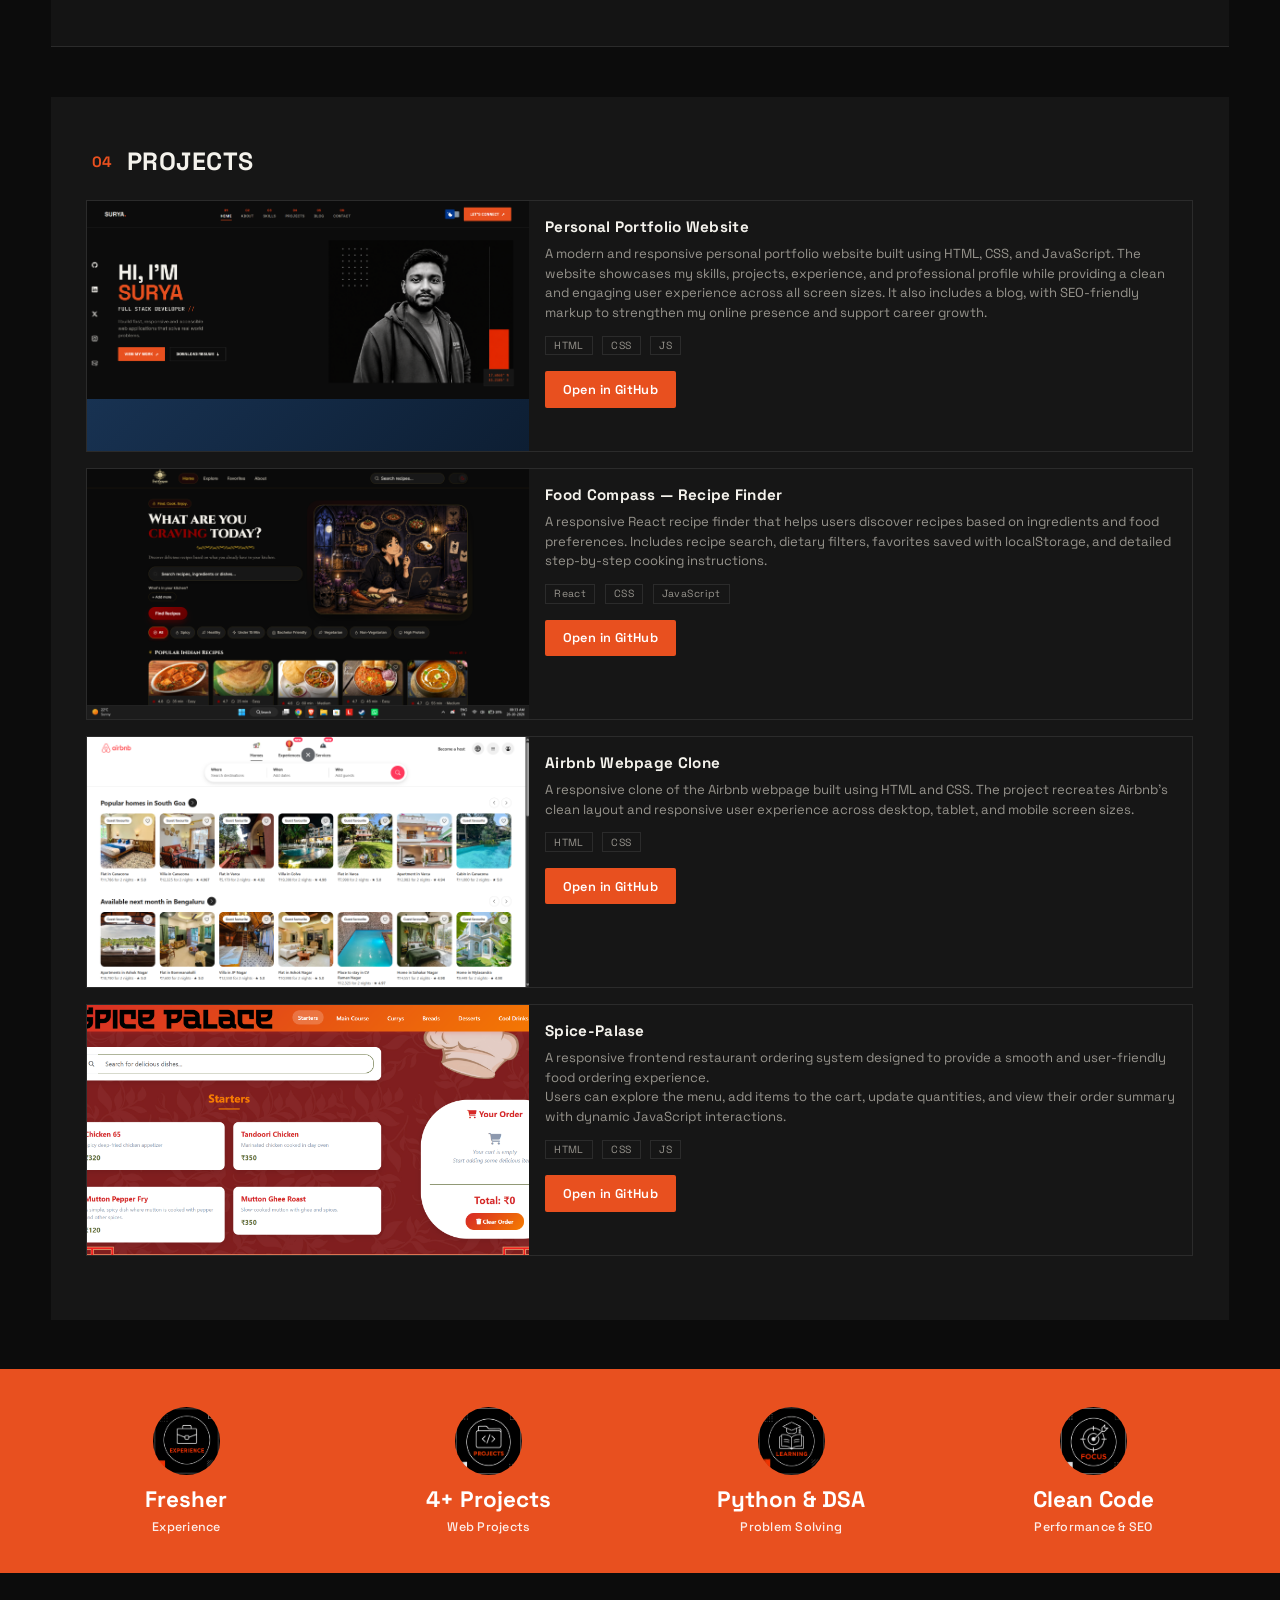
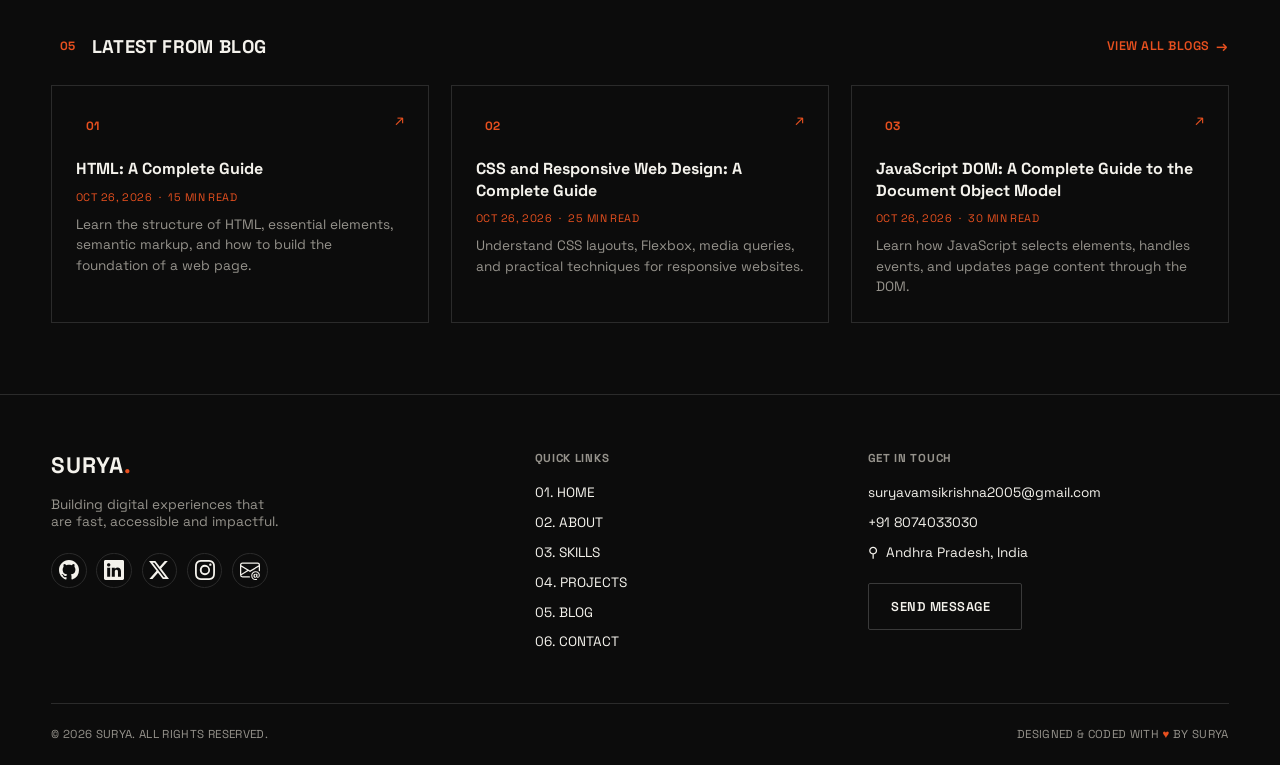
==== commit b94299e7: "Refactor blog section HTML structure and classes Updated blog section to use new class names and str" ====
--- a/index.html
+++ b/index.html
@@ -290,48 +290,41 @@
       </section>
 
       <!-- ============ BLOG ============ -->
-      <section id="blog" class="blog-section reveal-on-scroll" aria-labelledby="blog-heading">
-        <div class="blog-section-header">
-          <h2 id="blog-heading" class="blog-heading">
-            <span class="blog-heading-number">05</span> LATEST FROM BLOG
-          </h2>
-          <a href="#blog-posts" class="blog-view-all-link">VIEW ALL BLOGS</a>
-        </div>
-
-        <div id="blog-posts" class="blog-posts-grid">
-          <a href="./Blog1.html" class="blog-card" aria-label="Read HTML: A Complete Guide">
-            <article class="blog-card-inner">
-              <span class="blog-card-number">01</span>
-              <h3 class="blog-card-title">HTML: A Complete Guide</h3>
-              <p class="blog-card-meta"><time datetime="2026-10-26">OCT 26, 2026</time> &nbsp;·&nbsp; 15 MIN READ</p>
-              <p class="blog-card-excerpt">Learn the structure of HTML, essential elements, semantic markup, and how to build the foundation of a web page.</p>
-              <span class="blog-read-more">READ ARTICLE</span>
-            </article>
-          </a>
-
-          <a href="./Blog2.html" class="blog-card" aria-label="Read CSS and Responsive Web Design: A Complete Guide">
-            <article class="blog-card-inner">
-              <span class="blog-card-number">02</span>
-              <h3 class="blog-card-title">CSS and Responsive Web Design: A Complete Guide</h3>
-              <p class="blog-card-meta"><time datetime="2026-10-26">OCT 26, 2026</time> &nbsp;·&nbsp; 25 MIN READ</p>
-              <p class="blog-card-excerpt">Understand CSS layouts, Flexbox, media queries, and practical techniques for responsive websites.</p>
-              <span class="blog-read-more">READ ARTICLE</span>
-            </article>
-          </a>
-
-          <a href="./Blog3.html" class="blog-card" aria-label="Read JavaScript DOM: A Complete Guide">
-            <article class="blog-card-inner">
-              <span class="blog-card-number">03</span>
-              <h3 class="blog-card-title">JavaScript DOM: A Complete Guide to the Document Object Model</h3>
-              <p class="blog-card-meta"><time datetime="2026-10-26">OCT 26, 2026</time> &nbsp;·&nbsp; 30 MIN READ</p>
-              <p class="blog-card-excerpt">Learn how JavaScript selects elements, handles events, and updates page content through the DOM.</p>
-              <span class="blog-read-more">READ ARTICLE</span>
-            </article>
-          </a>
-        </div>
-      </section>
-    </main>
-
+<section id="blog" class="blog-section reveal-on-scroll" aria-labelledby="blog-heading">
+  <div class="blog-section-header">
+    <h2 id="blog-heading" class="blog-heading">
+      <span class="blog-heading-number">05</span> LATEST FROM BLOG
+    </h2>
+    <a href="#blog-posts" class="blog-view-all-link">VIEW ALL BLOGS <span class="blog-view-all-arrow">→</span></a>
+  </div>
+
+  <div id="blog-posts" class="blog-posts-grid">
+    <a href="./Blog1.html" class="blog-post-closures reveal-on-scroll" aria-label="Read HTML: A Complete Guide">
+      <span class="blog-post-closures-number">01</span>
+      <h3 class="blog-post-closures-title">HTML: A Complete Guide</h3>
+      <p class="blog-post-closures-date"><time datetime="2026-10-26">OCT 26, 2026</time> &nbsp;·&nbsp; 15 MIN READ</p>
+      <p class="blog-post-closures-excerpt">Learn the structure of HTML, essential elements, semantic markup, and how to build the foundation of a web page.</p>
+      <span class="blog-post-closures-arrow">↗</span>
+    </a>
+
+    <a href="./Blog2.html" class="blog-post-flexbox reveal-on-scroll" aria-label="Read CSS and Responsive Web Design: A Complete Guide">
+      <span class="blog-post-flexbox-number">02</span>
+      <h3 class="blog-post-flexbox-title">CSS and Responsive Web Design: A Complete Guide</h3>
+      <p class="blog-post-flexbox-date"><time datetime="2026-10-26">OCT 26, 2026</time> &nbsp;·&nbsp; 25 MIN READ</p>
+      <p class="blog-post-flexbox-excerpt">Understand CSS layouts, Flexbox, media queries, and practical techniques for responsive websites.</p>
+      <span class="blog-post-flexbox-arrow">↗</span>
+    </a>
+
+    <a href="./Blog3.html" class="blog-post-journey reveal-on-scroll" aria-label="Read JavaScript DOM: A Complete Guide">
+      <span class="blog-post-journey-number">03</span>
+      <h3 class="blog-post-journey-title">JavaScript DOM: A Complete Guide to the Document Object Model</h3>
+      <p class="blog-post-journey-date"><time datetime="2026-10-26">OCT 26, 2026</time> &nbsp;·&nbsp; 30 MIN READ</p>
+      <p class="blog-post-journey-excerpt">Learn how JavaScript selects elements, handles events, and updates page content through the DOM.</p>
+      <span class="blog-post-journey-arrow">↗</span>
+    </a>
+  </div>
+</section>
+     
     <!-- ============ FOOTER ============ -->
     <footer id="contact" class="site-footer">
       <div class="footer-columns">
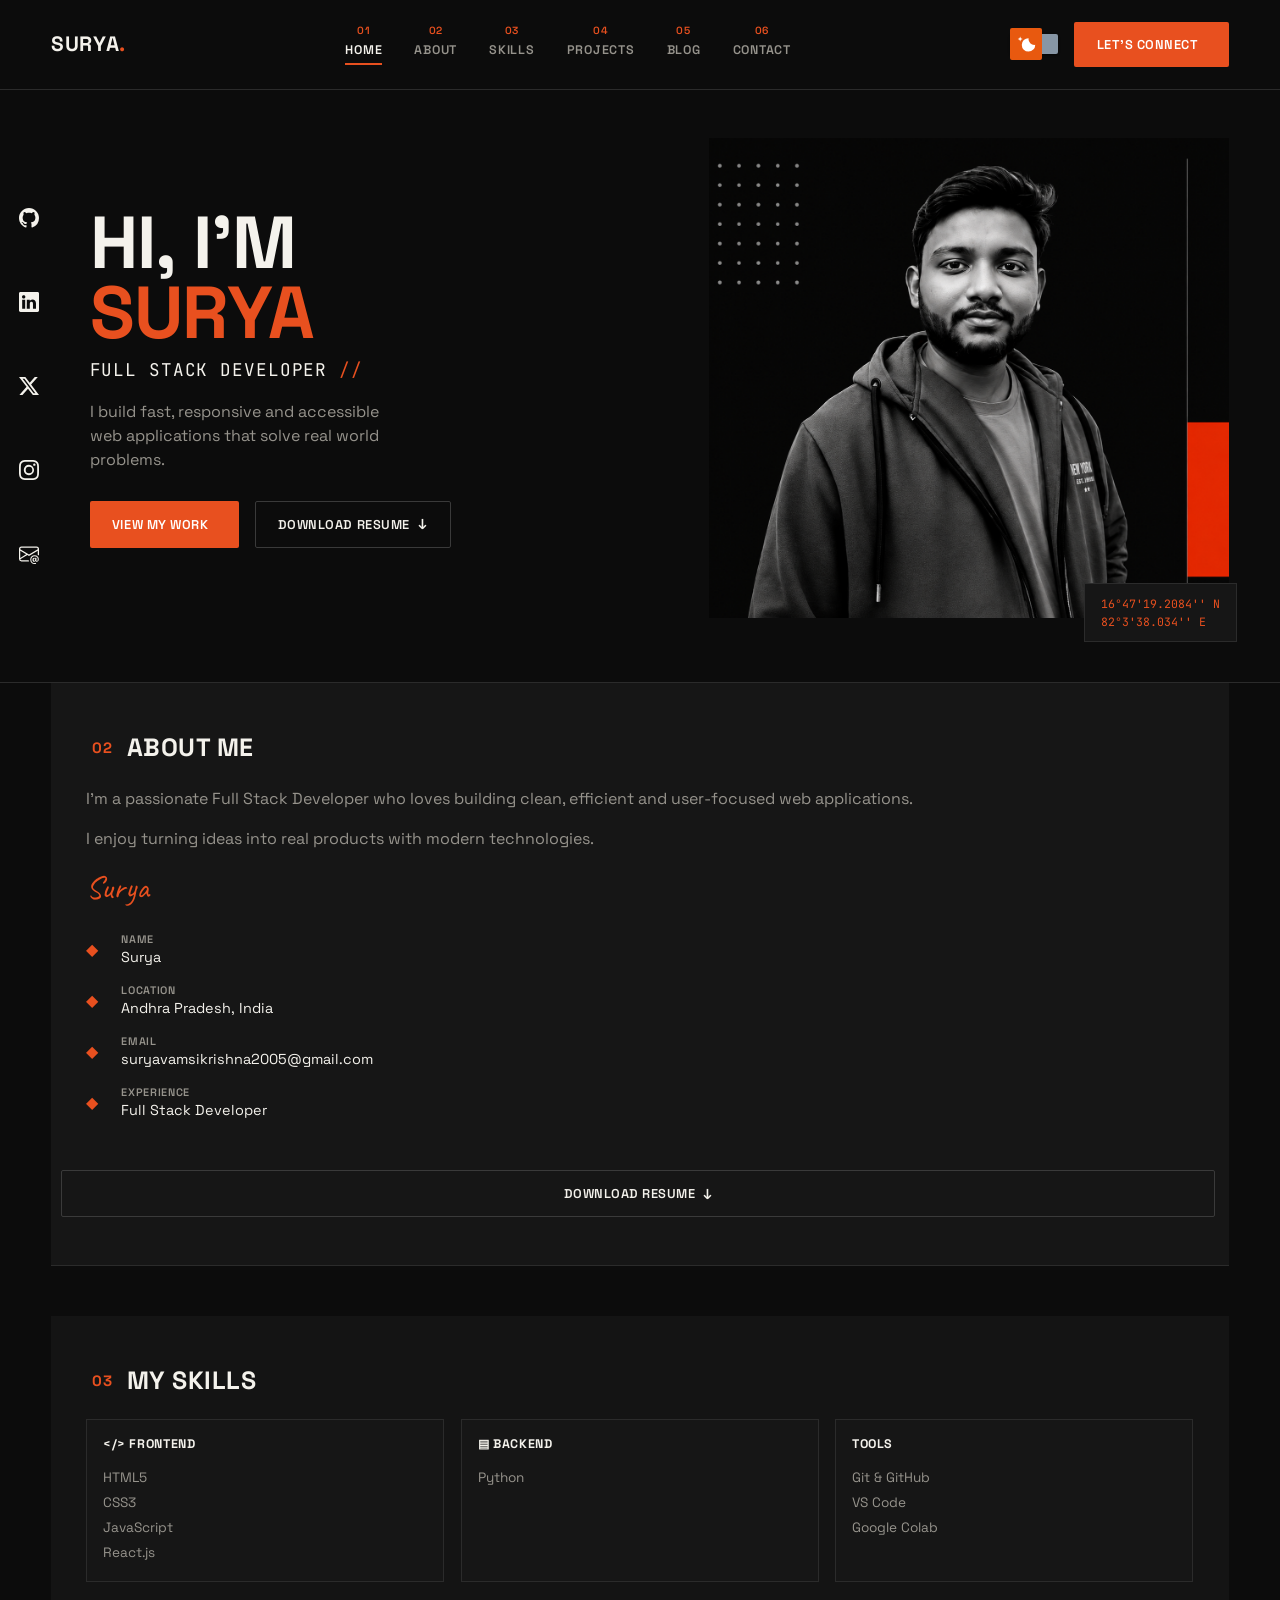
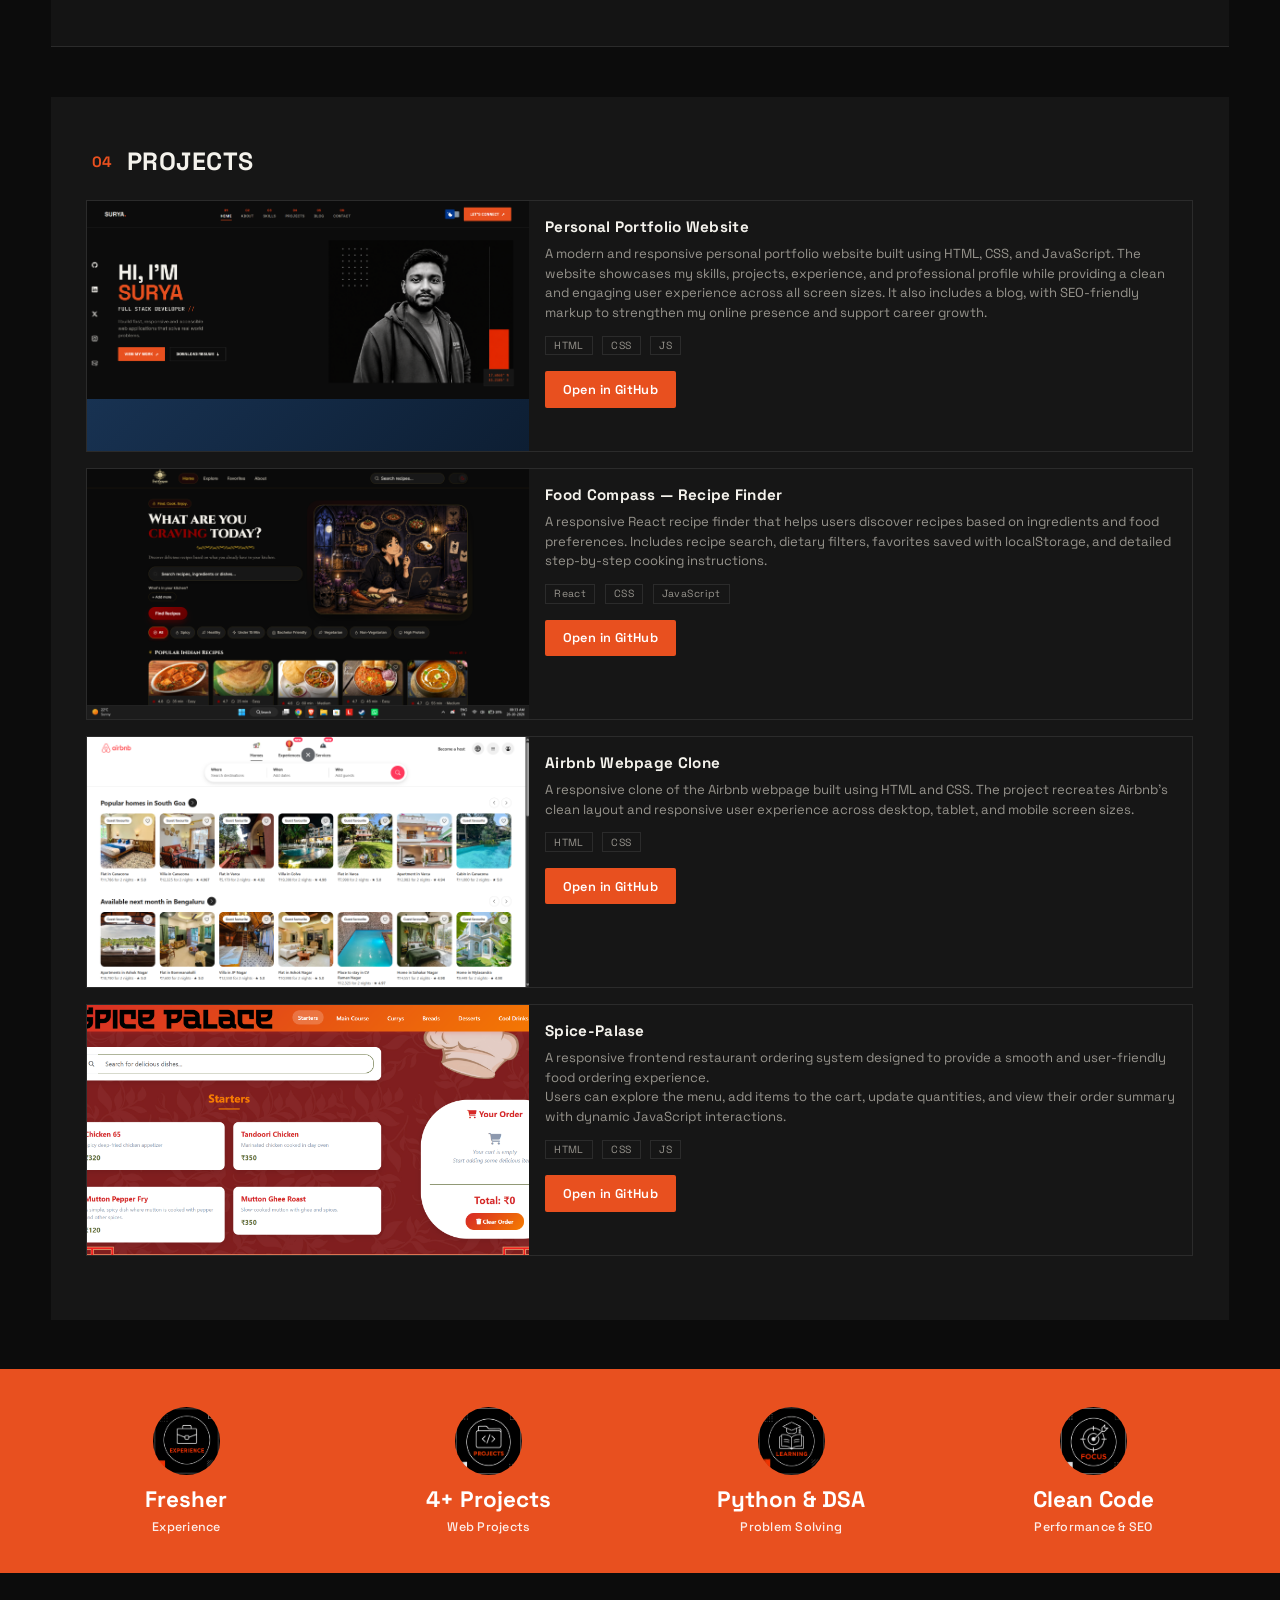
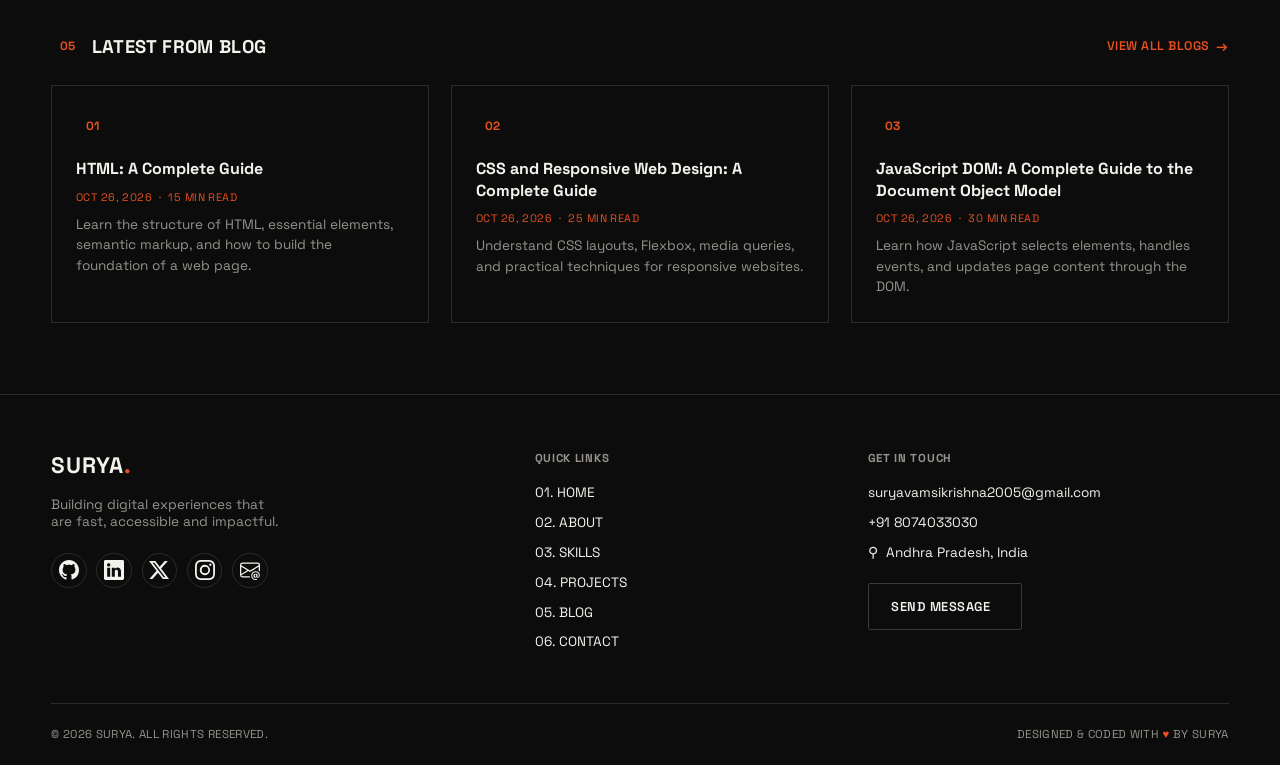
==== commit 119a01df: "Remove arrow indicators from blog posts Removed arrow indicators from blog post links." ====
--- a/index.html
+++ b/index.html
@@ -304,7 +304,6 @@
       <h3 class="blog-post-closures-title">HTML: A Complete Guide</h3>
       <p class="blog-post-closures-date"><time datetime="2026-10-26">OCT 26, 2026</time> &nbsp;·&nbsp; 15 MIN READ</p>
       <p class="blog-post-closures-excerpt">Learn the structure of HTML, essential elements, semantic markup, and how to build the foundation of a web page.</p>
-      <span class="blog-post-closures-arrow">↗</span>
     </a>
 
     <a href="./Blog2.html" class="blog-post-flexbox reveal-on-scroll" aria-label="Read CSS and Responsive Web Design: A Complete Guide">
@@ -312,7 +311,6 @@
       <h3 class="blog-post-flexbox-title">CSS and Responsive Web Design: A Complete Guide</h3>
       <p class="blog-post-flexbox-date"><time datetime="2026-10-26">OCT 26, 2026</time> &nbsp;·&nbsp; 25 MIN READ</p>
       <p class="blog-post-flexbox-excerpt">Understand CSS layouts, Flexbox, media queries, and practical techniques for responsive websites.</p>
-      <span class="blog-post-flexbox-arrow">↗</span>
     </a>
 
     <a href="./Blog3.html" class="blog-post-journey reveal-on-scroll" aria-label="Read JavaScript DOM: A Complete Guide">
@@ -320,7 +318,6 @@
       <h3 class="blog-post-journey-title">JavaScript DOM: A Complete Guide to the Document Object Model</h3>
       <p class="blog-post-journey-date"><time datetime="2026-10-26">OCT 26, 2026</time> &nbsp;·&nbsp; 30 MIN READ</p>
       <p class="blog-post-journey-excerpt">Learn how JavaScript selects elements, handles events, and updates page content through the DOM.</p>
-      <span class="blog-post-journey-arrow">↗</span>
     </a>
   </div>
 </section>
